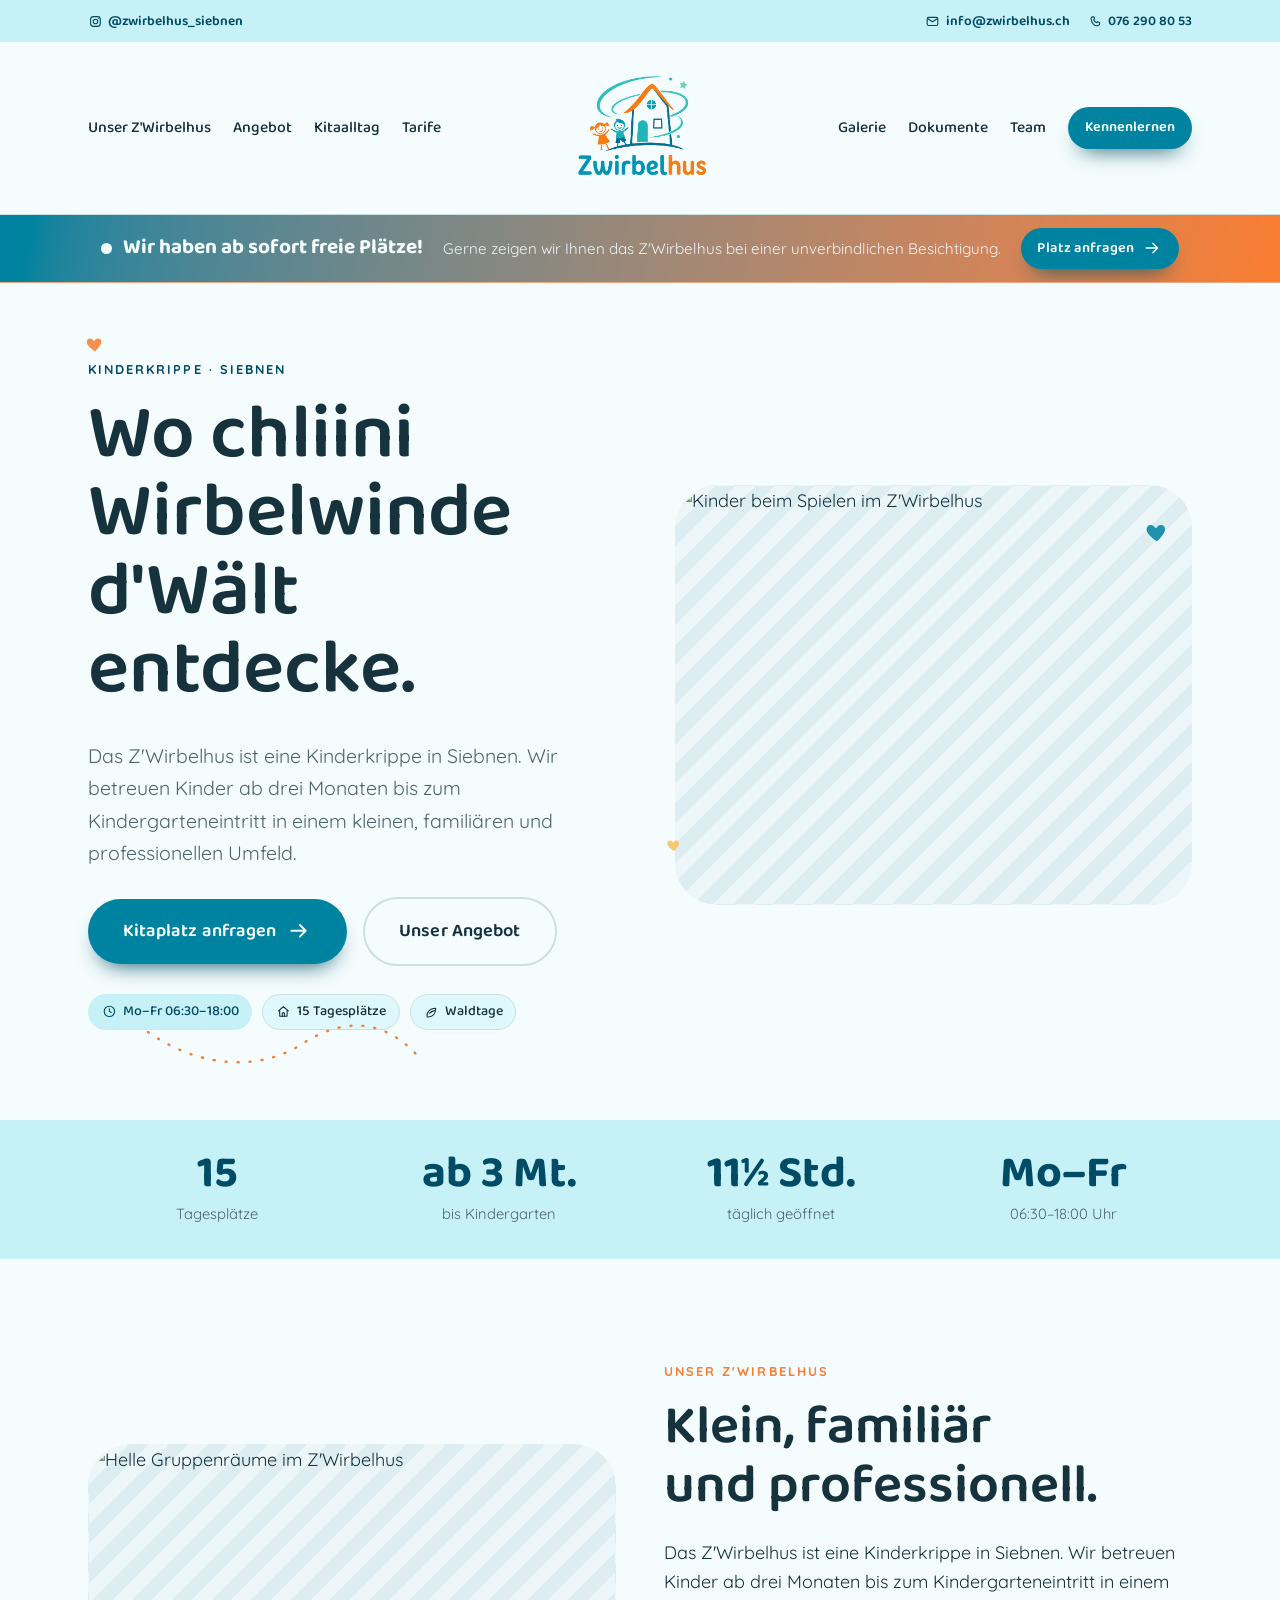
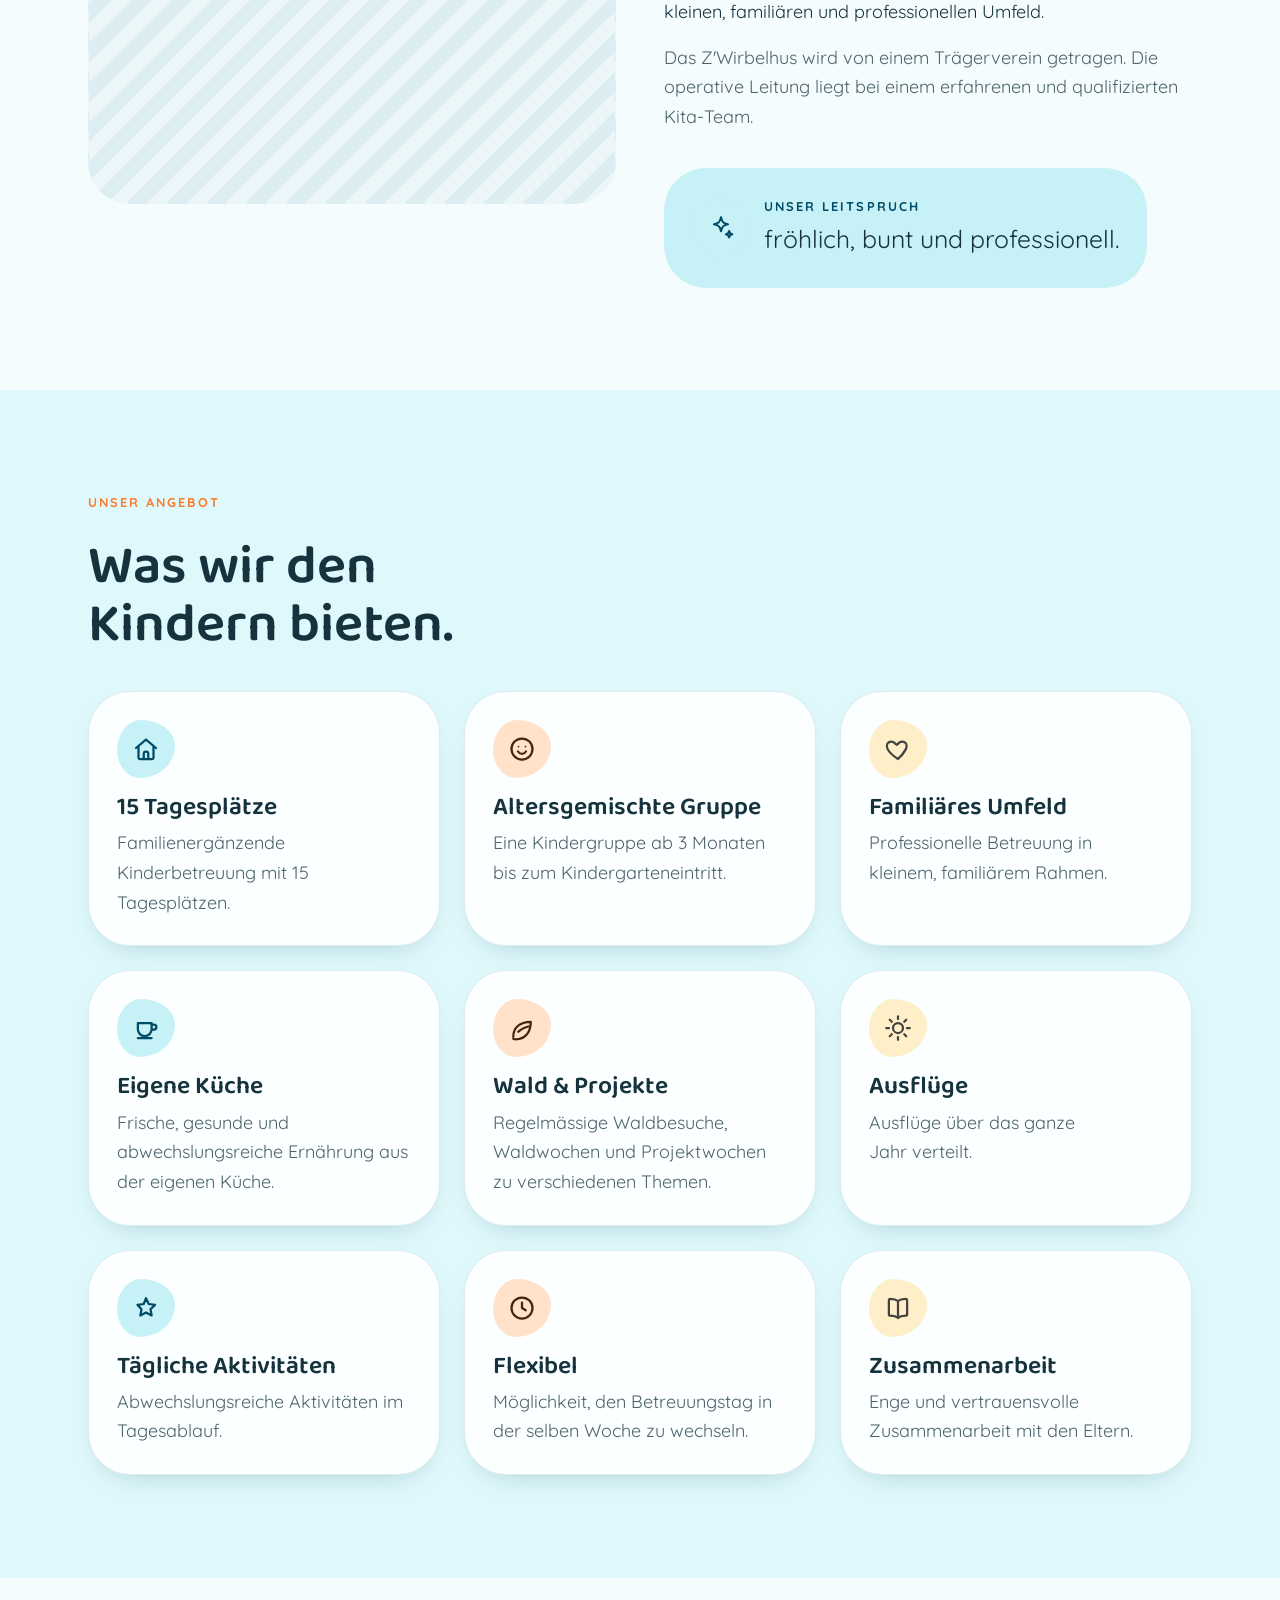
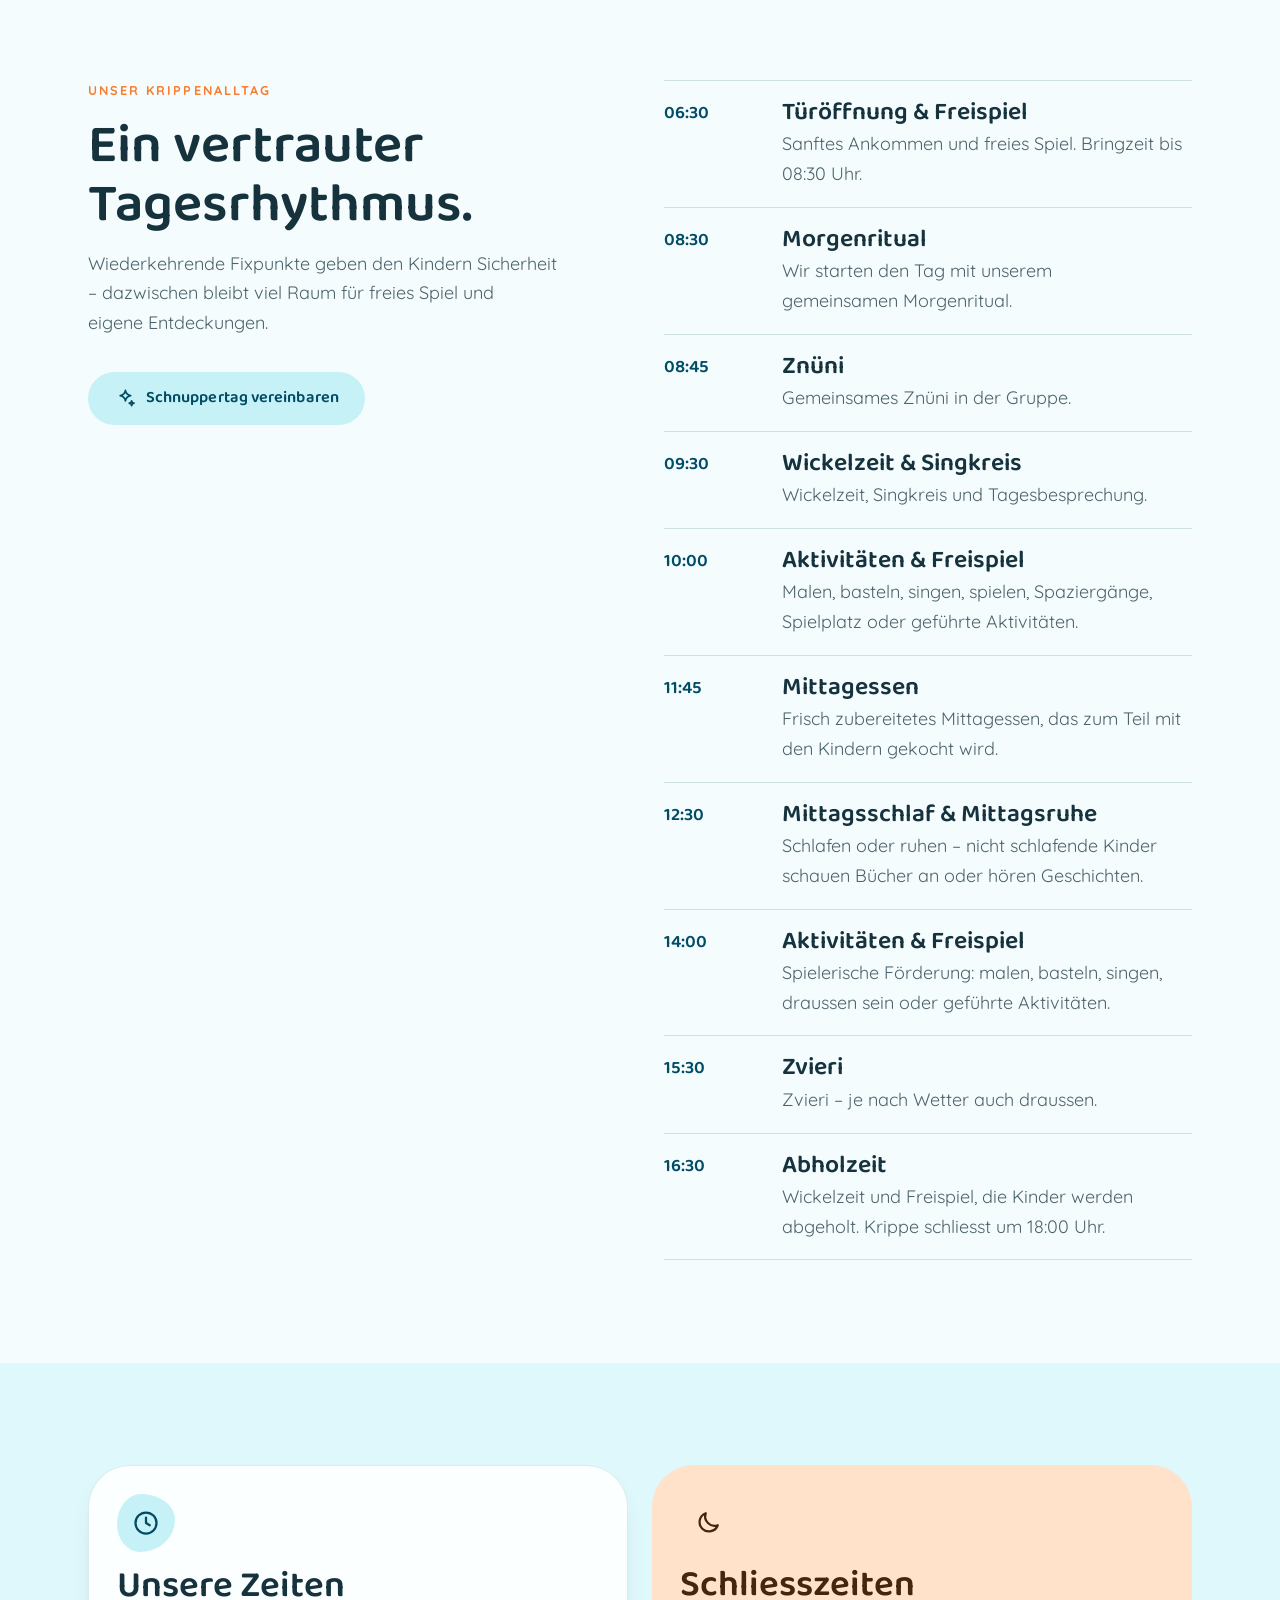
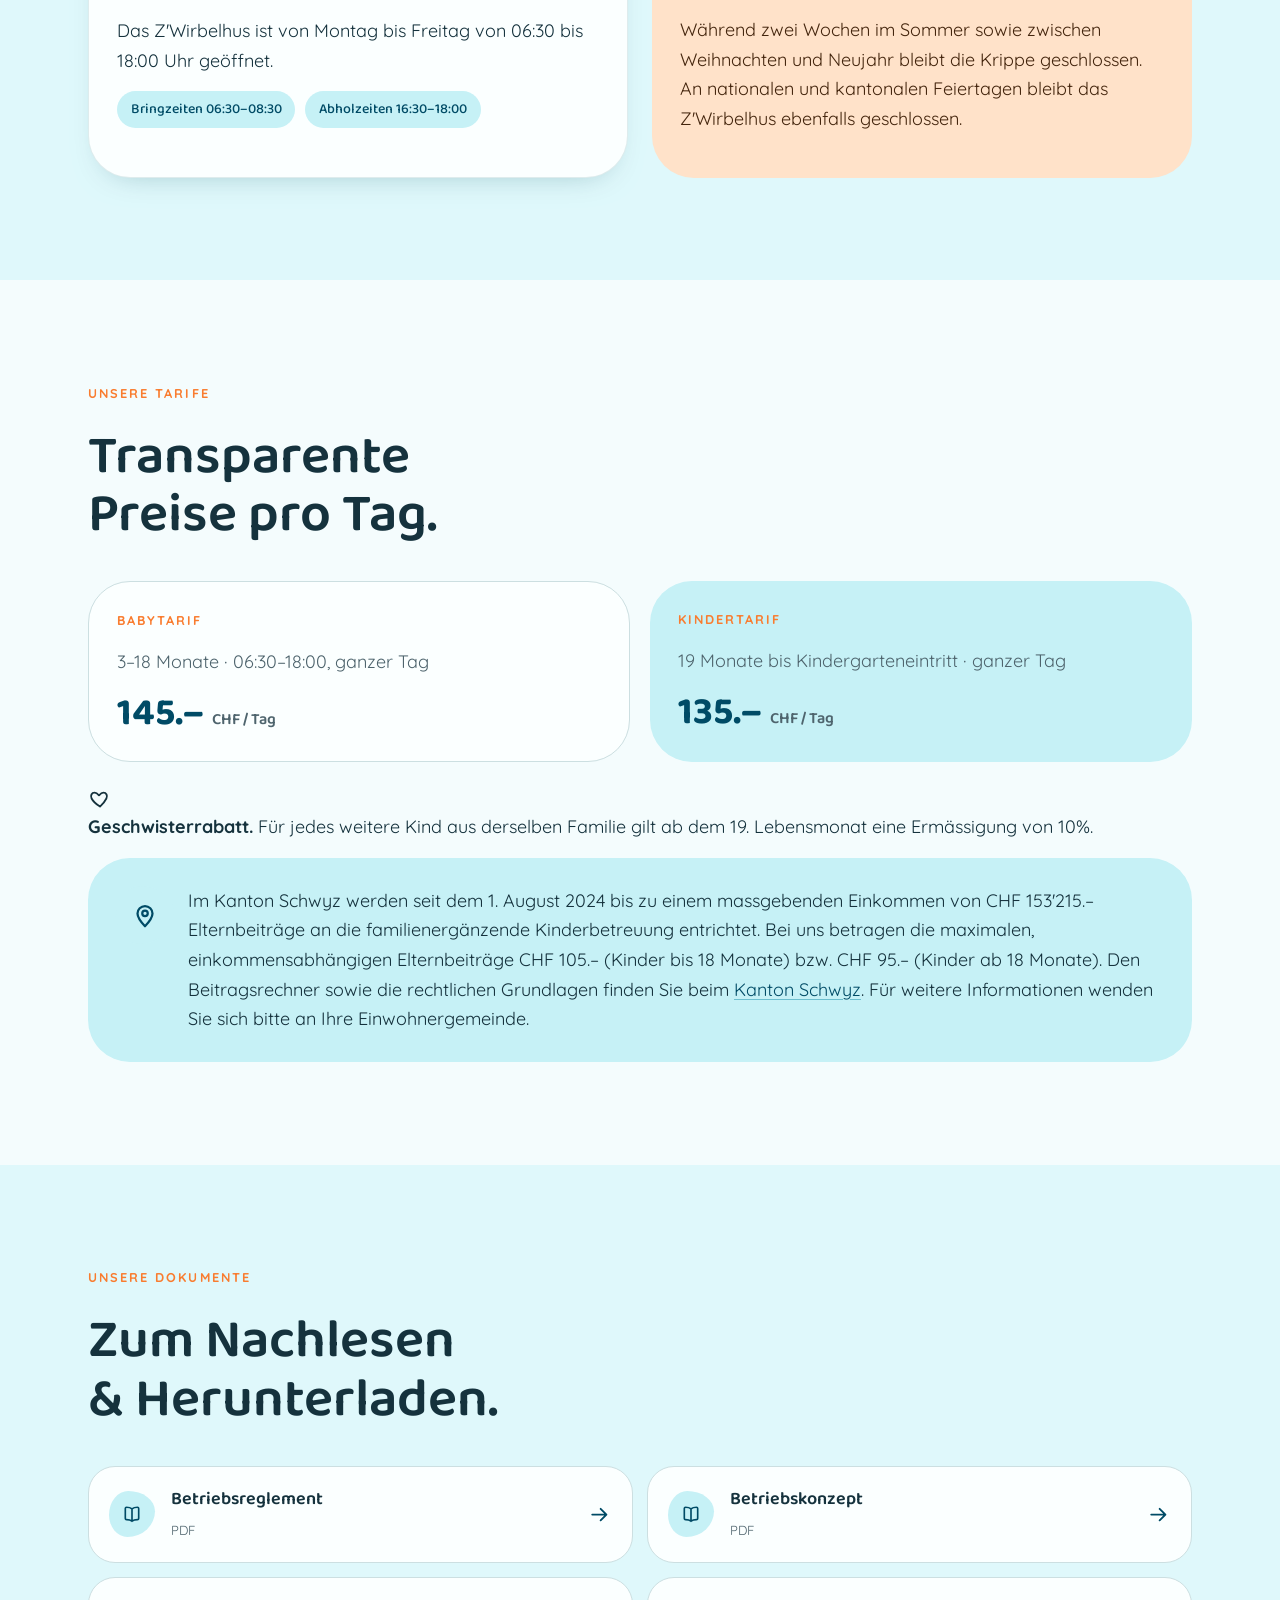
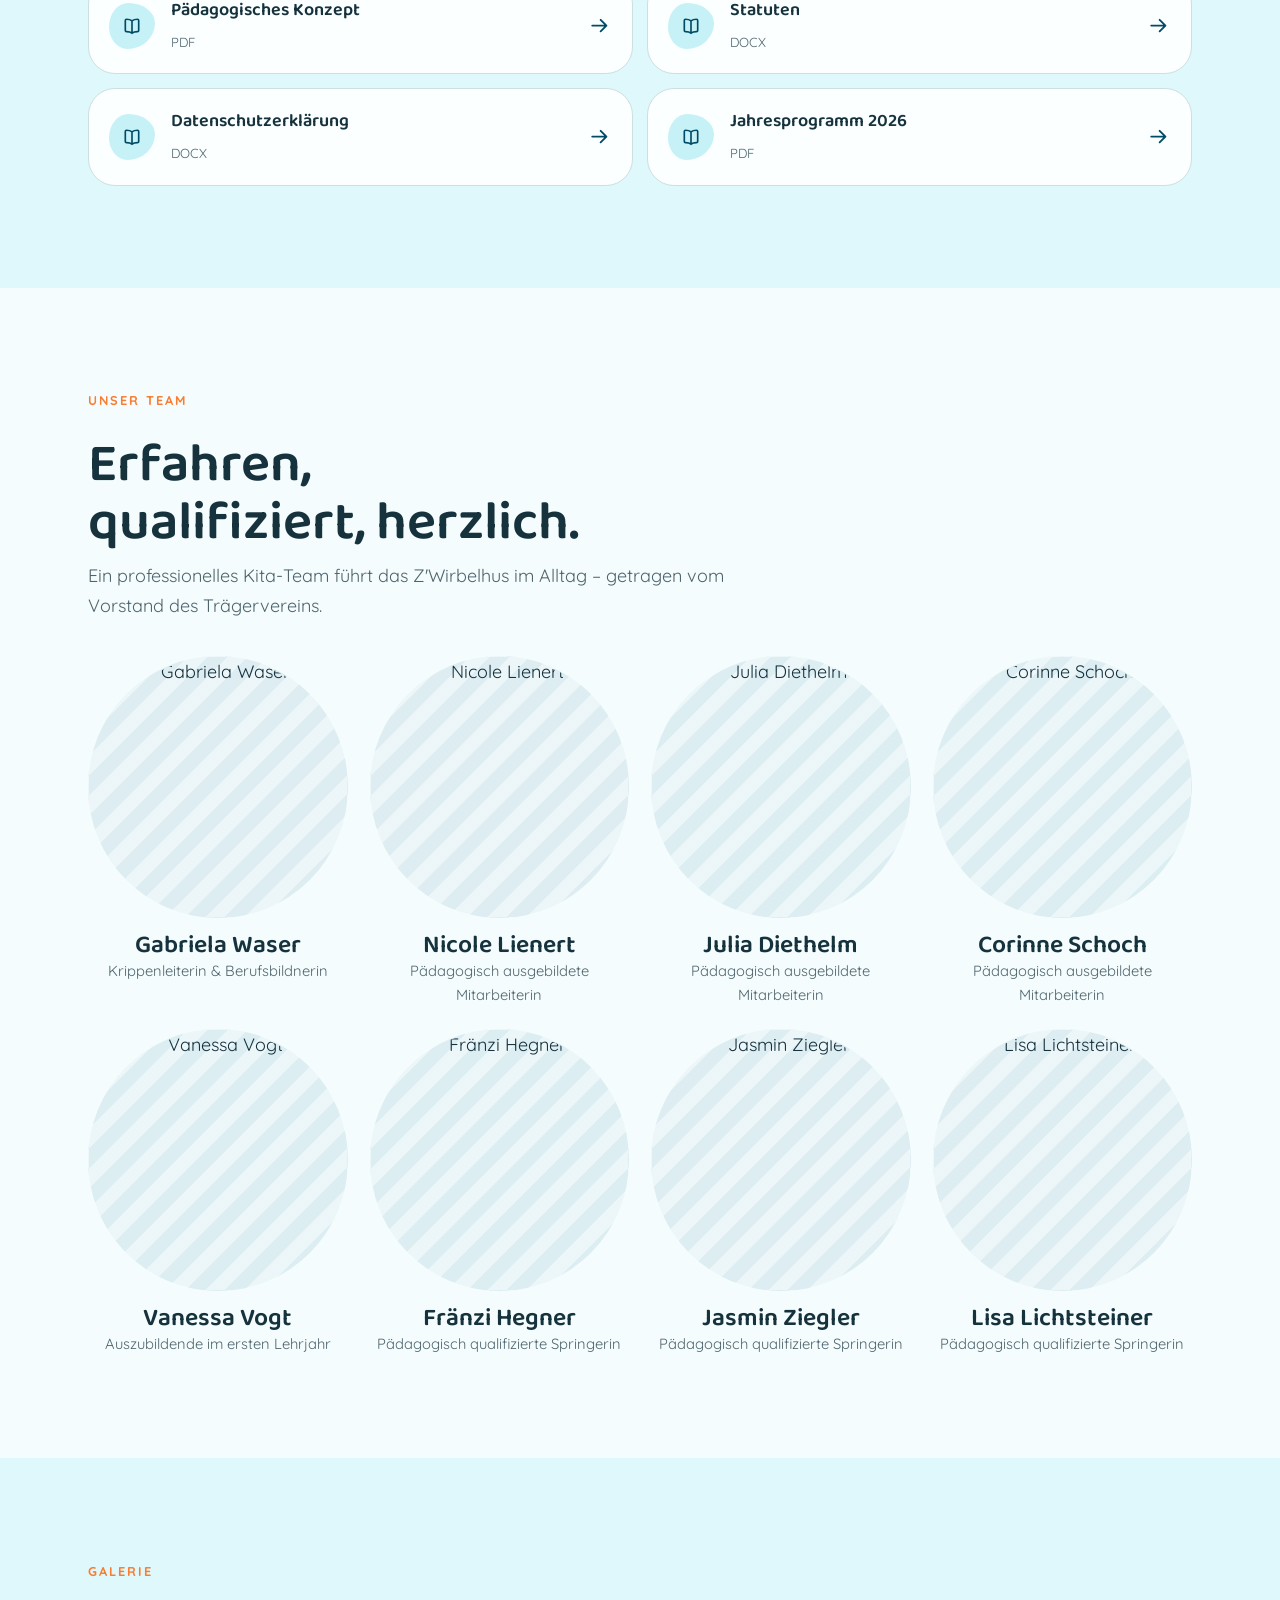
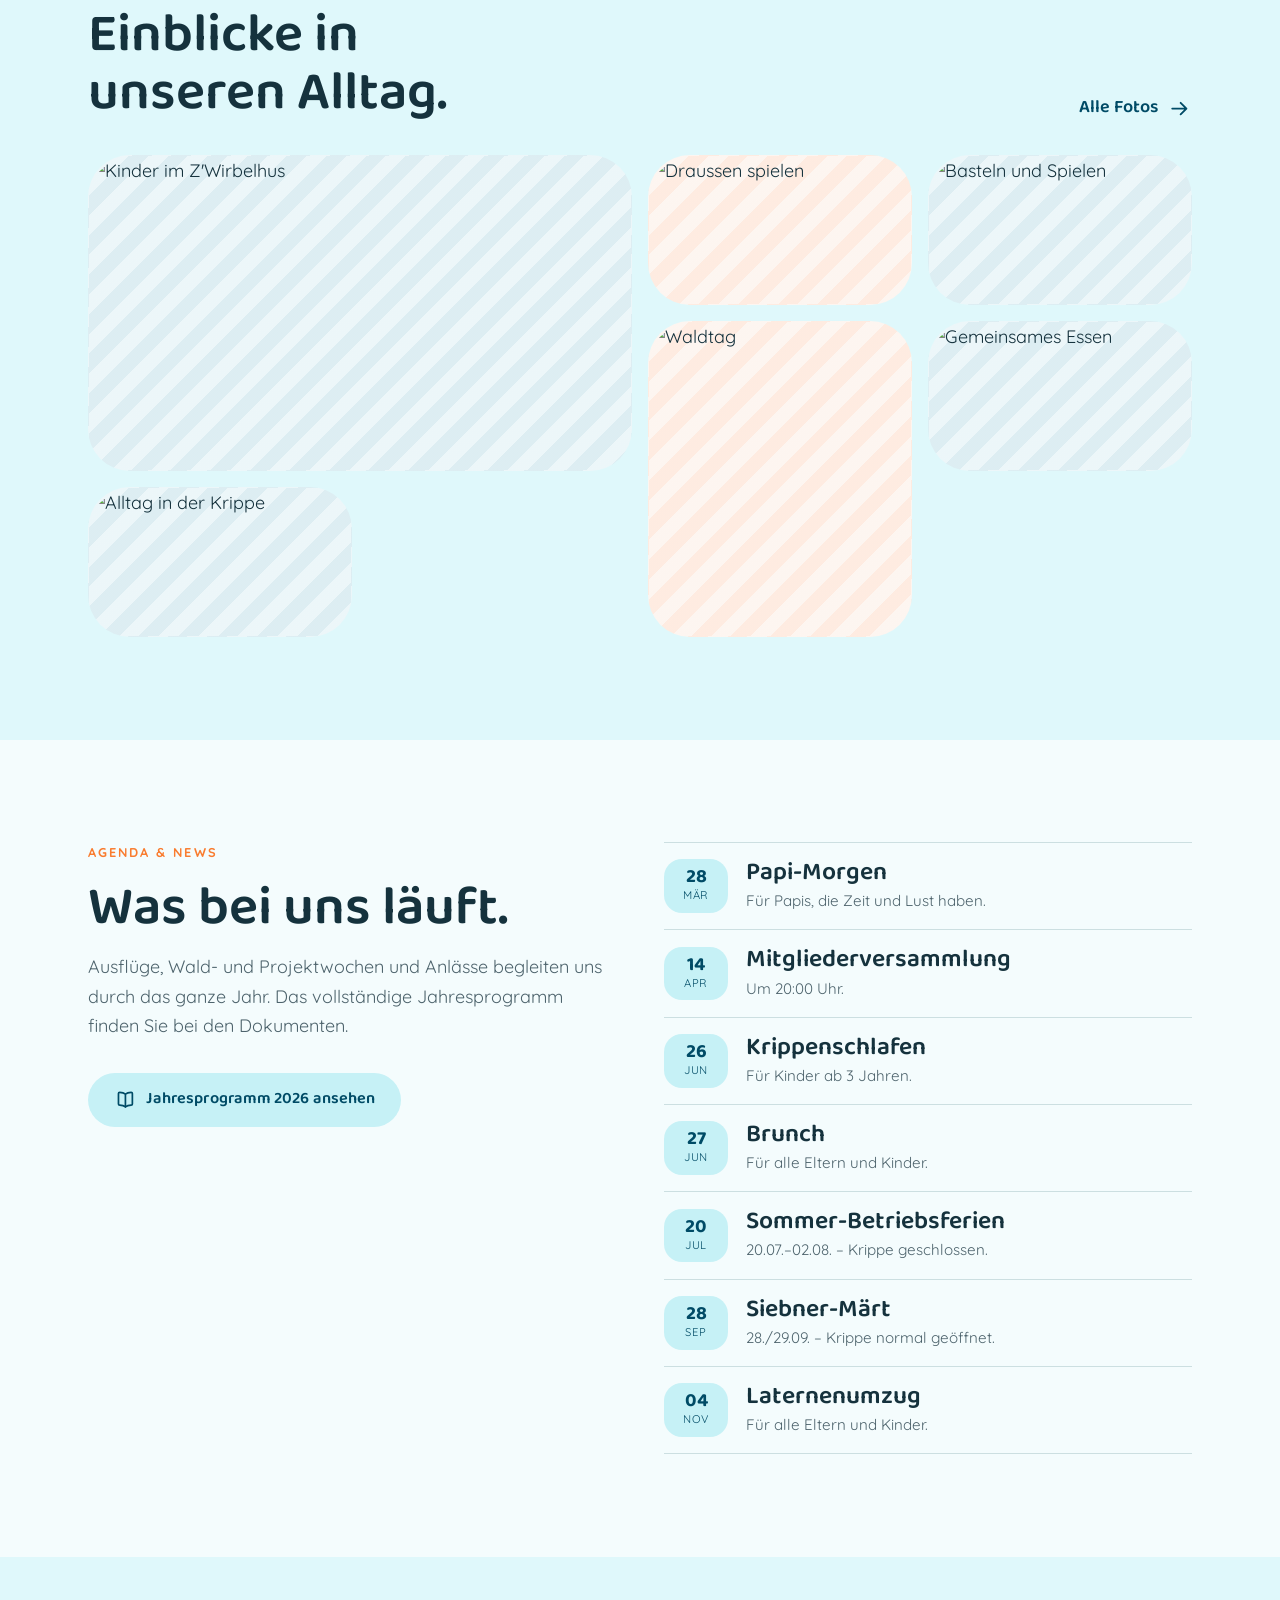
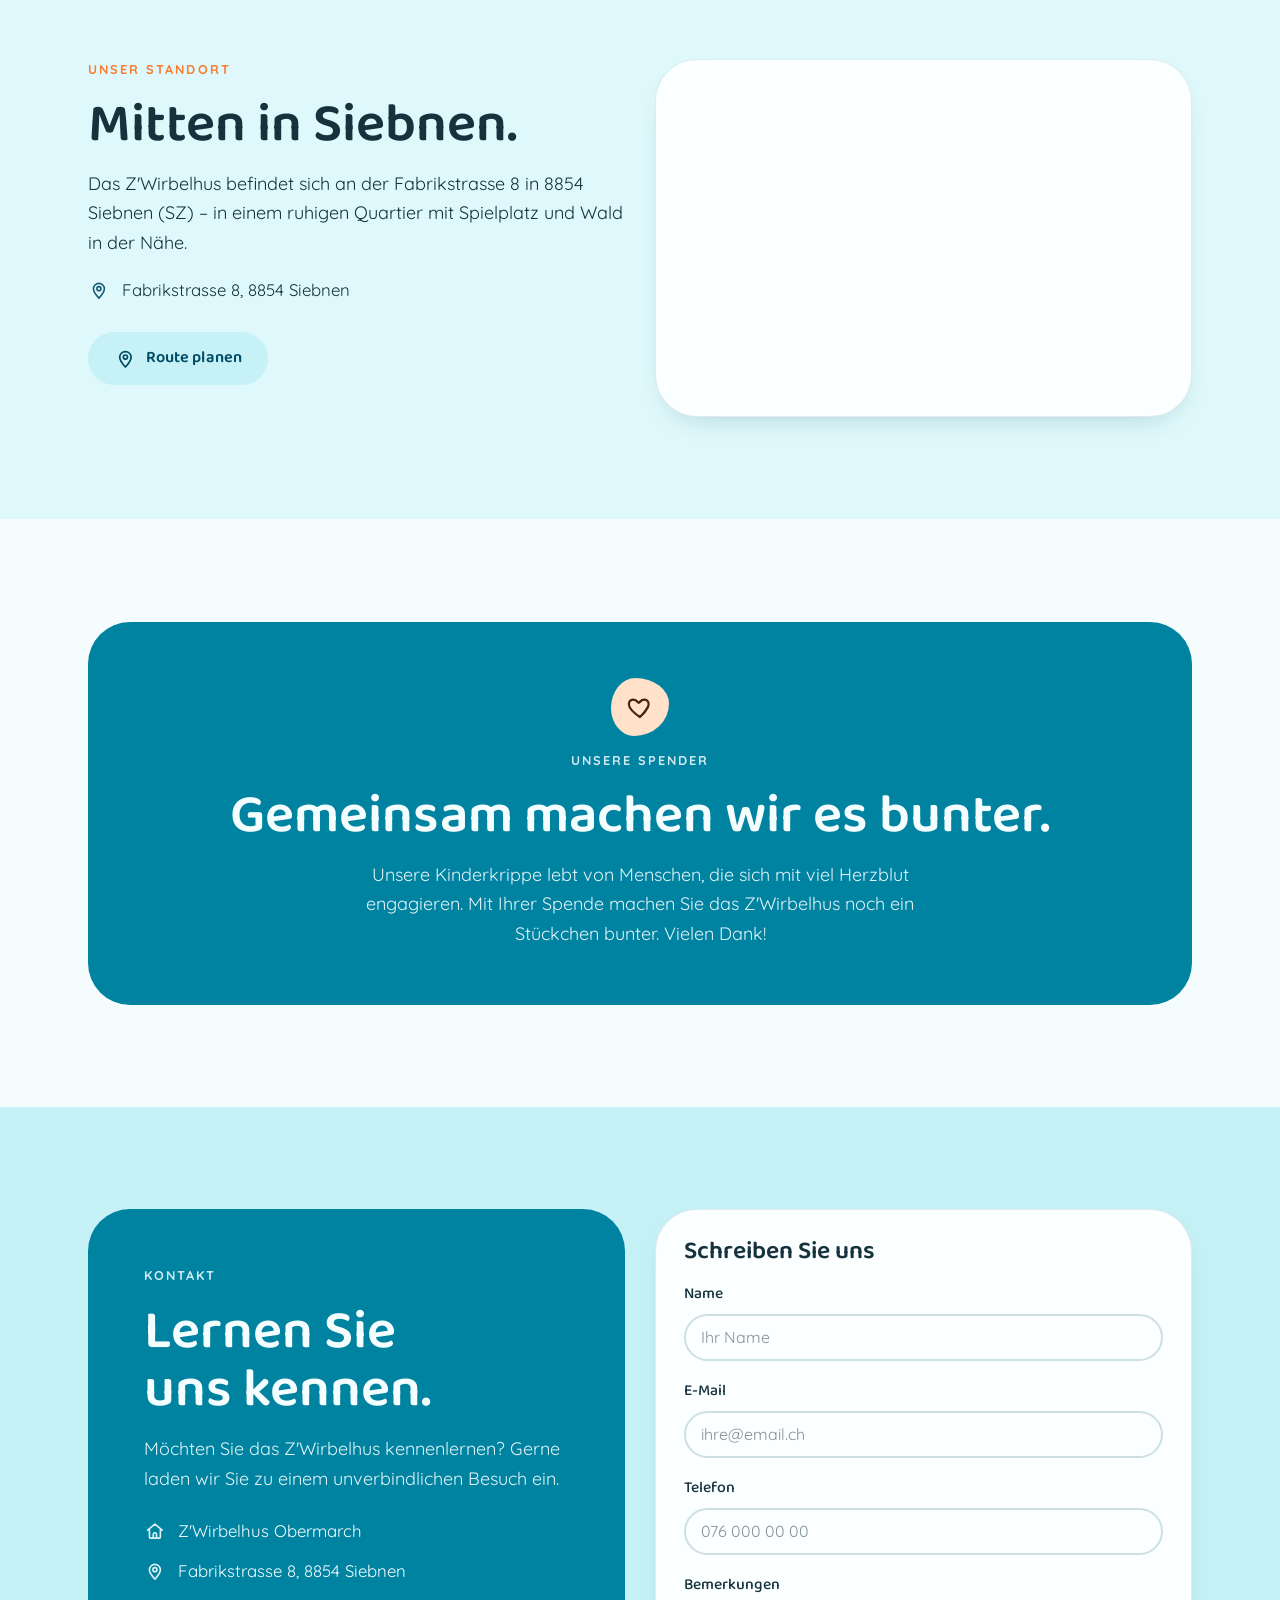
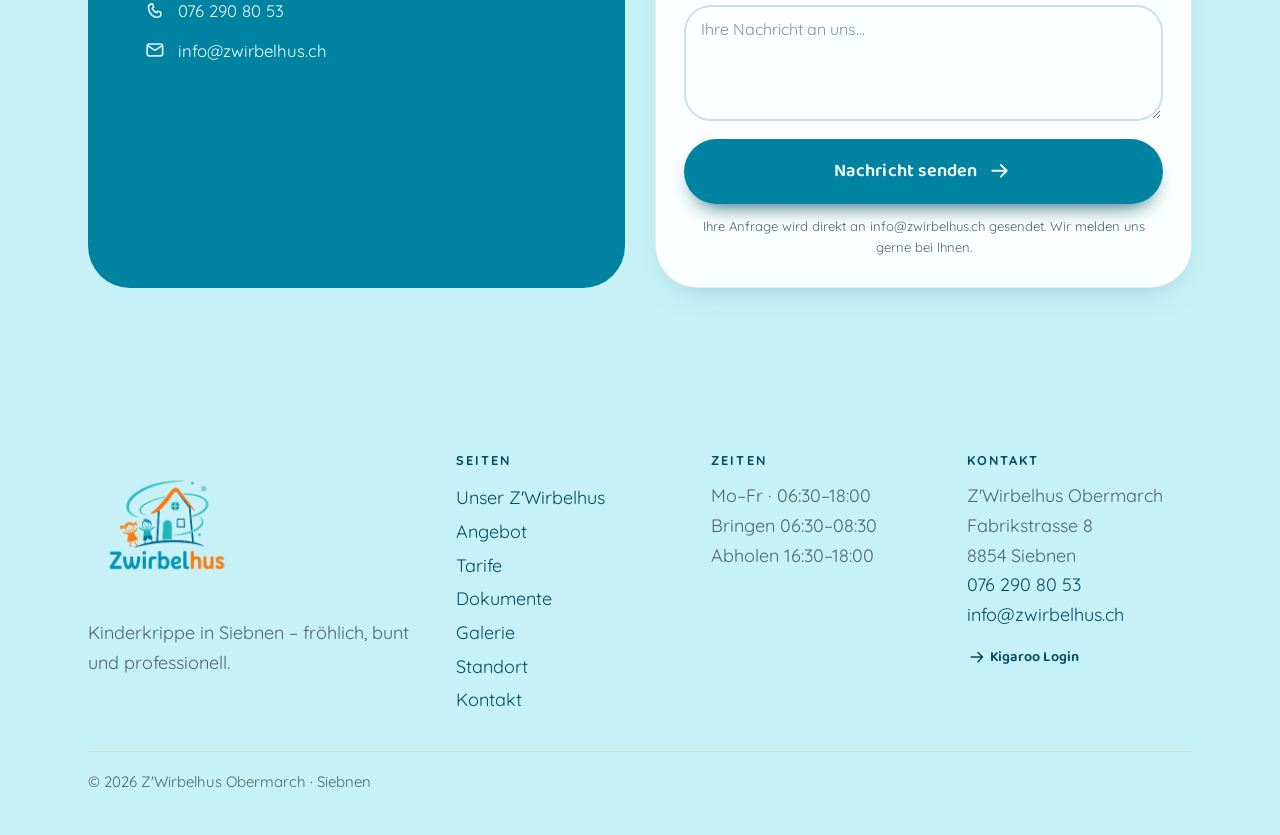
==== index.html @ 38091e64 "Add theme styles and workspace configuration - Introduced a new CSS file `theme.css` containing desi" ====
<!DOCTYPE html>
<html lang="de" data-theme="sonne" style="--radius-lg:42px; --radius-md:27px; --radius-sm:18px;">
<head>
<meta charset="utf-8">
<meta name="viewport" content="width=device-width, initial-scale=1">
<title>Z'Wirbelhus Obermarch — Kinderkrippe in Siebnen</title>
<link rel="stylesheet" href="theme.css">
<style>
  /* ---- top bar + nav (centered logo) ---- */
  .topbar { background: var(--primary-soft); color: var(--primary-ink); font-size: 0.85rem; font-weight: 600; font-family: var(--font-display); }
  .topbar .wrap { display:flex; align-items:center; justify-content:space-between; min-height:42px; gap:18px; }
  .topbar a { color: var(--primary-ink); text-decoration:none; display:inline-flex; align-items:center; gap:.4em; white-space:nowrap; }
  .topbar .ic { width:1.1em; height:1.1em; }
  @media (max-width: 600px){ .topbar .cluster:first-child { display:none; } }

  .nav { position: sticky; top:0; z-index:40; background: color-mix(in oklab, var(--base) 90%, transparent); backdrop-filter: blur(10px); border-bottom: 1px solid var(--line); }
  .nav .wrap { display:grid; grid-template-columns:1fr auto 1fr; align-items:center; min-height:84px; gap:20px; }
  .nav-links { display:flex; align-items:center; gap:22px; font-family: var(--font-display); font-weight:500; font-size:.98rem; }
  .nav-links.right { justify-content:flex-end; }
  .nav-links a { color: var(--ink); text-decoration:none; transition:color .15s; white-space:nowrap; }
  .nav-links a:hover { color: var(--primary-ink); }
  .logo { display:flex; align-items:center; justify-content:center; text-decoration:none; }
  .logo .logo-img { display:block; width:172px; max-width:40vw; height:auto; }
  .footer-logo { display:block; width:154px; height:auto; }
  @media (max-width: 600px){ .logo .logo-img { width:148px; } }
  @media (max-width: 1040px){ .nav-links { display:none; } .nav .wrap { grid-template-columns:1fr; justify-items:center; } }

  /* mobile menu (simple) */
  .menu-btn { display:none; }
  @media (max-width: 1040px){
    .menu-btn { display:inline-flex; position:absolute; right:20px; top:24px; background:var(--primary-soft); color:var(--primary-ink); border:none; border-radius:999px; width:42px; height:42px; align-items:center; justify-content:center; cursor:pointer; }
  }

  /* hero */
  .hero { position: relative; overflow: hidden; padding: clamp(40px,6vw,76px) 0 clamp(52px,7vw,90px); }
  .hero .grid-hero { display:grid; grid-template-columns: 1.05fr 1fr; gap: 44px; align-items:center; }
  @media (max-width: 920px){ .hero .grid-hero { grid-template-columns:1fr; } }
  .hero .scene .ph { height: 420px; }
  .float-heart svg { display:block; }
  .squiggle { position:absolute; pointer-events:none; color: var(--accent); }

  .band-primary { background: var(--primary-soft); }
  .band { background: var(--surface-2); }
  .stat { text-align:center; }
  .stat .n { font-family: var(--font-display); font-weight:700; font-size: clamp(2rem,3.6vw,2.8rem); color: var(--primary-ink); line-height:1; }
  .stat .l { color: var(--ink-soft); font-size:.92rem; margin-top:6px; }

  .day-item { display:grid; grid-template-columns: 96px 1fr; gap:22px; padding:18px 0; border-top:1px solid var(--line); align-items:start; }
  .day-item .time { font-family: var(--font-display); font-weight:600; color: var(--primary-ink); }
  .day-item:last-child { border-bottom:1px solid var(--line); }
  @media (max-width:620px){ .day-item { grid-template-columns: 70px 1fr; gap:14px; } }

  .gallery { display:grid; grid-template-columns: repeat(4,1fr); grid-auto-rows: 150px; gap:16px; }
  .gallery .ph:nth-child(1){ grid-column: span 2; grid-row: span 2; }
  .gallery .ph:nth-child(4){ grid-row: span 2; }
  @media (max-width:780px){ .gallery { grid-template-columns: repeat(2,1fr); } .gallery .ph:nth-child(1){ grid-column: span 2; } }

  .team-grid { display:grid; grid-template-columns: repeat(4,1fr); gap:22px; }
  @media (max-width:880px){ .team-grid { grid-template-columns: repeat(2,1fr); } }
  .team-card { text-align:center; }
  .team-card .ph { height:0; padding-bottom:100%; border-radius:50%; }

  /* document list */
  .doc-list { display:grid; grid-template-columns: repeat(2,1fr); gap:14px; }
  @media (max-width:760px){ .doc-list { grid-template-columns:1fr; } }
  .doc { display:flex; align-items:center; gap:16px; padding:18px 20px; background:var(--surface); border:1px solid var(--line); border-radius:var(--radius-md); text-decoration:none; color:var(--ink); transition:transform .18s cubic-bezier(.34,1.56,.64,1), box-shadow .18s, border-color .18s; }
  .doc:hover { transform:translateY(-3px); box-shadow:var(--shadow-card); border-color:var(--primary); }
  .doc .ic-badge { width:46px; height:46px; flex:none; }
  .doc .ic-badge .ic { width:22px; height:22px; }
  .doc .nm { font-family:var(--font-display); font-weight:600; }
  .doc .mt { font-size:.82rem; color:var(--ink-soft); }
  .doc .dl { margin-left:auto; color:var(--primary-ink); display:flex; }

  /* tariff cards */
  .tariff-grid { display:grid; grid-template-columns: repeat(2,1fr); gap:20px; }
  @media (max-width:760px){ .tariff-grid { grid-template-columns:1fr; } }
  .tariff { background:var(--surface); border:1px solid var(--line); border-radius:var(--radius-lg); padding:28px; }
  .tariff .price { font-family:var(--font-display); font-weight:700; font-size:2.4rem; color:var(--primary-ink); line-height:1; }
  .tariff .price small { font-size:1rem; font-weight:600; color:var(--ink-soft); }

  /* events */
  .event { display:grid; grid-template-columns: 64px 1fr; gap:18px; align-items:center; padding:16px 0; border-top:1px solid var(--line); }
  .event:last-child { border-bottom:1px solid var(--line); }
  .event .date { text-align:center; background:var(--primary-soft); border-radius:var(--radius-sm); padding:8px 4px; }
  .event .date .d { font-family:var(--font-display); font-weight:700; font-size:1.2rem; color:var(--primary-ink); line-height:1; }
  .event .date .m { font-size:.7rem; text-transform:uppercase; letter-spacing:.08em; color:var(--primary-ink); }

  .cta-card { background: var(--primary); color: var(--on-primary); border-radius: var(--radius-lg); padding: clamp(32px,5vw,56px); position:relative; overflow:hidden; }
  .cta-card h2, .cta-card p, .cta-card a { color: var(--on-primary); }
  .info-line { display:flex; align-items:center; gap:12px; margin-bottom:12px; font-size:1.05rem; }
  .info-line .ic { width:1.3em; height:1.3em; flex:none; opacity:.9; }

  .footer { background: var(--primary-soft); color: var(--ink); }
  .footer .wrap { padding: 60px 28px 40px; }
  .footer .cols { display:grid; grid-template-columns: 1.5fr 1fr 1fr 1fr; gap:30px; }
  @media (max-width:900px){ .footer .cols { grid-template-columns:1fr 1fr; } }
  @media (max-width:560px){ .footer .cols { grid-template-columns:1fr; } }
  .footer .word { font-family: var(--font-display); font-weight:600; font-size:1.3rem; color: var(--ink); }
  .footer a { color: var(--primary-ink); text-decoration:none; display:block; padding:2px 0; }
  .footer small { color: var(--ink-soft); }

  .pagelink { font-family: var(--font-display); font-weight:600; color:var(--primary-ink); text-decoration:none; display:inline-flex; gap:.5em; align-items:center; }
  .pagelink:hover { gap:.8em; }
  .sec-eyebrow { display:flex; flex-direction:column; gap:8px; max-width:640px; margin-bottom:36px; }

  /* real images inside placeholders */
  .ph img { position:absolute; inset:0; width:100%; height:100%; object-fit:cover; display:block; }
  .ph.has-img { border-style:solid; border-color:transparent; }
  .ph.has-img::after { display:none; }

  /* location map */
  .map-embed { border:0; width:100%; height:100%; min-height:340px; display:block; border-radius:var(--radius-lg); }

  /* "freie Plätze" announcement banner */
  .freebanner { background: linear-gradient(100deg, var(--primary), var(--accent)); color: var(--on-primary); border-bottom: 1px solid color-mix(in oklab, var(--accent) 60%, var(--line)); position: relative; overflow: hidden; }
  .freebanner .wrap { display:flex; align-items:center; justify-content:center; gap:12px 20px; flex-wrap:wrap; padding:13px 28px; text-align:center; }
  .freebanner .msg { display:inline-flex; align-items:center; gap:11px; }
  .freebanner .dot { width:11px; height:11px; border-radius:50%; background:var(--on-primary); flex:none; animation:freepulse 1.7s ease-out infinite; }
  @keyframes freepulse { 0%{ box-shadow:0 0 0 0 color-mix(in oklab,var(--on-primary) 55%,transparent); } 70%{ box-shadow:0 0 0 12px transparent; } 100%{ box-shadow:0 0 0 0 transparent; } }
  .freebanner b { font-family:var(--font-display); font-weight:700; font-size:clamp(1.02rem,2vw,1.3rem); }
  .freebanner .sub { opacity:.92; font-size:.95rem; }
  .freebanner .btn { white-space:nowrap; }
  @media (max-width:680px){ .freebanner .sub { display:none; } }
</style>
</head>
<body>

<!-- TOP BAR -->
<div class="topbar">
  <div class="wrap">
    <div class="cluster" style="gap:18px;">
      <a href="https://www.instagram.com/zwirbelhus_siebnen/" target="_blank" rel="noopener"><svg class="ic"><use href="#ic-instagram"></use></svg> @zwirbelhus_siebnen</a>
    </div>
    <div class="cluster" style="gap:18px;">
      <a href="mailto:info@zwirbelhus.ch"><svg class="ic"><use href="#ic-mail"></use></svg> info@zwirbelhus.ch</a>
      <a href="tel:+41762908053"><svg class="ic"><use href="#ic-phone"></use></svg> 076 290 80 53</a>
    </div>
  </div>
</div>

<!-- NAV -->
<nav class="nav">
  <div class="wrap">
    <div class="nav-links">
      <a href="#krippe">Unser Z'Wirbelhus</a>
      <a href="#angebot">Angebot</a>
      <a href="#alltag">Kitaalltag</a>
      <a href="#tarife">Tarife</a>
    </div>
    <a class="logo" href="#top" aria-label="Z'Wirbelhus Startseite">
      <img class="logo-img" src="assets/img/logo-zwirbelhus.png" alt="Zwirbelhus">
    </a>
    <div class="nav-links right">
      <a href="galerie.html">Galerie</a>
      <a href="#dokumente">Dokumente</a>
      <a href="#team">Team</a>
      <a href="#kontakt" class="btn btn-primary btn-sm" style="color:var(--on-primary);">Kennenlernen</a>
    </div>
  </div>
</nav>

<!-- FREIE PLÄTZE BANNER -->
<div class="freebanner">
  <div class="wrap">
    <span class="msg"><span class="dot"></span><b>Wir haben ab sofort freie Plätze!</b></span>
    <span class="sub">Gerne zeigen wir Ihnen das Z'Wirbelhus bei einer unverbindlichen Besichtigung.</span>
    <a class="btn btn-primary btn-sm" href="#kontakt" style="color:var(--on-primary);">Platz anfragen <svg class="ic"><use href="#ic-arrow"></use></svg></a>
  </div>
</div>

<!-- HERO -->
<header class="hero" id="top">
  <div class="wrap">
    <div class="grid-hero">
      <div style="position:relative;">
        <div class="float-heart accent" style="top:-26px; left:-4px; font-size:22px;"><svg viewBox="0 0 24 24" width="22" height="22" fill="currentColor"><path d="M12 20s-6.5-4.2-8.4-8.1C2.2 9.1 3.6 6 6.6 6c1.9 0 3 1.2 3.7 2.2.4.6 1 .6 1.4 0C12.4 7.2 13.5 6 15.4 6c3 0 4.4 3.1 3 5.9C16.5 15.8 12 20 12 20Z"/></svg></div>
        <p class="t-eyebrow">Kinderkrippe · Siebnen</p>
        <h1 class="t-hero" style="margin-top:12px;">Wo chliini Wirbelwinde d'Wält entdecke.</h1>
        <p class="lead" style="max-width:50ch; margin-top:18px;">Das Z'Wirbelhus ist eine Kinderkrippe in Siebnen. Wir betreuen Kinder ab drei Monaten bis zum Kindergarteneintritt in einem kleinen, familiären und professionellen Umfeld.</p>
        <div class="cluster" style="margin-top:28px; gap:16px;">
          <a class="btn btn-primary btn-lg" href="#kontakt">Kitaplatz anfragen <svg class="ic"><use href="#ic-arrow"></use></svg></a>
          <a class="btn btn-ghost btn-lg" href="#angebot">Unser Angebot</a>
        </div>
        <div class="cluster" style="margin-top:28px; gap:10px;">
          <span class="chip is-primary"><svg class="ic" style="width:1.05em;height:1.05em"><use href="#ic-clock"></use></svg> Mo–Fr 06:30–18:00</span>
          <span class="chip"><svg class="ic" style="width:1.05em;height:1.05em"><use href="#ic-house"></use></svg> 15 Tagesplätze</span>
          <span class="chip"><svg class="ic" style="width:1.05em;height:1.05em"><use href="#ic-leaf"></use></svg> Waldtage</span>
        </div>
        <svg class="squiggle" style="bottom:-44px; left:10%; width:280px; height:60px;" viewBox="0 0 280 60" fill="none" stroke="currentColor" stroke-width="2.4" stroke-linecap="round" stroke-dasharray="1 11"><path d="M6 18 C 60 56, 120 56, 160 30 S 240 4, 274 40"/></svg>
      </div>
      <div class="scene" style="position:relative;">
        <div class="ph blob has-img" data-label="Foto · Kinder beim Spielen"><img src="file/2025/01/10/IMG_7749_LR.jpg" alt="Kinder beim Spielen im Z'Wirbelhus" loading="eager"></div>
        <div class="float-heart" style="top:8%; right:4%; font-size:28px;"><svg viewBox="0 0 24 24" width="28" height="28" fill="currentColor"><path d="M12 20s-6.5-4.2-8.4-8.1C2.2 9.1 3.6 6 6.6 6c1.9 0 3 1.2 3.7 2.2.4.6 1 .6 1.4 0C12.4 7.2 13.5 6 15.4 6c3 0 4.4 3.1 3 5.9C16.5 15.8 12 20 12 20Z"/></svg></div>
        <div class="float-heart sun" style="bottom:12%; left:-2%; font-size:18px;"><svg viewBox="0 0 24 24" width="18" height="18" fill="currentColor"><path d="M12 20s-6.5-4.2-8.4-8.1C2.2 9.1 3.6 6 6.6 6c1.9 0 3 1.2 3.7 2.2.4.6 1 .6 1.4 0C12.4 7.2 13.5 6 15.4 6c3 0 4.4 3.1 3 5.9C16.5 15.8 12 20 12 20Z"/></svg></div>
      </div>
    </div>
  </div>
</header>

<!-- STATS BAND (confirmed facts only) -->
<section class="band-primary">
  <div class="wrap" style="display:grid; grid-template-columns:repeat(4,1fr); gap:24px; padding:32px 28px;">
    <div class="stat"><div class="n">15</div><div class="l">Tagesplätze</div></div>
    <div class="stat"><div class="n">ab 3 Mt.</div><div class="l">bis Kindergarten</div></div>
    <div class="stat"><div class="n">11½ Std.</div><div class="l">täglich geöffnet</div></div>
    <div class="stat"><div class="n">Mo–Fr</div><div class="l">06:30–18:00 Uhr</div></div>
  </div>
</section>

<!-- UNSER Z'WIRBELHUS -->
<section class="section" id="krippe">
  <div class="wrap">
    <div class="grid grid-2" style="align-items:center; gap:48px;">
      <div class="ph has-img" data-label="Foto · helle Gruppenräume" style="height:360px;"><img src="file/2026/01/14/6.jpg" alt="Helle Gruppenräume im Z'Wirbelhus" loading="lazy"></div>
      <div>
        <p class="t-eyebrow" style="color:var(--accent);">Unser Z'Wirbelhus</p>
        <h2 class="t-display" style="margin-top:10px;">Klein, familiär und professionell.</h2>
        <p>Das Z'Wirbelhus ist eine Kinderkrippe in Siebnen. Wir betreuen Kinder ab drei Monaten bis zum Kindergarteneintritt in einem kleinen, familiären und professionellen Umfeld.</p>
        <p class="muted">Das Z'Wirbelhus wird von einem Trägerverein getragen. Die operative Leitung liegt bei einem erfahrenen und qualifizierten Kita-Team.</p>
        <div class="card card-tint" style="margin-top:20px; display:inline-flex; align-items:center; gap:14px;">
          <div class="ic-badge"><svg class="ic"><use href="#ic-sparkle"></use></svg></div>
          <div>
            <p class="t-eyebrow" style="margin-bottom:2px;">Unser Leitspruch</p>
            <p class="t-head" style="margin:0;">fröhlich, bunt und professionell.</p>
          </div>
        </div>
      </div>
    </div>
  </div>
</section>

<!-- ANGEBOT -->
<section class="section band" id="angebot">
  <div class="wrap">
    <div class="sec-eyebrow">
      <p class="t-eyebrow" style="color:var(--accent);">Unser Angebot</p>
      <h2 class="t-display" style="margin:0;">Was wir den Kindern bieten.</h2>
    </div>
    <div class="grid grid-3" id="angebotGrid"></div>
  </div>
</section>

<!-- KITAALLTAG -->
<section class="section" id="alltag">
  <div class="wrap">
    <div class="grid grid-2" style="gap:48px; align-items:start;">
      <div>
        <p class="t-eyebrow" style="color:var(--accent);">Unser Krippenalltag</p>
        <h2 class="t-display" style="margin:8px 0 14px;">Ein vertrauter Tagesrhythmus.</h2>
        <p class="muted">Wiederkehrende Fixpunkte geben den Kindern Sicherheit – dazwischen bleibt viel Raum für freies Spiel und eigene Entdeckungen.</p>
        <a class="btn btn-soft" href="#kontakt" style="margin-top:18px;"><svg class="ic"><use href="#ic-sparkle"></use></svg> Schnuppertag vereinbaren</a>
      </div>
      <div id="dayList"></div>
    </div>
  </div>
</section>

<!-- ZEITEN -->
<section class="section band" id="zeiten">
  <div class="wrap">
    <div class="grid grid-2" style="gap:24px; align-items:stretch;">
      <div class="card">
        <div class="ic-badge"><svg class="ic"><use href="#ic-clock"></use></svg></div>
        <h2 class="t-title" style="margin:14px 0 10px;">Unsere Zeiten</h2>
        <p>Das Z'Wirbelhus ist von Montag bis Freitag von 06:30 bis 18:00 Uhr geöffnet.</p>
        <div class="cluster" style="gap:10px; margin-top:8px;">
          <span class="chip is-primary">Bringzeiten 06:30–08:30</span>
          <span class="chip is-primary">Abholzeiten 16:30–18:00</span>
        </div>
      </div>
      <div class="card card-accent">
        <div class="ic-badge accent"><svg class="ic"><use href="#ic-moon"></use></svg></div>
        <h2 class="t-title" style="margin:14px 0 10px; color:var(--on-accent);">Schliesszeiten</h2>
        <p style="color:var(--on-accent);">Während zwei Wochen im Sommer sowie zwischen Weihnachten und Neujahr bleibt die Krippe geschlossen. An nationalen und kantonalen Feiertagen bleibt das Z'Wirbelhus ebenfalls geschlossen.</p>
      </div>
    </div>
  </div>
</section>

<!-- TARIFE -->
<section class="section" id="tarife">
  <div class="wrap">
    <div class="sec-eyebrow">
      <p class="t-eyebrow" style="color:var(--accent);">Unsere Tarife</p>
      <h2 class="t-display" style="margin:0;">Transparente Preise pro Tag.</h2>
    </div>
    <div class="tariff-grid" id="tariffGrid"></div>
    <div class="note" style="margin-top:20px;">
      <svg class="ic" style="width:24px;"><use href="#ic-heart"></use></svg>
      <div>
        <strong>Geschwisterrabatt.</strong> Für jedes weitere Kind aus derselben Familie gilt ab dem 19. Lebensmonat eine Ermässigung von 10%.
      </div>
    </div>
    <div class="card card-tint" style="margin-top:16px; display:flex; gap:14px; align-items:flex-start;">
      <div class="ic-badge" style="flex:none;"><svg class="ic"><use href="#ic-pin"></use></svg></div>
      <p style="margin:0;">Im Kanton Schwyz werden seit dem 1. August 2024 bis zu einem massgebenden Einkommen von CHF 153'215.– Elternbeiträge an die familienergänzende Kinderbetreuung entrichtet. Bei uns betragen die maximalen, einkommensabhängigen Elternbeiträge CHF 105.– (Kinder bis 18 Monate) bzw. CHF 95.– (Kinder ab 18 Monate). Den Beitragsrechner sowie die rechtlichen Grundlagen finden Sie beim <a href="https://www.sz.ch/verwaltung/departement-des-innern/amt-fuer-gesundheit-und-soziales/soziales/familien.html/8756-8758-8802-9316-9317-9676-9689" target="_blank" rel="noopener">Kanton Schwyz</a>. Für weitere Informationen wenden Sie sich bitte an Ihre Einwohnergemeinde.</p>
    </div>
  </div>
</section>

<!-- DOKUMENTE -->
<section class="section band" id="dokumente">
  <div class="wrap">
    <div class="sec-eyebrow">
      <p class="t-eyebrow" style="color:var(--accent);">Unsere Dokumente</p>
      <h2 class="t-display" style="margin:0;">Zum Nachlesen &amp; Herunterladen.</h2>
    </div>
    <div class="doc-list" id="docList"></div>
  </div>
</section>

<!-- TEAM -->
<section class="section" id="team">
  <div class="wrap">
    <div class="sec-eyebrow">
      <p class="t-eyebrow" style="color:var(--accent);">Unser Team</p>
      <h2 class="t-display" style="margin:0;">Erfahren, qualifiziert, herzlich.</h2>
      <p class="muted" style="margin:0;">Ein professionelles Kita-Team führt das Z'Wirbelhus im Alltag – getragen vom Vorstand des Trägervereins.</p>
    </div>
    <div class="team-grid" id="teamGrid"></div>
  </div>
</section>

<!-- GALERIE -->
<section class="section band" id="galerie">
  <div class="wrap">
    <div style="display:flex; justify-content:space-between; align-items:flex-end; flex-wrap:wrap; gap:12px; margin-bottom:32px;">
      <div class="sec-eyebrow" style="margin-bottom:0;">
        <p class="t-eyebrow" style="color:var(--accent);">Galerie</p>
        <h2 class="t-display" style="margin:0;">Einblicke in unseren Alltag.</h2>
      </div>
      <a class="pagelink" href="galerie.html">Alle Fotos <svg class="ic"><use href="#ic-arrow"></use></svg></a>
    </div>
    <div class="gallery" id="galleryGrid"></div>
  </div>
</section>

<!-- AGENDA / NEWS -->
<section class="section" id="agenda">
  <div class="wrap">
    <div class="grid grid-2" style="gap:48px; align-items:start;">
      <div>
        <p class="t-eyebrow" style="color:var(--accent);">Agenda &amp; News</p>
        <h2 class="t-display" style="margin:8px 0 14px;">Was bei uns läuft.</h2>
        <p class="muted">Ausflüge, Wald- und Projektwochen und Anlässe begleiten uns durch das ganze Jahr. Das vollständige Jahresprogramm finden Sie bei den Dokumenten.</p>
        <a class="btn btn-soft" href="repository/Jahresprogramm_Eltern_2026.pdf" target="_blank" rel="noopener" style="margin-top:16px;"><svg class="ic"><use href="#ic-book"></use></svg> Jahresprogramm 2026 ansehen</a>
      </div>
      <div id="eventList"></div>
    </div>
  </div>
</section>

<!-- STANDORT -->
<section class="section band" id="standort">
  <div class="wrap">
    <div class="grid grid-2" style="gap:30px; align-items:stretch;">
      <div>
        <p class="t-eyebrow" style="color:var(--accent);">Unser Standort</p>
        <h2 class="t-display" style="margin:8px 0 14px;">Mitten in Siebnen.</h2>
        <p>Das Z'Wirbelhus befindet sich an der Fabrikstrasse 8 in 8854 Siebnen (SZ) – in einem ruhigen Quartier mit Spielplatz und Wald in der Nähe.</p>
        <div style="margin-top:18px;">
          <div class="info-line" style="color:var(--ink);"><svg class="ic" style="color:var(--primary-ink);"><use href="#ic-pin"></use></svg> Fabrikstrasse 8, 8854 Siebnen</div>
        </div>
        <a class="btn btn-soft" style="margin-top:16px;" target="_blank" rel="noopener" href="https://www.google.com/maps/search/?api=1&query=Fabrikstrasse+8+8854+Siebnen"><svg class="ic"><use href="#ic-pin"></use></svg> Route planen</a>
      </div>
      <div class="card" style="padding:8px;">
        <iframe class="map-embed" title="Karte – Z'Wirbelhus, Fabrikstrasse 8, 8854 Siebnen" loading="lazy" referrerpolicy="no-referrer-when-downgrade" src="https://www.google.com/maps?q=Fabrikstrasse%208,%208854%20Siebnen&output=embed"></iframe>
      </div>
    </div>
  </div>
</section>

<!-- SPENDER -->
<section class="section" id="spender">
  <div class="wrap">
    <div class="cta-card" style="text-align:center;">
      <div class="ic-badge accent" style="margin:0 auto 14px;"><svg class="ic"><use href="#ic-heart"></use></svg></div>
      <p class="t-eyebrow" style="color:color-mix(in oklab, var(--on-primary) 85%, transparent);">Unsere Spender</p>
      <h2 class="t-display" style="margin:10px auto 14px;">Gemeinsam machen wir es bunter.</h2>
      <p style="opacity:.92; max-width:56ch; margin:0 auto;">Unsere Kinderkrippe lebt von Menschen, die sich mit viel Herzblut engagieren. Mit Ihrer Spende machen Sie das Z'Wirbelhus noch ein Stückchen bunter. Vielen Dank!</p>
    </div>
  </div>
</section>

<!-- KONTAKT -->
<section class="section band-primary" id="kontakt">
  <div class="wrap">
    <div class="grid grid-2" style="gap:30px; align-items:stretch;">
      <div class="cta-card">
        <p class="t-eyebrow" style="color:color-mix(in oklab, var(--on-primary) 85%, transparent);">Kontakt</p>
        <h2 class="t-display" style="margin:10px 0 14px;">Lernen Sie uns kennen.</h2>
        <p style="opacity:.92; max-width:42ch;">Möchten Sie das Z'Wirbelhus kennenlernen? Gerne laden wir Sie zu einem unverbindlichen Besuch ein.</p>
        <div style="margin-top:24px;">
          <div class="info-line"><svg class="ic"><use href="#ic-house"></use></svg> Z'Wirbelhus Obermarch</div>
          <div class="info-line"><svg class="ic"><use href="#ic-pin"></use></svg> Fabrikstrasse 8, 8854 Siebnen</div>
          <div class="info-line"><svg class="ic"><use href="#ic-phone"></use></svg> <a href="tel:+41762908053">076 290 80 53</a></div>
          <div class="info-line"><svg class="ic"><use href="#ic-mail"></use></svg> <a href="mailto:info@zwirbelhus.ch">info@zwirbelhus.ch</a></div>
        </div>
      </div>
      <!-- Kontaktformular — sendet via FormSubmit (https://formsubmit.co) direkt an info@zwirbelhus.ch.
           Kein Backend nötig. Beim allerersten Versand schickt FormSubmit eine einmalige
           Bestätigungs-E-Mail an info@zwirbelhus.ch – Link darin anklicken, dann ist das Formular aktiv. -->
      <form class="card" id="contactForm">
        <h3 class="t-head" style="margin-bottom:16px;">Schreiben Sie uns</h3>
        <div class="field"><label for="cf-name">Name</label><input class="input" id="cf-name" name="name" placeholder="Ihr Name" required></div>
        <div class="field"><label for="cf-mail">E-Mail</label><input class="input" id="cf-mail" name="email" type="email" placeholder="ihre@email.ch" required></div>
        <div class="field"><label for="cf-tel">Telefon</label><input class="input" id="cf-tel" name="tel" placeholder="076 000 00 00"></div>
        <div class="field"><label for="cf-msg">Bemerkungen</label><textarea class="textarea" id="cf-msg" name="message" placeholder="Ihre Nachricht an uns…"></textarea></div>
        <button class="btn btn-primary btn-lg" id="cf-btn" type="submit" style="width:100%; justify-content:center;">Nachricht senden <svg class="ic"><use href="#ic-arrow"></use></svg></button>
        <p class="muted" id="cf-note" style="font-size:.82rem; margin:12px 0 0; text-align:center;">Ihre Anfrage wird direkt an info@zwirbelhus.ch gesendet. Wir melden uns gerne bei Ihnen.</p>
      </form>
    </div>
  </div>
</section>

<!-- FOOTER -->
<footer class="footer">
  <div class="wrap">
    <div class="cols">
      <div>
        <img class="footer-logo" src="assets/img/logo-zwirbelhus.png" alt="Zwirbelhus" style="margin-bottom:14px;">
        <p class="muted" style="max-width:32ch;">Kinderkrippe in Siebnen – fröhlich, bunt und professionell.</p>
      </div>
      <div>
        <p class="t-eyebrow" style="margin-bottom:10px;">Seiten</p>
        <a href="#krippe">Unser Z'Wirbelhus</a>
        <a href="#angebot">Angebot</a>
        <a href="#tarife">Tarife</a>
        <a href="#dokumente">Dokumente</a>
        <a href="galerie.html">Galerie</a>
        <a href="#standort">Standort</a>
        <a href="#kontakt">Kontakt</a>
      </div>
      <div>
        <p class="t-eyebrow" style="margin-bottom:10px;">Zeiten</p>
        <p class="muted" style="margin:0;">Mo–Fr · 06:30–18:00<br>Bringen 06:30–08:30<br>Abholen 16:30–18:00</p>
      </div>
      <div>
        <p class="t-eyebrow" style="margin-bottom:10px;">Kontakt</p>
        <p class="muted" style="margin:0;">Z'Wirbelhus Obermarch<br>Fabrikstrasse 8<br>8854 Siebnen<br><a href="tel:+41762908053" style="display:inline;">076 290 80 53</a><br><a href="mailto:info@zwirbelhus.ch" style="display:inline;">info@zwirbelhus.ch</a></p>
        <a href="https://www.kigaroo.ch/" target="_blank" rel="noopener" class="btn btn-soft btn-sm" style="margin-top:14px;"><svg class="ic"><use href="#ic-arrow"></use></svg> Kigaroo Login</a>
      </div>
    </div>
    <div style="margin-top:34px; padding-top:18px; border-top:1px solid var(--line); display:flex; justify-content:space-between; flex-wrap:wrap; gap:10px;">
      <small>© 2026 Z'Wirbelhus Obermarch · Siebnen</small>
    </div>
  </div>
</footer>

<script src="icons.js"></script>

<!-- ============================================================
     MVP-Inhalte als Datenstrukturen — später leicht in ein CMS /
     JSON / Markdown oder eine kleine Admin-DB (z.B. Supabase) zu
     migrieren. Texte/Links hier zentral pflegen.
     ============================================================ -->
<script>
const CONTENT = {
  offers: [
    { icon:'house',  title:'15 Tagesplätze', text:'Familienergänzende Kinderbetreuung mit 15 Tagesplätzen.' },
    { icon:'smile',  title:'Altersgemischte Gruppe', text:'Eine Kindergruppe ab 3 Monaten bis zum Kindergarteneintritt.' },
    { icon:'heart',  title:'Familiäres Umfeld', text:'Professionelle Betreuung in kleinem, familiärem Rahmen.' },
    { icon:'cup',    title:'Eigene Küche', text:'Frische, gesunde und abwechslungsreiche Ernährung aus der eigenen Küche.' },
    { icon:'leaf',   title:'Wald & Projekte', text:'Regelmässige Waldbesuche, Waldwochen und Projektwochen zu verschiedenen Themen.' },
    { icon:'sun',    title:'Ausflüge', text:'Ausflüge über das ganze Jahr verteilt.' },
    { icon:'star',   title:'Tägliche Aktivitäten', text:'Abwechslungsreiche Aktivitäten im Tagesablauf.' },
    { icon:'clock',  title:'Flexibel', text:'Möglichkeit, den Betreuungstag in der selben Woche zu wechseln.' },
    { icon:'book',   title:'Zusammenarbeit', text:'Enge und vertrauensvolle Zusammenarbeit mit den Eltern.' },
  ],
  day: [
    { time:'06:30', title:'Türöffnung & Freispiel', text:'Sanftes Ankommen und freies Spiel. Bringzeit bis 08:30 Uhr.' },
    { time:'08:30', title:'Morgenritual', text:'Wir starten den Tag mit unserem gemeinsamen Morgenritual.' },
    { time:'08:45', title:'Znüni', text:'Gemeinsames Znüni in der Gruppe.' },
    { time:'09:30', title:'Wickelzeit & Singkreis', text:'Wickelzeit, Singkreis und Tagesbesprechung.' },
    { time:'10:00', title:'Aktivitäten & Freispiel', text:'Malen, basteln, singen, spielen, Spaziergänge, Spielplatz oder geführte Aktivitäten.' },
    { time:'11:45', title:'Mittagessen', text:'Frisch zubereitetes Mittagessen, das zum Teil mit den Kindern gekocht wird.' },
    { time:'12:30', title:'Mittagsschlaf & Mittagsruhe', text:'Schlafen oder ruhen – nicht schlafende Kinder schauen Bücher an oder hören Geschichten.' },
    { time:'14:00', title:'Aktivitäten & Freispiel', text:'Spielerische Förderung: malen, basteln, singen, draussen sein oder geführte Aktivitäten.' },
    { time:'15:30', title:'Zvieri', text:'Zvieri – je nach Wetter auch draussen.' },
    { time:'16:30', title:'Abholzeit', text:'Wickelzeit und Freispiel, die Kinder werden abgeholt. Krippe schliesst um 18:00 Uhr.' },
  ],
  tariffs: [
    { name:'Babytarif', range:'3–18 Monate · 06:30–18:00, ganzer Tag', price:'145', unit:'CHF / Tag', tint:false },
    { name:'Kindertarif', range:'19 Monate bis Kindergarteneintritt · ganzer Tag', price:'135', unit:'CHF / Tag', tint:true },
  ],
  documents: [
    { name:'Betriebsreglement', meta:'PDF', href:'repository/Betriebsregelment.pdf' },
    { name:'Betriebskonzept', meta:'PDF', href:'repository/Betriebskonzept_3.pdf' },
    { name:'Pädagogisches Konzept', meta:'PDF', href:'repository/Padagogisches_Konzept_2025_1.pdf' },
    { name:'Statuten', meta:'DOCX', href:'repository/2018_Statuten.docx' },
    { name:'Datenschutzerklärung', meta:'DOCX', href:'repository/Datenschutzerklarung.docx' },
    { name:'Jahresprogramm 2026', meta:'PDF', href:'repository/Jahresprogramm_Eltern_2026.pdf' },
  ],
  team: [
    { name:'Gabriela Waser', role:'Krippenleiterin & Berufsbildnerin', img:'file/2025/11/18/IMG_0240_1_1.jpeg' },
    { name:'Nicole Lienert', role:'Pädagogisch ausgebildete Mitarbeiterin', img:'file/2025/05/28/IMG_0017_1.jpeg' },
    { name:'Julia Diethelm', role:'Pädagogisch ausgebildete Mitarbeiterin', img:'file/2025/01/28/Homepage_JD.jpg' },
    { name:'Corinne Schoch', role:'Pädagogisch ausgebildete Mitarbeiterin', img:'file/2025/01/28/Homepage_CS_4.jpg' },
    { name:'Vanessa Vogt', role:'Auszubildende im ersten Lehrjahr', img:'file/2025/10/30/IMG_4642_1_2.jpeg' },
    { name:'Fränzi Hegner', role:'Pädagogisch qualifizierte Springerin', img:'file/2025/01/28/Homepage_FH_3.jpg' },
    { name:'Jasmin Ziegler', role:'Pädagogisch qualifizierte Springerin', img:'file/2025/06/02/IMG_0030.jpeg' },
    { name:'Lisa Lichtsteiner', role:'Pädagogisch qualifizierte Springerin', img:'file/2025/05/28/IMG_0022_1.jpeg' },
  ],
  // Aus dem Jahresprogramm 2026 (Familien-Anlässe) — keine erfundenen Termine.
  events: [
    { d:'28', m:'Mär', title:'Papi-Morgen', text:'Für Papis, die Zeit und Lust haben.' },
    { d:'14', m:'Apr', title:'Mitgliederversammlung', text:'Um 20:00 Uhr.' },
    { d:'26', m:'Jun', title:'Krippenschlafen', text:'Für Kinder ab 3 Jahren.' },
    { d:'27', m:'Jun', title:'Brunch', text:'Für alle Eltern und Kinder.' },
    { d:'20', m:'Jul', title:'Sommer-Betriebsferien', text:'20.07.–02.08. – Krippe geschlossen.' },
    { d:'28', m:'Sep', title:'Siebner-Märt', text:'28./29.09. – Krippe normal geöffnet.' },
    { d:'04', m:'Nov', title:'Laternenumzug', text:'Für alle Eltern und Kinder.' },
  ],
  gallery: [
    { img:'file/2022/06/29/IMG_0678_1.JPG', alt:'Kinder im Z\'Wirbelhus' },
    { img:'file/2022/06/29/20210610_151939_1.jpg', alt:'Draussen spielen', accent:true },
    { img:'file/2022/06/29/IMG_0421_1.JPG', alt:'Basteln und Spielen' },
    { img:'file/2020/12/10/IMG_7761_1.JPG', alt:'Waldtag', accent:true },
    { img:'file/2022/06/29/20220628_125156_1.jpg', alt:'Gemeinsames Essen' },
    { img:'file/2022/06/29/IMG_0662_1.JPG', alt:'Alltag in der Krippe' },
  ],
};

// --- render helpers ---
const $ = (id) => document.getElementById(id);
const icBadge = (icon, variant='') => `<div class="ic-badge ${variant}"><svg class="ic"><use href="#ic-${icon}"></use></svg></div>`;

$('angebotGrid').innerHTML = CONTENT.offers.map((o,i) =>
  `<div class="card card-feature">${icBadge(o.icon, ['','accent','sun'][i%3])}<h3 class="t-head">${o.title}</h3><p class="muted" style="margin:0;">${o.text}</p></div>`
).join('');

$('dayList').innerHTML = CONTENT.day.map(d =>
  `<div class="day-item"><span class="time">${d.time}</span><div><h3 class="t-head" style="margin:0 0 .15em;">${d.title}</h3><p class="muted" style="margin:0;">${d.text}</p></div></div>`
).join('');

$('tariffGrid').innerHTML = CONTENT.tariffs.map(t =>
  `<div class="tariff ${t.tint?'card-tint':''}" ${t.tint?'style="background:var(--primary-soft);border:none;"':''}>
     <p class="t-eyebrow" style="color:var(--accent);">${t.name}</p>
     <p class="muted" style="margin:.3em 0 1em;">${t.range}</p>
     <div class="price">${t.price}.– <small>${t.unit}</small></div>
   </div>`
).join('');

$('docList').innerHTML = CONTENT.documents.map(doc =>
  `<a class="doc" href="${doc.href}" ${doc.href==='#'?'aria-disabled="true"':'download'}>
     ${icBadge('book')}
     <span><span class="nm" style="display:block;">${doc.name}</span><span class="mt">${doc.meta}</span></span>
     <span class="dl"><svg class="ic"><use href="#ic-arrow"></use></svg></span>
   </a>`
).join('');

$('teamGrid').innerHTML = CONTENT.team.map(m =>
  `<div class="team-card"><div class="ph has-img" data-label="Portrait"><img src="${m.img}" alt="${m.name}" loading="lazy"></div><h3 class="t-head" style="margin:14px 0 0;">${m.name}</h3><p class="muted" style="margin:0; font-size:.92rem;">${m.role}</p></div>`
).join('');

$('eventList').innerHTML = CONTENT.events.map(e =>
  `<div class="event"><div class="date"><div class="d">${e.d}</div><div class="m">${e.m}</div></div><div><h3 class="t-head" style="margin:0 0 .1em;">${e.title}</h3><p class="muted" style="margin:0; font-size:.95rem;">${e.text}</p></div></div>`
).join('');

$('galleryGrid').innerHTML = CONTENT.gallery.map(g =>
  `<div class="ph has-img ${g.accent?'accent':''}" data-label="${g.alt}"><img src="${g.img}" alt="${g.alt}" loading="lazy"></div>`
).join('');

// --- contact form: sendet direkt an info@zwirbelhus.ch via FormSubmit (AJAX, ohne Backend) ---
const CONTACT_ENDPOINT = 'https://formsubmit.co/ajax/info@zwirbelhus.ch';
$('contactForm').addEventListener('submit', async (ev) => {
  ev.preventDefault();
  const btn = $('cf-btn');
  const note = $('cf-note');
  const btnHtml = btn.innerHTML;
  btn.disabled = true;
  btn.textContent = 'Wird gesendet…';
  note.style.color = '';
  try {
    const res = await fetch(CONTACT_ENDPOINT, {
      method: 'POST',
      headers: { 'Content-Type': 'application/json', 'Accept': 'application/json' },
      body: JSON.stringify({
        _subject: 'Neue Anfrage über die Website – ' + ($('cf-name').value || ''),
        _template: 'table',
        _captcha: 'false',
        Name: $('cf-name').value,
        'E-Mail': $('cf-mail').value,
        Telefon: $('cf-tel').value,
        Bemerkungen: $('cf-msg').value,
      }),
    });
    const data = await res.json().catch(() => ({}));
    if (!res.ok || !(data.success === 'true' || data.success === true)) throw new Error('send failed');
    ev.target.reset();
    note.style.color = 'var(--primary-ink)';
    note.textContent = 'Vielen Dank! Ihre Nachricht wurde gesendet – wir melden uns bald bei Ihnen.';
  } catch (err) {
    note.style.color = 'var(--accent)';
    note.innerHTML = 'Das Senden hat leider nicht geklappt. Bitte schreiben Sie uns direkt an <a href="mailto:info@zwirbelhus.ch">info@zwirbelhus.ch</a>.';
  } finally {
    btn.disabled = false;
    btn.innerHTML = btnHtml;
  }
});
</script>
</body>
</html>
---- theme.css ----
/* ============================================================
   ZWIRBELHUS — Design System tokens & base components
   Warm, cozy, illustrated Kita aesthetic. Three directions:
     [data-theme="himmel"]  Dusty Sky Blue + clay   (default)
     [data-theme="wolke"]   Powder blue + blush     (soft / editorial)
     [data-theme="sonne"]   Denim + sunny ochre     (playful / bold)
   Themes only swap tokens (color + font vars); components read tokens.
   ============================================================ */

/* ---------- Fonts ---------- */
@import url('https://fonts.googleapis.com/css2?family=Fredoka:wght@400;500;600;700&family=Nunito:ital,wght@0,400;0,600;0,700;0,800;1,400&family=Newsreader:ital,opsz,wght@0,6..72,400;0,6..72,500;0,6..72,600;1,6..72,400&family=Mulish:ital,wght@0,400;0,600;0,700;0,800;1,400&family=Baloo+2:wght@400;500;600;700&family=Quicksand:wght@400;500;600;700&display=swap');

/* ============================================================
   DIRECTION A — HIMMEL  (default)  dusty sky blue + warm clay
   ============================================================ */
:root,
[data-theme="himmel"] {
  --font-display: 'Fredoka', system-ui, sans-serif;
  --font-body: 'Nunito', system-ui, sans-serif;
  --display-weight: 600;
  --display-tracking: -0.01em;

  --base:        oklch(0.975 0.009 235);   /* page bg, soft cool cream */
  --surface:     oklch(0.995 0.004 235);   /* cards */
  --surface-2:   oklch(0.955 0.013 235);   /* tinted panels */
  --ink:         oklch(0.34 0.028 250);    /* headings/body */
  --ink-soft:    oklch(0.52 0.022 250);    /* secondary text */
  --line:        oklch(0.90 0.012 235);    /* hairlines */

  --primary:     oklch(0.71 0.078 240);    /* sky blue */
  --primary-deep:oklch(0.60 0.085 245);
  --primary-ink: oklch(0.40 0.075 248);    /* text on tint */
  --primary-soft:oklch(0.93 0.030 238);    /* tint bg */

  --accent:      oklch(0.73 0.085 47);     /* warm clay */
  --accent-soft: oklch(0.92 0.035 55);
  --sun:         oklch(0.85 0.085 92);     /* buttery pop */
  --sun-soft:    oklch(0.94 0.045 95);

  --on-primary:  oklch(0.99 0.01 235);     /* text on solid primary */
  --on-accent:   oklch(0.99 0.01 55);

  --radius-pill: 999px;
  --radius-lg: 28px;
  --radius-md: 18px;
  --radius-sm: 12px;
  --shadow-soft: 0 18px 40px -28px oklch(0.50 0.06 250 / 0.45);
  --shadow-card: 0 10px 30px -20px oklch(0.45 0.05 250 / 0.40);
}

/* ============================================================
   DIRECTION B — WOLKE   powder blue + dusty blush, warm serif heads
   ============================================================ */
[data-theme="wolke"] {
  --font-display: 'Newsreader', Georgia, serif;
  --font-body: 'Mulish', system-ui, sans-serif;
  --display-weight: 500;
  --display-tracking: -0.005em;

  --base:        oklch(0.978 0.006 250);
  --surface:     oklch(0.997 0.003 250);
  --surface-2:   oklch(0.958 0.010 250);
  --ink:         oklch(0.33 0.022 268);
  --ink-soft:    oklch(0.52 0.018 268);
  --line:        oklch(0.91 0.010 250);

  --primary:     oklch(0.78 0.052 237);
  --primary-deep:oklch(0.66 0.060 240);
  --primary-ink: oklch(0.44 0.055 244);
  --primary-soft:oklch(0.94 0.024 240);

  --accent:      oklch(0.79 0.055 18);     /* dusty blush */
  --accent-soft: oklch(0.94 0.026 20);
  --sun:         oklch(0.85 0.055 70);
  --sun-soft:    oklch(0.95 0.030 70);

  --on-primary:  oklch(0.99 0.008 240);
  --on-accent:   oklch(0.32 0.04 25);

  --radius-pill: 999px;
  --radius-lg: 22px;
  --radius-md: 14px;
  --radius-sm: 10px;
  --shadow-soft: 0 18px 44px -30px oklch(0.50 0.05 260 / 0.40);
  --shadow-card: 0 12px 30px -22px oklch(0.45 0.04 260 / 0.34);
}

/* ============================================================
   DIRECTION C — SONNE   denim sky + sunny ochre, chunky rounded
   ============================================================ */
[data-theme="sonne"] {
  --font-display: 'Baloo 2', system-ui, sans-serif;
  --font-body: 'Quicksand', system-ui, sans-serif;
  --display-weight: 600;
  --display-tracking: 0em;

  /* Logo-inspired palette: deep teal, playful turquoise, warm orange */
  --base:        oklch(0.985 0.008 205);   /* clean warm white */
  --surface:     oklch(0.998 0.004 205);
  --surface-2:   oklch(0.962 0.026 205);   /* pale aqua panels */
  --ink:         oklch(0.30 0.040 225);    /* deep blue-teal text */
  --ink-soft:    oklch(0.49 0.030 225);
  --line:        oklch(0.89 0.020 205);

  --primary:     oklch(0.56 0.110 220);    /* Zwirbelhus teal */
  --primary-deep:oklch(0.43 0.100 225);
  --primary-ink: oklch(0.38 0.090 225);
  --primary-soft:oklch(0.93 0.045 205);    /* logo aqua tint */

  --accent:      oklch(0.72 0.175 48);     /* logo orange */
  --accent-soft: oklch(0.94 0.055 55);     /* soft peach */
  --sun:         oklch(0.84 0.135 78);     /* warm yellow-orange */
  --sun-soft:    oklch(0.96 0.055 80);

  --on-primary:  oklch(0.99 0.010 205);
  --on-accent:   oklch(0.30 0.060 55);

  --radius-pill: 999px;
  --radius-lg: 30px;
  --radius-md: 20px;
  --radius-sm: 14px;
  --shadow-soft: 0 20px 44px -28px oklch(0.40 0.08 220 / 0.48);
  --shadow-card: 0 12px 32px -20px oklch(0.36 0.07 220 / 0.38);
}

/* ============================================================
   BASE
   ============================================================ */
* { box-sizing: border-box; }
html { -webkit-text-size-adjust: 100%; }
body {
  margin: 0;
  font-family: var(--font-body);
  color: var(--ink);
  background: var(--base);
  font-size: 18px;
  line-height: 1.65;
  -webkit-font-smoothing: antialiased;
  font-feature-settings: 'kern';
}

h1, h2, h3, h4 {
  font-family: var(--font-display);
  font-weight: var(--display-weight);
  letter-spacing: var(--display-tracking);
  color: var(--ink);
  line-height: 1.08;
  margin: 0 0 0.4em;
  text-wrap: balance;
}
.t-hero    { font-size: clamp(2.8rem, 6vw, 5rem); line-height: 1.02; }
.t-display { font-size: clamp(2.2rem, 4.4vw, 3.4rem); }
.t-title   { font-size: clamp(1.7rem, 3vw, 2.3rem); }
.t-head    { font-size: clamp(1.25rem, 2vw, 1.55rem); }
.t-eyebrow {
  font-family: var(--font-body);
  font-weight: 700;
  font-size: 0.8rem;
  letter-spacing: 0.16em;
  text-transform: uppercase;
  color: var(--primary-ink);
}
p { margin: 0 0 1rem; text-wrap: pretty; }
.lead { font-size: 1.22rem; color: var(--ink-soft); }
.muted { color: var(--ink-soft); }
a { color: var(--primary-ink); text-decoration-color: color-mix(in oklab, var(--primary) 45%, transparent); text-underline-offset: 3px; }

::selection { background: var(--primary-soft); color: var(--primary-ink); }

.wrap { max-width: 1160px; margin: 0 auto; padding: 0 28px; }
.section { padding: clamp(56px, 8vw, 104px) 0; }

/* ============================================================
   BUTTONS
   ============================================================ */
.btn {
  font-family: var(--font-display);
  font-weight: 600;
  font-size: 1.02rem;
  letter-spacing: 0.005em;
  border: none;
  border-radius: var(--radius-pill);
  padding: 0.82em 1.6em;
  display: inline-flex;
  align-items: center;
  gap: 0.55em;
  cursor: pointer;
  transition: transform .18s cubic-bezier(.34,1.56,.64,1), box-shadow .2s ease, background .2s ease, color .2s ease;
  text-decoration: none;
  white-space: nowrap;
}
.btn:active { transform: translateY(1px) scale(.99); }
.btn-primary {
  background: var(--primary);
  color: var(--on-primary);
  box-shadow: 0 12px 22px -12px color-mix(in oklab, var(--primary) 70%, black);
}
.btn-primary:hover { background: var(--primary-deep); transform: translateY(-2px); }
.btn-accent {
  background: var(--accent);
  color: var(--on-accent);
  box-shadow: 0 12px 22px -12px color-mix(in oklab, var(--accent) 70%, black);
}
.btn-accent:hover { transform: translateY(-2px); filter: saturate(1.05); }
.btn-soft {
  background: var(--primary-soft);
  color: var(--primary-ink);
}
.btn-soft:hover { background: color-mix(in oklab, var(--primary-soft) 75%, var(--primary)); transform: translateY(-2px); }
.btn-ghost {
  background: transparent;
  color: var(--ink);
  border: 2px solid var(--line);
}
.btn-ghost:hover { border-color: var(--primary); color: var(--primary-ink); transform: translateY(-2px); }
.btn-sm { font-size: 0.9rem; padding: 0.6em 1.15em; }
.btn-lg { font-size: 1.14rem; padding: 0.95em 1.9em; }

/* ============================================================
   FORM CONTROLS
   ============================================================ */
.field { display: flex; flex-direction: column; gap: 0.4em; margin-bottom: 1.1rem; }
.field > label { font-family: var(--font-display); font-weight: 500; font-size: 0.98rem; color: var(--ink); }
.input, .textarea, .select {
  font-family: var(--font-body);
  font-size: 1rem;
  color: var(--ink);
  background: var(--surface);
  border: 2px solid var(--line);
  border-radius: var(--radius-md);
  padding: 0.7em 0.95em;
  transition: border-color .18s ease, box-shadow .18s ease, background .18s ease;
  width: 100%;
}
.input::placeholder, .textarea::placeholder { color: color-mix(in oklab, var(--ink-soft) 70%, transparent); }
.input:focus, .textarea:focus, .select:focus {
  outline: none;
  border-color: var(--primary);
  box-shadow: 0 0 0 4px var(--primary-soft);
  background: var(--surface);
}
.textarea { min-height: 116px; resize: vertical; }
.select { appearance: none; background-image: linear-gradient(45deg, transparent 50%, var(--ink-soft) 50%), linear-gradient(135deg, var(--ink-soft) 50%, transparent 50%); background-position: calc(100% - 20px) 1.25em, calc(100% - 14px) 1.25em; background-size: 6px 6px, 6px 6px; background-repeat: no-repeat; padding-right: 2.6em; }

/* check + radio (pill toggle look) */
.checkrow { display: inline-flex; align-items: center; gap: 0.6em; cursor: pointer; font-weight: 600; color: var(--ink); }
.checkrow input { position: absolute; opacity: 0; pointer-events: none; }
.checkbox-box {
  width: 26px; height: 26px; border-radius: 9px; border: 2px solid var(--line);
  background: var(--surface); display: grid; place-items: center; transition: all .16s ease;
  color: transparent;
}
.checkrow input:checked + .checkbox-box { background: var(--primary); border-color: var(--primary); color: var(--on-primary); }
.checkrow input:focus-visible + .checkbox-box { box-shadow: 0 0 0 4px var(--primary-soft); }

/* tag chips */
.chip {
  display: inline-flex; align-items: center; gap: 0.45em;
  font-family: var(--font-display); font-weight: 500; font-size: 0.88rem;
  background: var(--surface-2); color: var(--ink);
  border-radius: var(--radius-pill); padding: 0.4em 0.9em;
  border: 1.5px solid var(--line);
}
.chip.is-primary { background: var(--primary-soft); color: var(--primary-ink); border-color: transparent; }
.chip.is-accent { background: var(--accent-soft); color: var(--on-accent); border-color: transparent; }
.chip.is-sun { background: var(--sun-soft); color: var(--ink); border-color: transparent; }

/* ============================================================
   CARDS
   ============================================================ */
.card {
  background: var(--surface);
  border-radius: var(--radius-lg);
  padding: 28px;
  box-shadow: var(--shadow-card);
  border: 1px solid color-mix(in oklab, var(--line) 60%, transparent);
}
.card-tint { background: var(--primary-soft); box-shadow: none; border: none; }
.card-accent { background: var(--accent-soft); box-shadow: none; border: none; }
.card-feature .ic-badge { margin-bottom: 16px; }
.card h3 { margin-bottom: 0.3em; }
.card-link { text-decoration: none; color: inherit; display: block; transition: transform .2s cubic-bezier(.34,1.56,.64,1), box-shadow .2s ease; }
.card-link:hover { transform: translateY(-4px); box-shadow: var(--shadow-soft); }

/* icon badge — rounded blob holding an icon */
.ic-badge {
  width: 58px; height: 58px; display: grid; place-items: center;
  border-radius: 42% 58% 60% 40% / 52% 44% 56% 48%;
  background: var(--primary-soft); color: var(--primary-ink);
}
.ic-badge.accent { background: var(--accent-soft); color: var(--on-accent); }
.ic-badge.sun { background: var(--sun-soft); color: color-mix(in oklab, var(--ink) 80%, var(--accent)); }
.ic-badge svg { width: 30px; height: 30px; }

/* ============================================================
   SHAPE LANGUAGE — blobs, hearts, waves, dotted paths
   ============================================================ */
.blob {
  border-radius: 42% 58% 63% 37% / 45% 38% 62% 55%;
}
.blob-2 { border-radius: 58% 42% 38% 62% / 56% 49% 51% 44%; }

.heart { display: inline-block; color: var(--primary); }
.heart svg { width: 1em; height: 1em; display: block; }

.wave-divider { display: block; width: 100%; height: 48px; color: var(--surface); }
.dot-path { color: var(--accent); }

/* striped image placeholder */
.ph {
  position: relative;
  border-radius: var(--radius-lg);
  background:
    repeating-linear-gradient(135deg,
      color-mix(in oklab, var(--primary) 14%, var(--surface)) 0 14px,
      color-mix(in oklab, var(--primary) 7%, var(--surface)) 14px 28px);
  border: 1.5px dashed color-mix(in oklab, var(--primary) 35%, var(--line));
  display: grid; place-items: center;
  overflow: hidden;
}
.ph::after {
  content: attr(data-label);
  font-family: ui-monospace, 'SF Mono', Menlo, monospace;
  font-size: 0.78rem; letter-spacing: 0.04em;
  color: var(--primary-ink);
  background: color-mix(in oklab, var(--surface) 80%, transparent);
  padding: 0.4em 0.8em; border-radius: 999px;
}
.ph.accent { background:
    repeating-linear-gradient(135deg,
      color-mix(in oklab, var(--accent) 16%, var(--surface)) 0 14px,
      color-mix(in oklab, var(--accent) 8%, var(--surface)) 14px 28px);
  border-color: color-mix(in oklab, var(--accent) 38%, var(--line)); }
.ph.accent::after { color: var(--on-accent); }

/* scattered decorative hearts utility */
.float-heart { position: absolute; color: var(--primary); opacity: .85; pointer-events: none; }
.float-heart.accent { color: var(--accent); }
.float-heart.sun { color: var(--sun); }

/* ============================================================
   LAYOUT HELPERS
   ============================================================ */
.grid { display: grid; gap: 24px; }
.grid-2 { grid-template-columns: repeat(2, 1fr); }
.grid-3 { grid-template-columns: repeat(3, 1fr); }
.grid-4 { grid-template-columns: repeat(4, 1fr); }
.cluster { display: flex; flex-wrap: wrap; gap: 14px; align-items: center; }
.stack-sm { display: flex; flex-direction: column; gap: 10px; }
@media (max-width: 880px) {
  .grid-2, .grid-3, .grid-4 { grid-template-columns: 1fr; }
  body { font-size: 17px; }
}
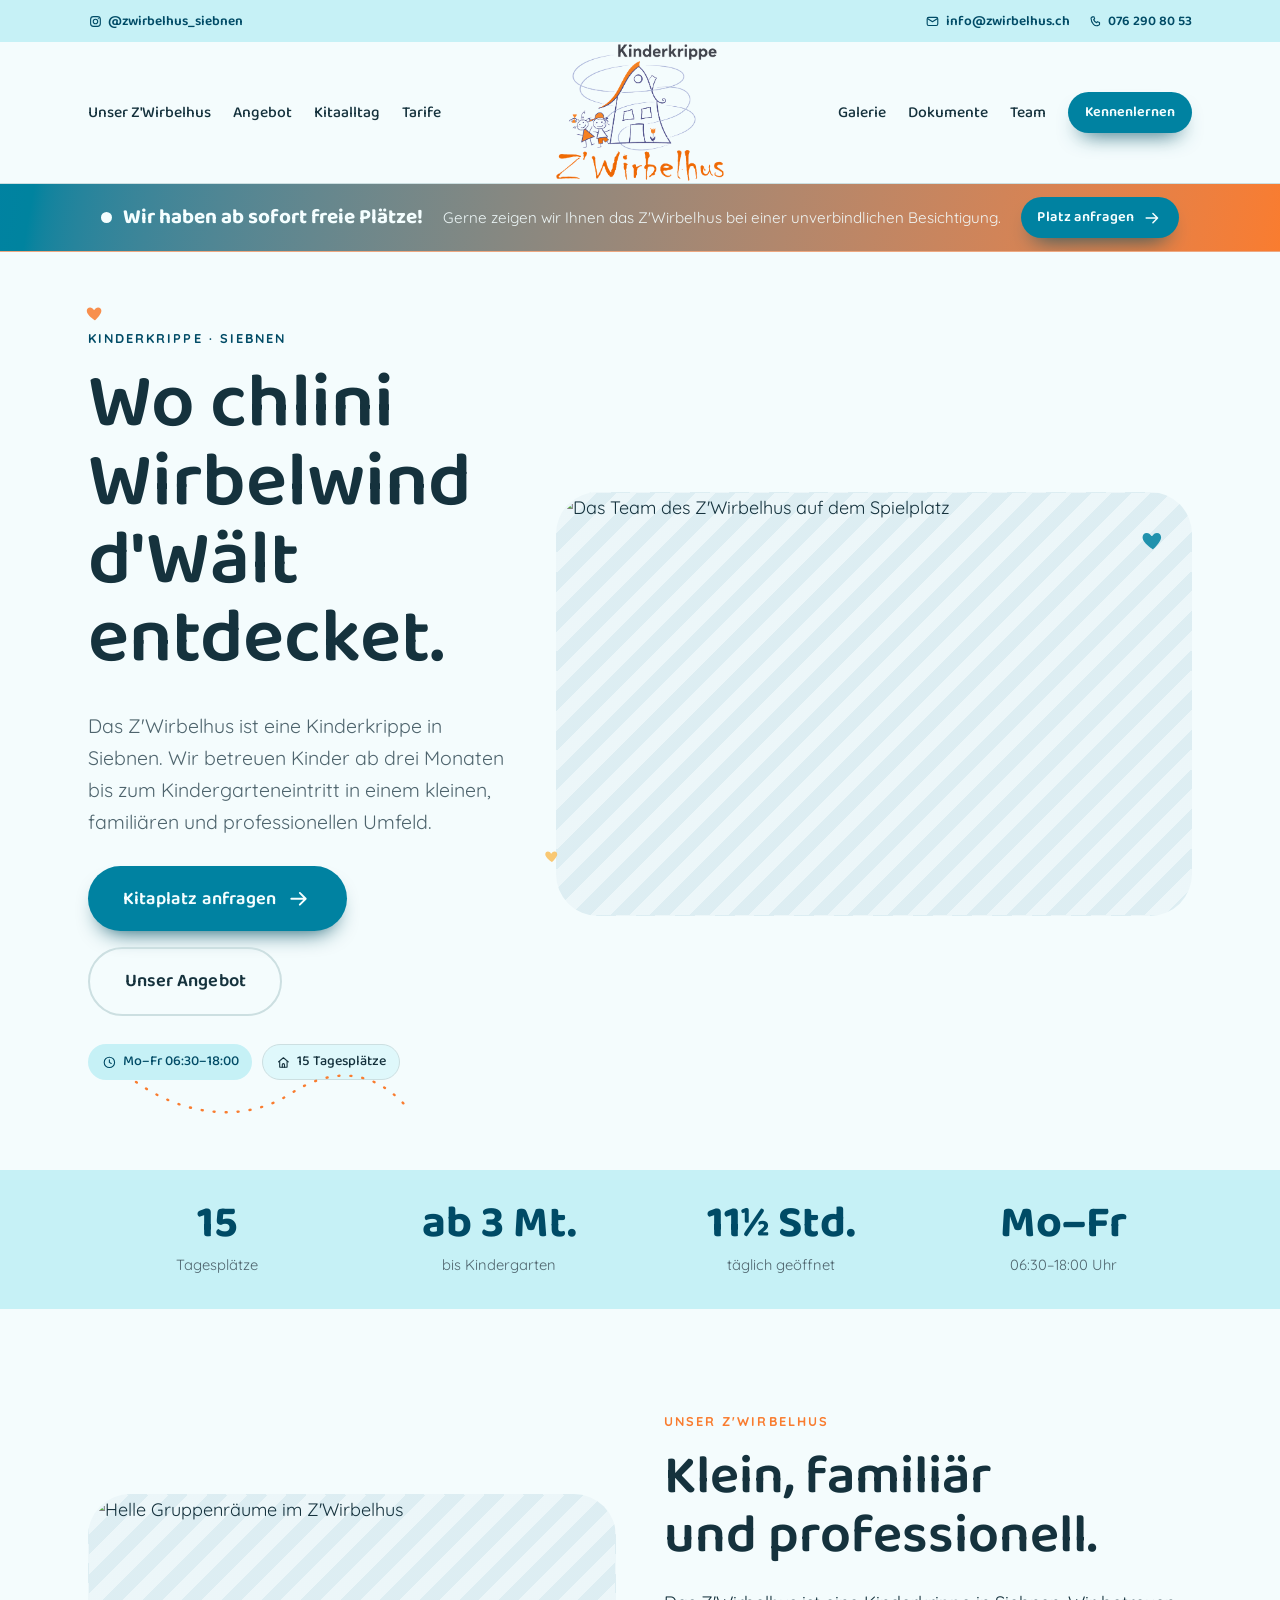
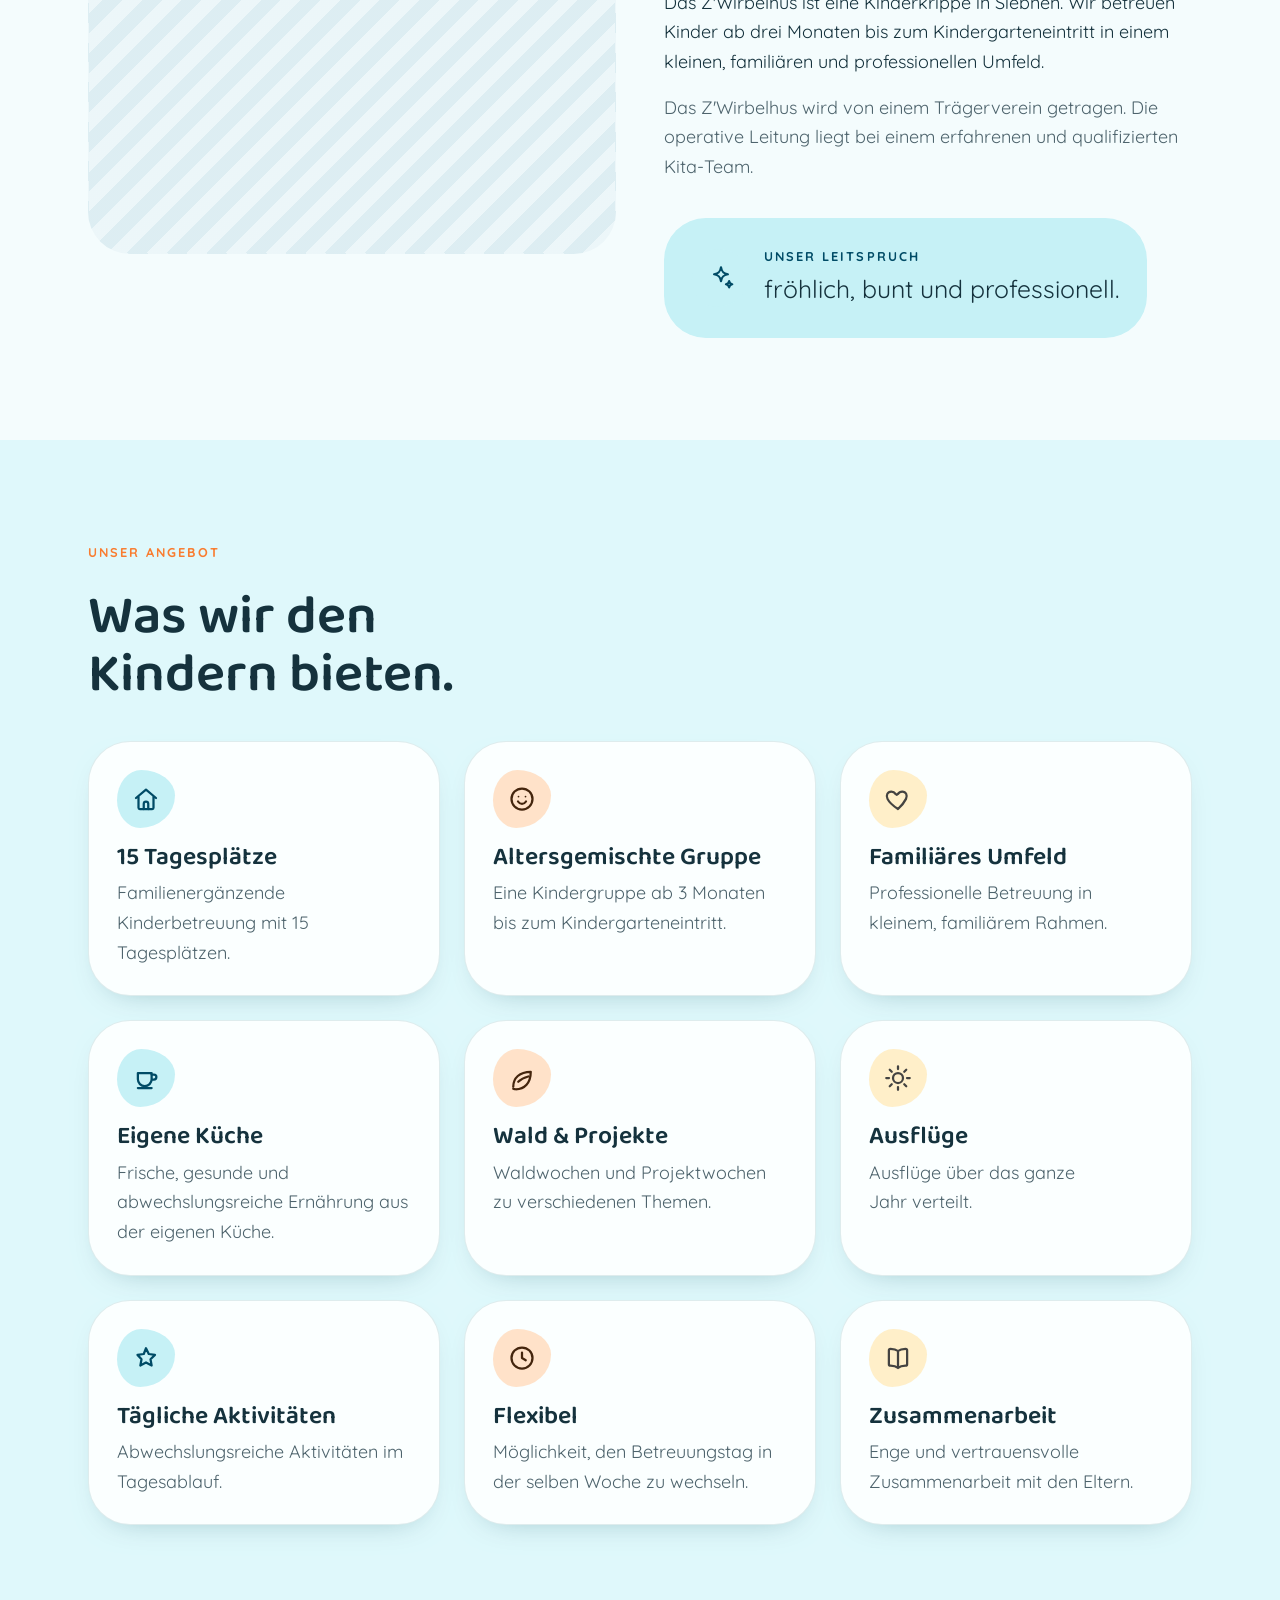
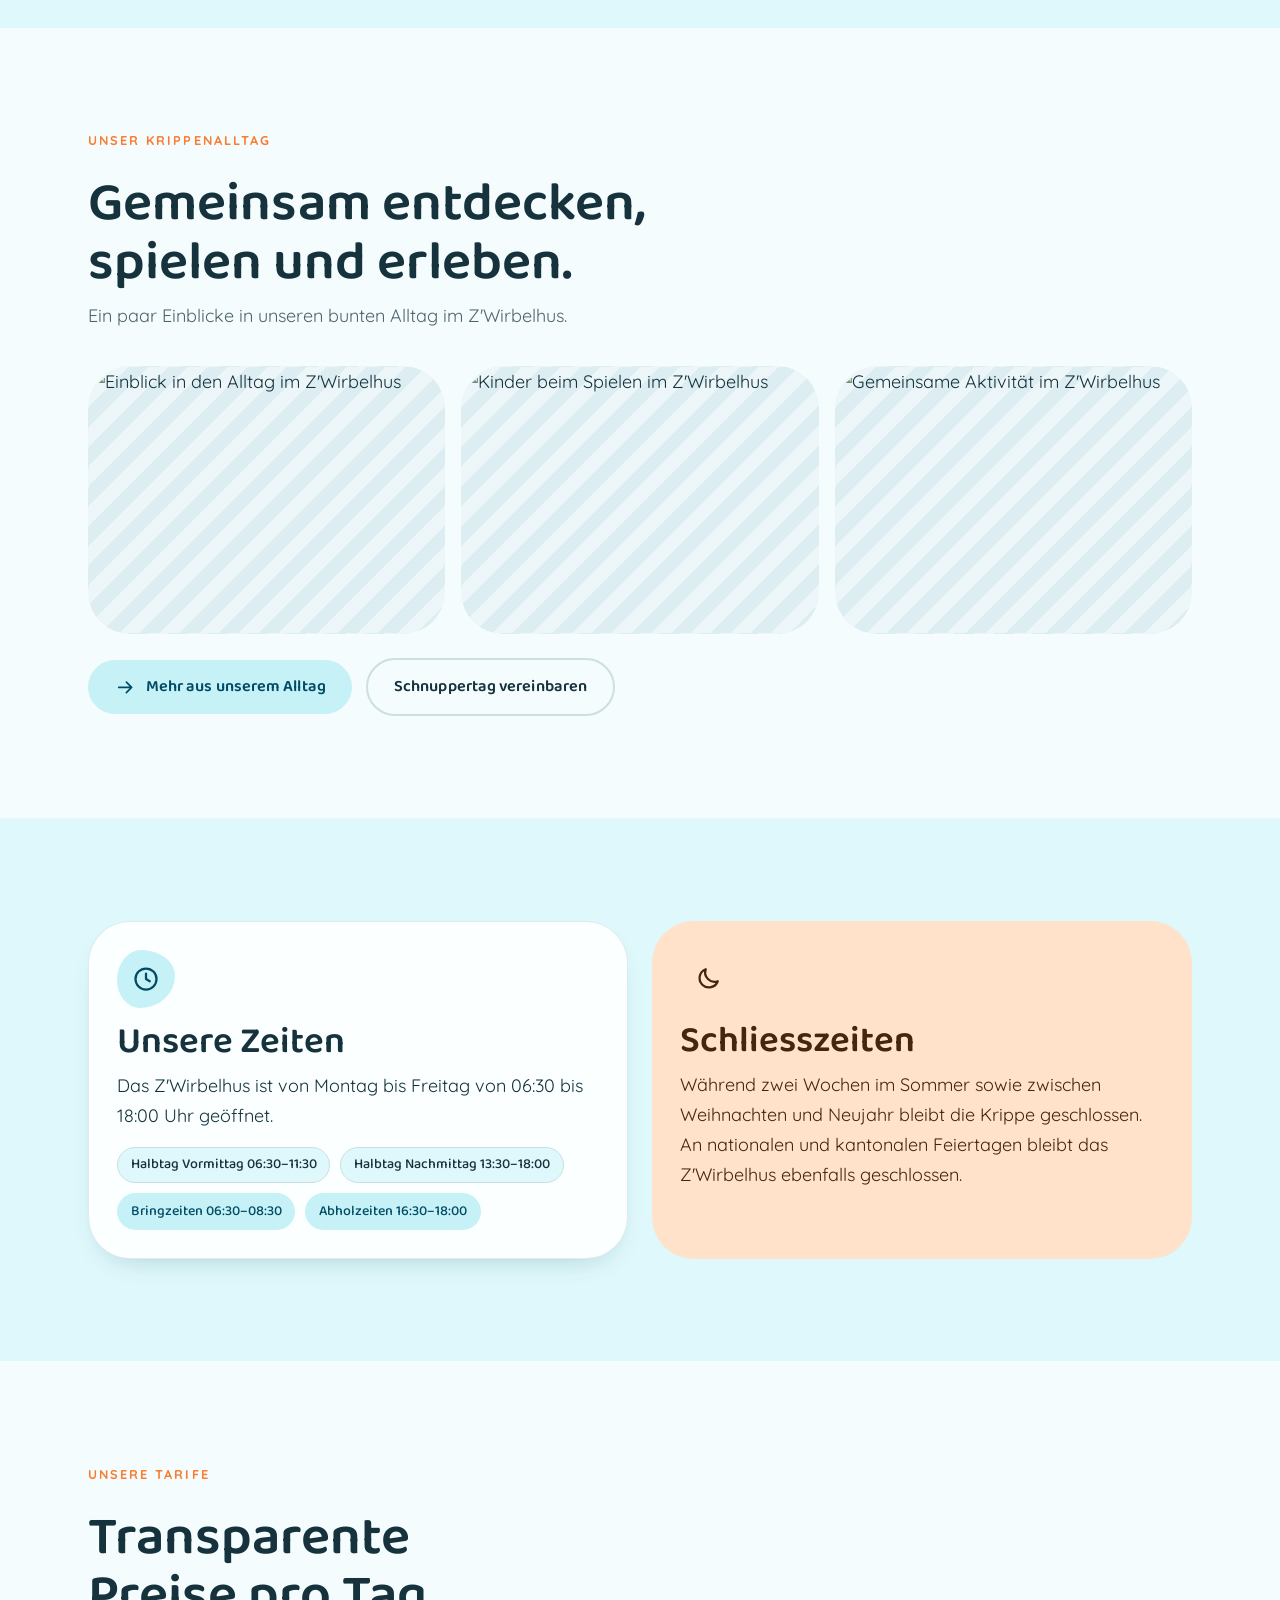
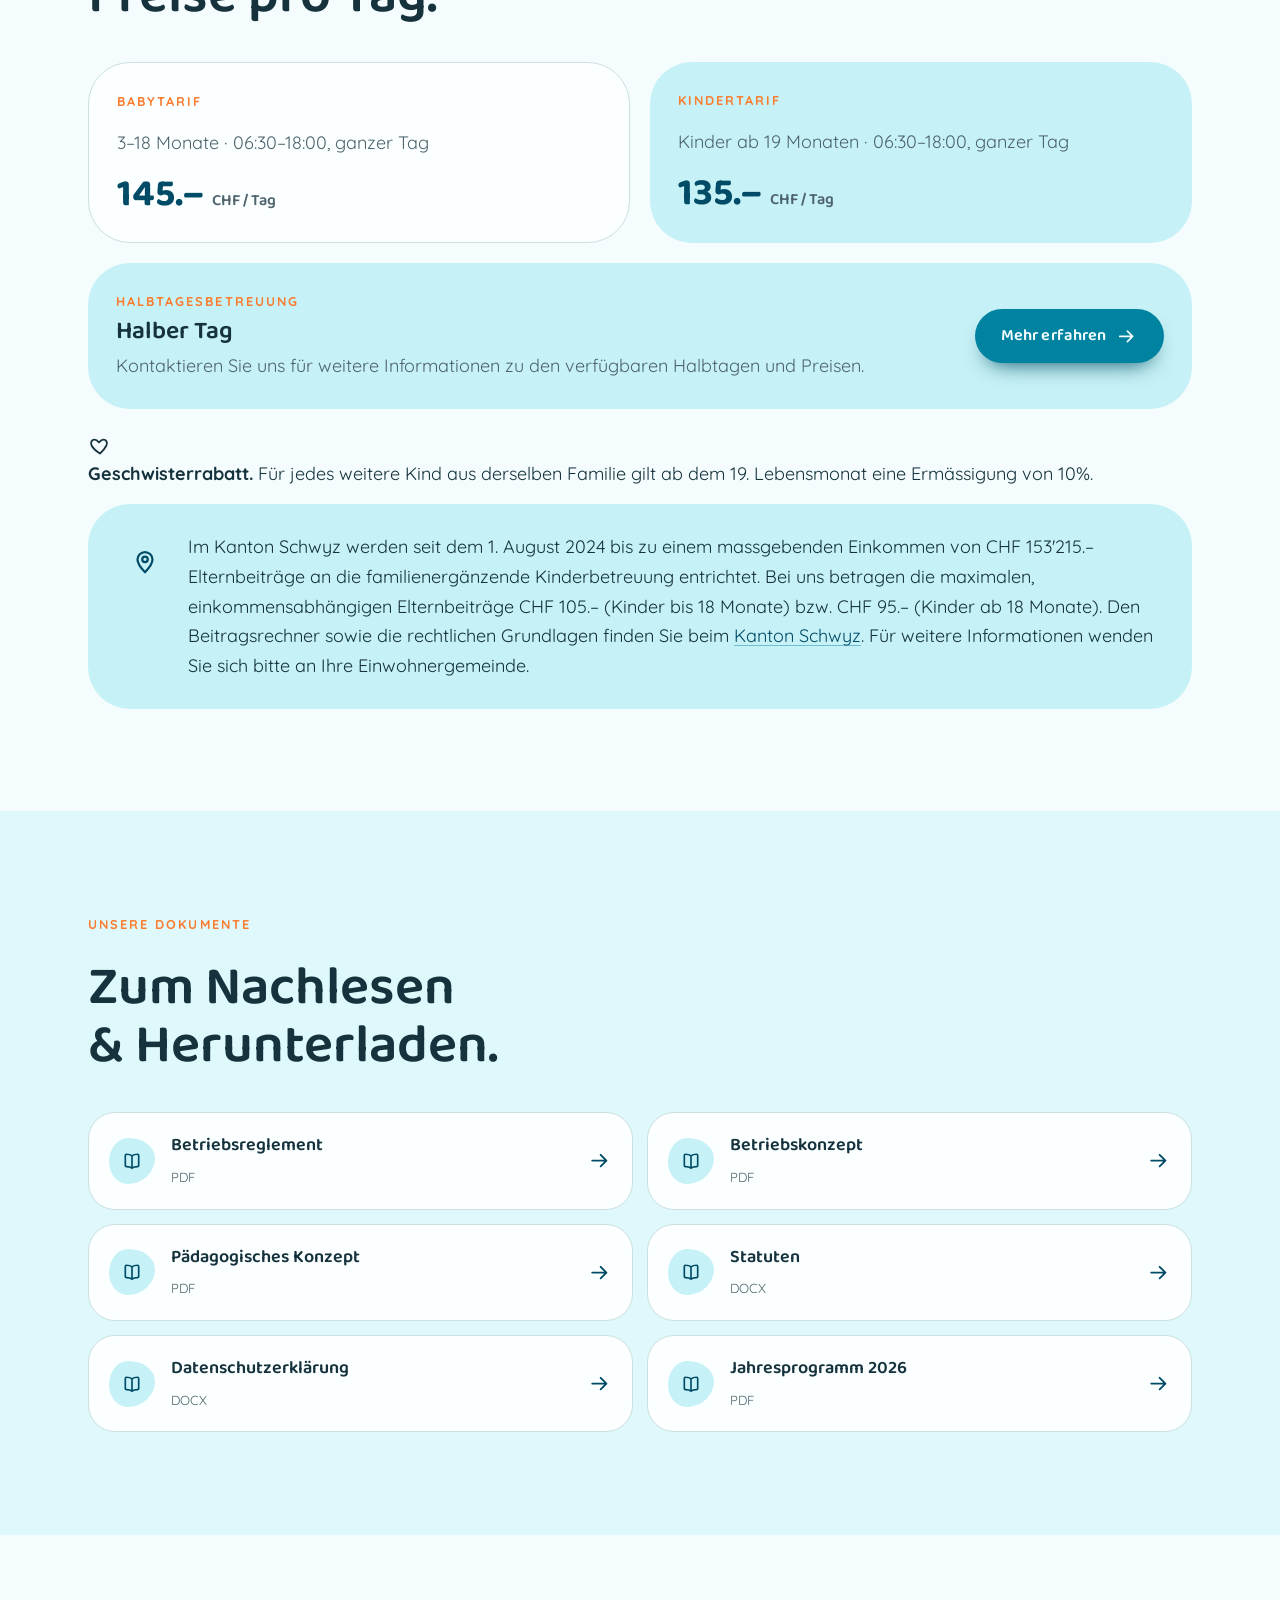
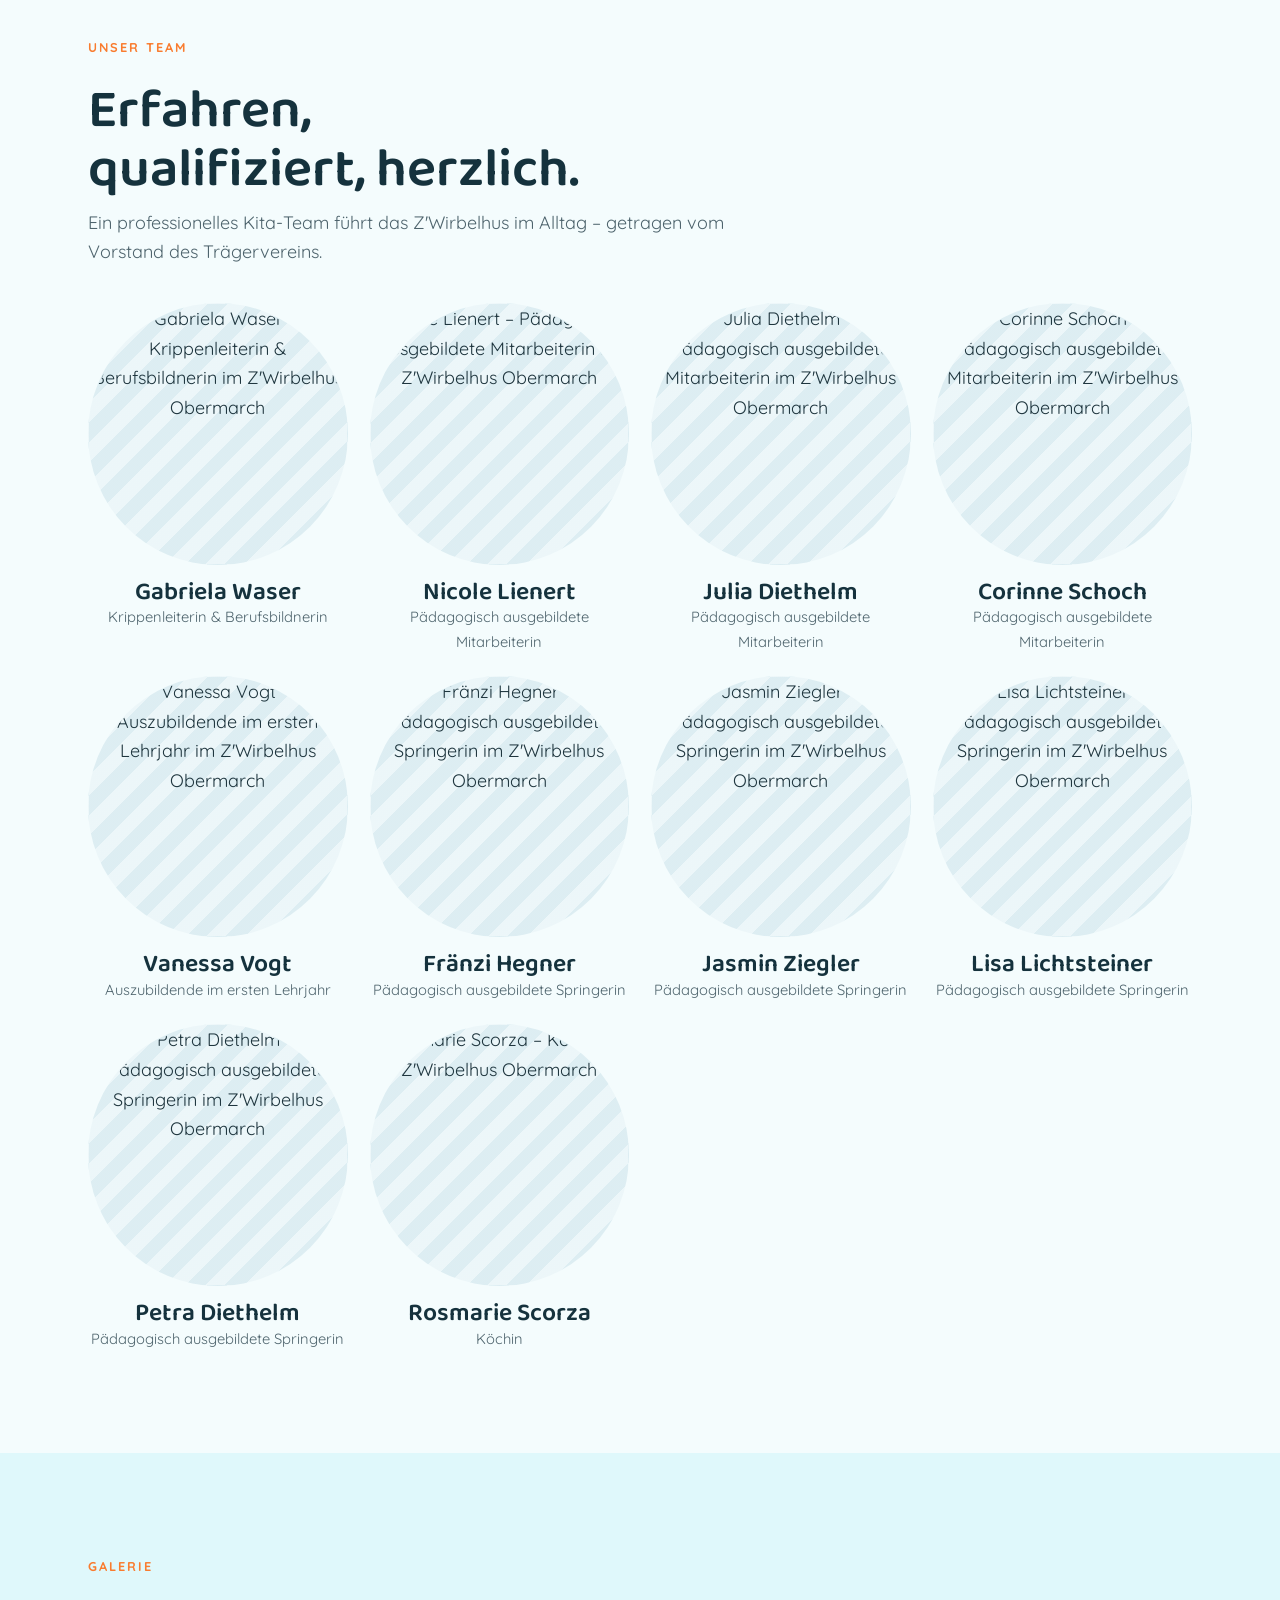
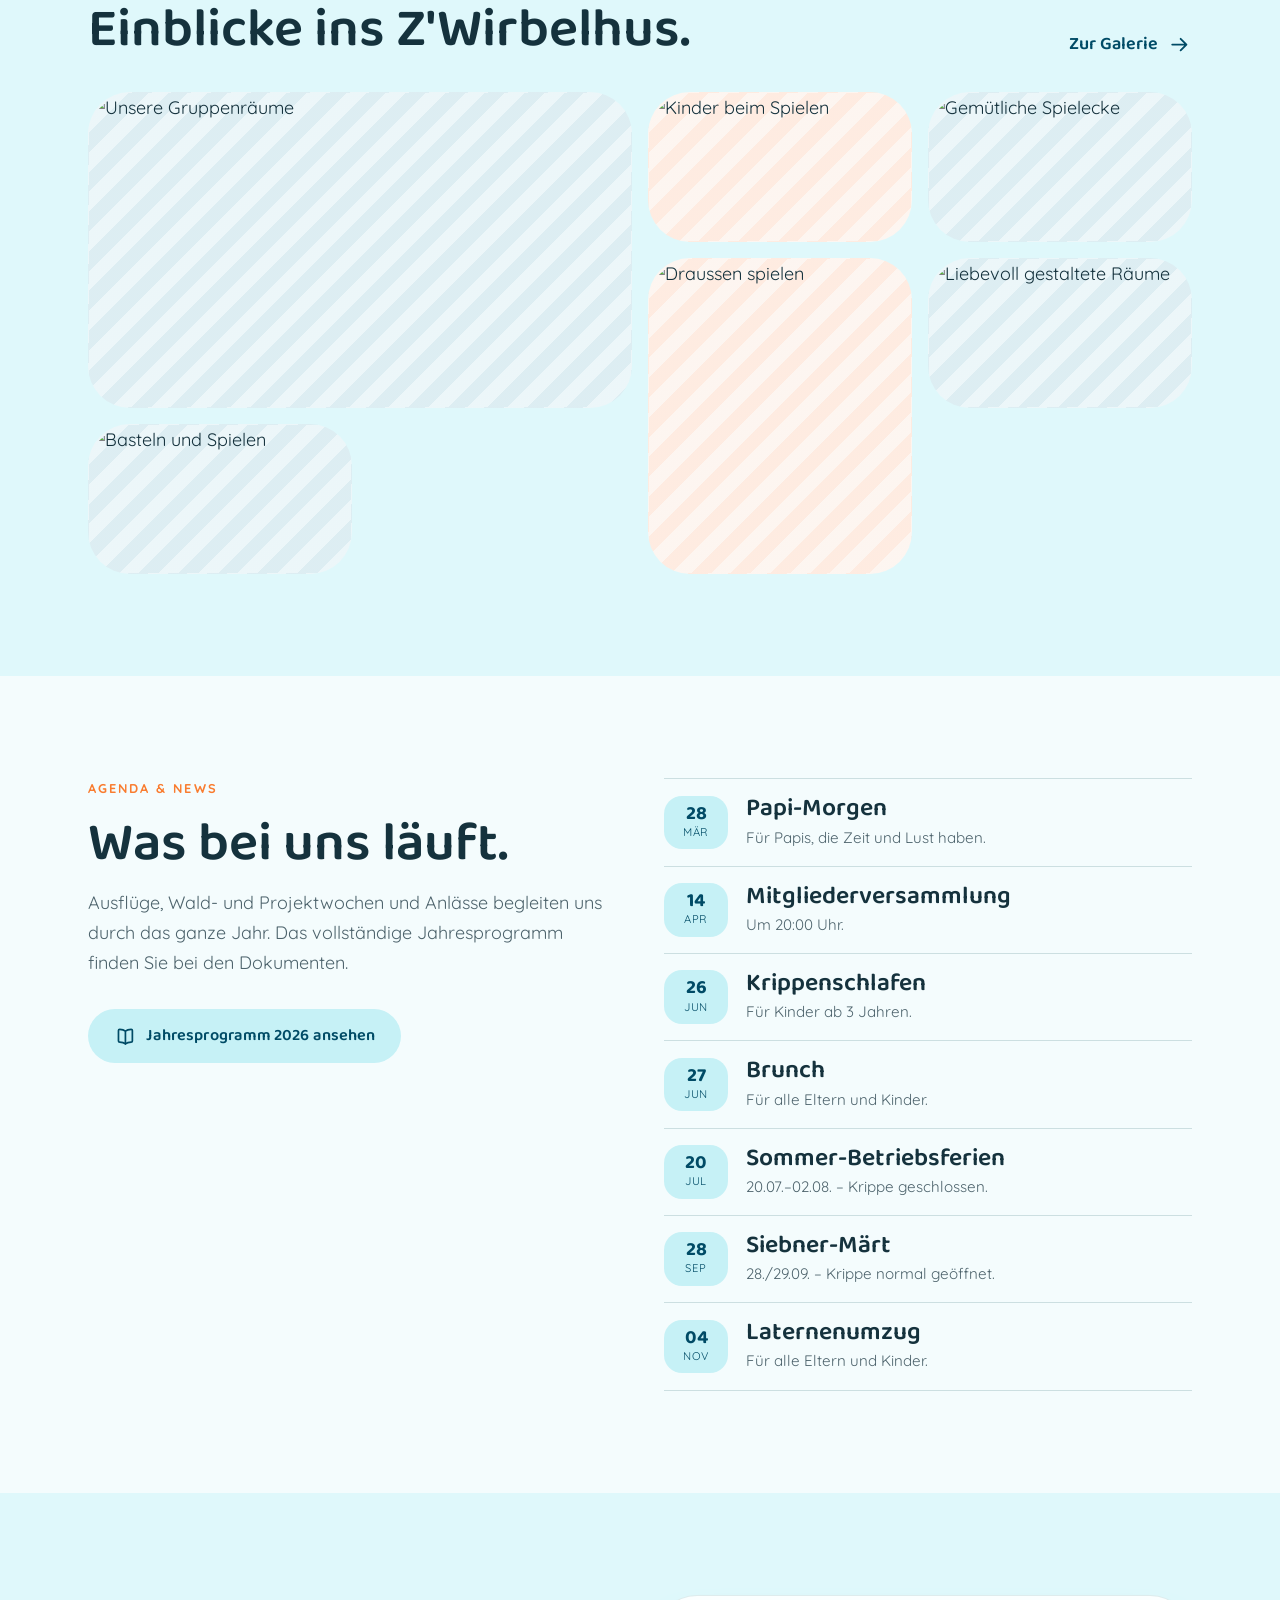
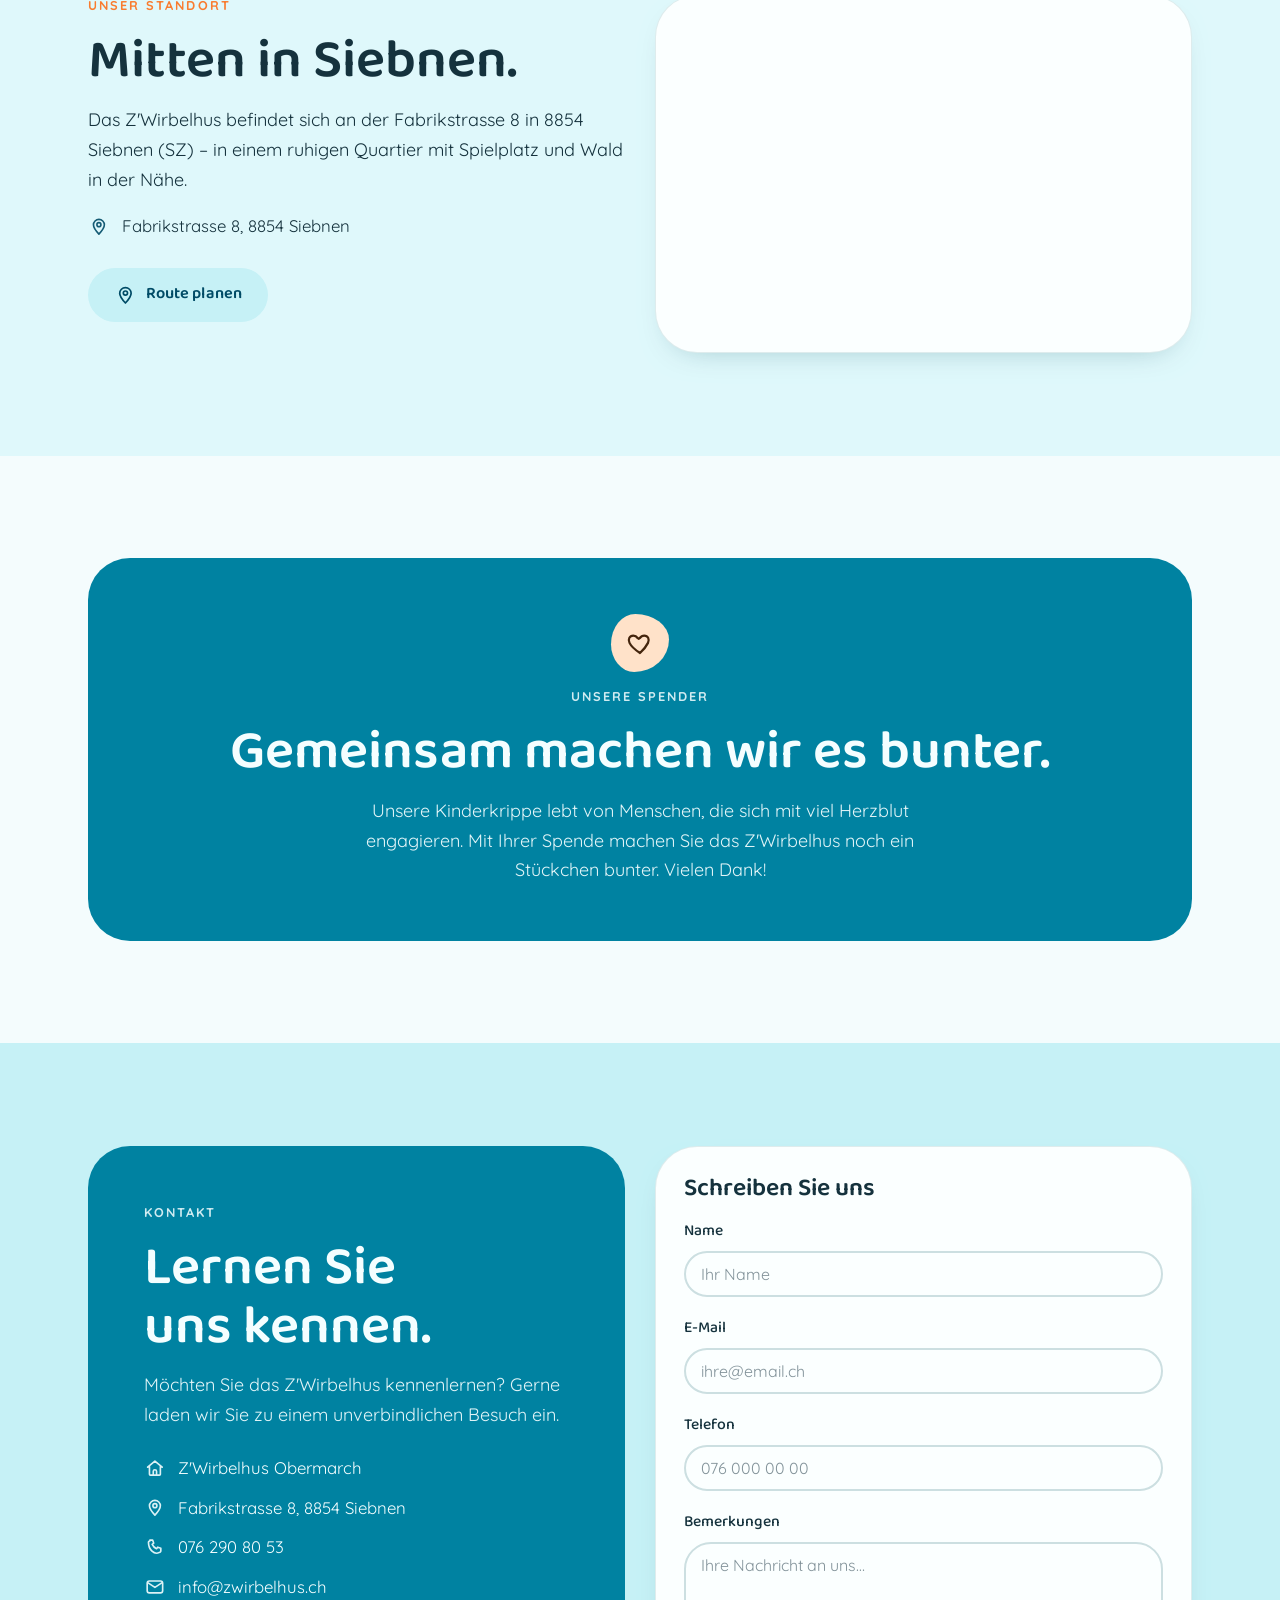
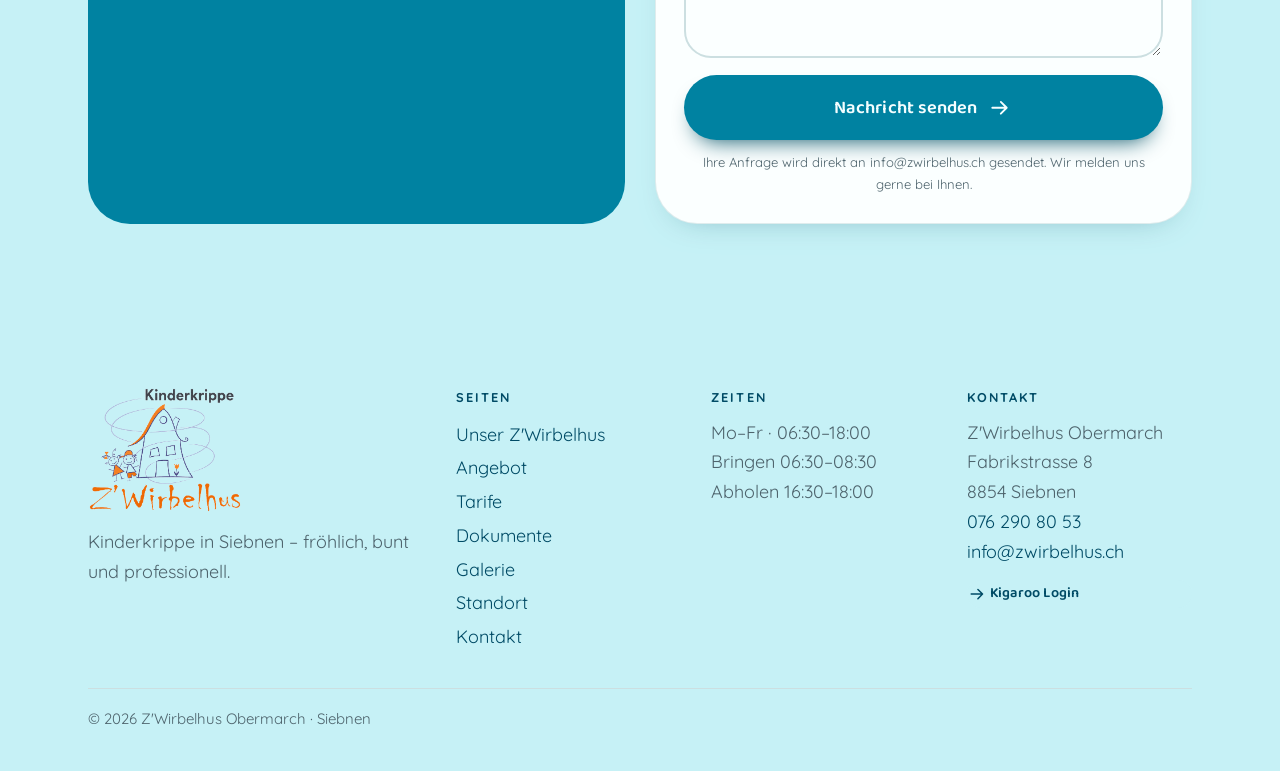
==== commit 4683ae70: "Add gallery page and lightbox functionality - Created a new HTML file for the gallery page (kita.htm" ====
--- a/index.html
+++ b/index.html
@@ -23,19 +23,27 @@
   .logo .logo-img { display:block; width:172px; max-width:40vw; height:auto; }
   .footer-logo { display:block; width:154px; height:auto; }
   @media (max-width: 600px){ .logo .logo-img { width:148px; } }
-  @media (max-width: 1040px){ .nav-links { display:none; } .nav .wrap { grid-template-columns:1fr; justify-items:center; } }
-
-  /* mobile menu (simple) */
+  /* mobile menu */
   .menu-btn { display:none; }
   @media (max-width: 1040px){
-    .menu-btn { display:inline-flex; position:absolute; right:20px; top:24px; background:var(--primary-soft); color:var(--primary-ink); border:none; border-radius:999px; width:42px; height:42px; align-items:center; justify-content:center; cursor:pointer; }
+    .nav .wrap { grid-template-columns:1fr; justify-items:center; position:relative; }
+    .logo { order:-1; }
+    .menu-btn { display:inline-flex; position:absolute; right:20px; top:21px; background:var(--primary-soft); color:var(--primary-ink); border:none; border-radius:999px; width:42px; height:42px; align-items:center; justify-content:center; cursor:pointer; z-index:2; }
+    .menu-btn svg { width:22px; height:22px; }
+    .menu-btn .ic-close { display:none; }
+    .nav.open .menu-btn .ic-open { display:none; }
+    .nav.open .menu-btn .ic-close { display:inline; }
+    .nav-links { display:none; width:100%; flex-direction:column; align-items:center; gap:18px; }
+    .nav-links.right { justify-content:center; }
+    .nav.open .nav-links { display:flex; }
+    .nav.open .wrap { padding-bottom:22px; gap:14px; }
   }
 
   /* hero */
   .hero { position: relative; overflow: hidden; padding: clamp(40px,6vw,76px) 0 clamp(52px,7vw,90px); }
-  .hero .grid-hero { display:grid; grid-template-columns: 1.05fr 1fr; gap: 44px; align-items:center; }
+  .hero .grid-hero { display:grid; grid-template-columns: .8fr 1.2fr; gap: 44px; align-items:center; }
   @media (max-width: 920px){ .hero .grid-hero { grid-template-columns:1fr; } }
-  .hero .scene .ph { height: 420px; }
+  .hero .scene .ph { height:auto; aspect-ratio:3 / 2; }
   .float-heart svg { display:block; }
   .squiggle { position:absolute; pointer-events:none; color: var(--accent); }
 
@@ -45,10 +53,9 @@
   .stat .n { font-family: var(--font-display); font-weight:700; font-size: clamp(2rem,3.6vw,2.8rem); color: var(--primary-ink); line-height:1; }
   .stat .l { color: var(--ink-soft); font-size:.92rem; margin-top:6px; }
 
-  .day-item { display:grid; grid-template-columns: 96px 1fr; gap:22px; padding:18px 0; border-top:1px solid var(--line); align-items:start; }
-  .day-item .time { font-family: var(--font-display); font-weight:600; color: var(--primary-ink); }
-  .day-item:last-child { border-bottom:1px solid var(--line); }
-  @media (max-width:620px){ .day-item { grid-template-columns: 70px 1fr; gap:14px; } }
+  .alltag-preview { display:grid; grid-template-columns:repeat(3,1fr); gap:16px; margin-top:30px; }
+  .alltag-preview .ph { aspect-ratio:4 / 3; min-height:0; }
+  @media (max-width:680px){ .alltag-preview { grid-template-columns:1fr; } }
 
   .gallery { display:grid; grid-template-columns: repeat(4,1fr); grid-auto-rows: 150px; gap:16px; }
   .gallery .ph:nth-child(1){ grid-column: span 2; grid-row: span 2; }
@@ -59,6 +66,10 @@
   @media (max-width:880px){ .team-grid { grid-template-columns: repeat(2,1fr); } }
   .team-card { text-align:center; }
   .team-card .ph { height:0; padding-bottom:100%; border-radius:50%; }
+  .team-card .ph img {
+    object-position: center 22%;
+    filter: brightness(.96) contrast(.92) saturate(.9);
+  }
 
   /* document list */
   .doc-list { display:grid; grid-template-columns: repeat(2,1fr); gap:14px; }
@@ -141,6 +152,10 @@
 <!-- NAV -->
 <nav class="nav">
   <div class="wrap">
+    <button class="menu-btn" type="button" aria-label="Menü öffnen" aria-expanded="false">
+      <svg class="ic-open" viewBox="0 0 24 24" fill="none" stroke="currentColor" stroke-width="2" stroke-linecap="round"><path d="M4 7h16M4 12h16M4 17h16"/></svg>
+      <svg class="ic-close" viewBox="0 0 24 24" fill="none" stroke="currentColor" stroke-width="2" stroke-linecap="round"><path d="M6 6l12 12M18 6 6 18"/></svg>
+    </button>
     <div class="nav-links">
       <a href="#krippe">Unser Z'Wirbelhus</a>
       <a href="#angebot">Angebot</a>
@@ -148,7 +163,7 @@
       <a href="#tarife">Tarife</a>
     </div>
     <a class="logo" href="#top" aria-label="Z'Wirbelhus Startseite">
-      <img class="logo-img" src="assets/img/logo-zwirbelhus.png" alt="Zwirbelhus">
+      <img class="logo-img" src="assets/img/new_logo.png" alt="Zwirbelhus">
     </a>
     <div class="nav-links right">
       <a href="galerie.html">Galerie</a>
@@ -158,6 +173,20 @@
     </div>
   </div>
 </nav>
+<script>
+(function(){
+  var nav=document.querySelector('.nav'); if(!nav) return;
+  var btn=nav.querySelector('.menu-btn'); if(!btn) return;
+  btn.addEventListener('click',function(){
+    var open=nav.classList.toggle('open');
+    btn.setAttribute('aria-expanded', open);
+    btn.setAttribute('aria-label', open ? 'Menü schliessen' : 'Menü öffnen');
+  });
+  nav.querySelectorAll('.nav-links a').forEach(function(a){
+    a.addEventListener('click',function(){ nav.classList.remove('open'); btn.setAttribute('aria-expanded','false'); btn.setAttribute('aria-label','Menü öffnen'); });
+  });
+})();
+</script>
 
 <!-- FREIE PLÄTZE BANNER -->
 <div class="freebanner">
@@ -175,7 +204,7 @@
       <div style="position:relative;">
         <div class="float-heart accent" style="top:-26px; left:-4px; font-size:22px;"><svg viewBox="0 0 24 24" width="22" height="22" fill="currentColor"><path d="M12 20s-6.5-4.2-8.4-8.1C2.2 9.1 3.6 6 6.6 6c1.9 0 3 1.2 3.7 2.2.4.6 1 .6 1.4 0C12.4 7.2 13.5 6 15.4 6c3 0 4.4 3.1 3 5.9C16.5 15.8 12 20 12 20Z"/></svg></div>
         <p class="t-eyebrow">Kinderkrippe · Siebnen</p>
-        <h1 class="t-hero" style="margin-top:12px;">Wo chliini Wirbelwinde d'Wält entdecke.</h1>
+        <h1 class="t-hero" style="margin-top:12px;">Wo chlini Wirbelwind d'Wält entdecket.</h1>
         <p class="lead" style="max-width:50ch; margin-top:18px;">Das Z'Wirbelhus ist eine Kinderkrippe in Siebnen. Wir betreuen Kinder ab drei Monaten bis zum Kindergarteneintritt in einem kleinen, familiären und professionellen Umfeld.</p>
         <div class="cluster" style="margin-top:28px; gap:16px;">
           <a class="btn btn-primary btn-lg" href="#kontakt">Kitaplatz anfragen <svg class="ic"><use href="#ic-arrow"></use></svg></a>
@@ -184,12 +213,11 @@
         <div class="cluster" style="margin-top:28px; gap:10px;">
           <span class="chip is-primary"><svg class="ic" style="width:1.05em;height:1.05em"><use href="#ic-clock"></use></svg> Mo–Fr 06:30–18:00</span>
           <span class="chip"><svg class="ic" style="width:1.05em;height:1.05em"><use href="#ic-house"></use></svg> 15 Tagesplätze</span>
-          <span class="chip"><svg class="ic" style="width:1.05em;height:1.05em"><use href="#ic-leaf"></use></svg> Waldtage</span>
         </div>
         <svg class="squiggle" style="bottom:-44px; left:10%; width:280px; height:60px;" viewBox="0 0 280 60" fill="none" stroke="currentColor" stroke-width="2.4" stroke-linecap="round" stroke-dasharray="1 11"><path d="M6 18 C 60 56, 120 56, 160 30 S 240 4, 274 40"/></svg>
       </div>
       <div class="scene" style="position:relative;">
-        <div class="ph blob has-img" data-label="Foto · Kinder beim Spielen"><img src="file/2025/01/10/IMG_7749_LR.jpg" alt="Kinder beim Spielen im Z'Wirbelhus" loading="eager"></div>
+        <div class="ph blob has-img" data-label="Foto · Team Z'Wirbelhus"><img src="file/2026/unserekita/CH26_Zwirbelhus_02124.jpg" alt="Das Team des Z'Wirbelhus auf dem Spielplatz" loading="eager"></div>
         <div class="float-heart" style="top:8%; right:4%; font-size:28px;"><svg viewBox="0 0 24 24" width="28" height="28" fill="currentColor"><path d="M12 20s-6.5-4.2-8.4-8.1C2.2 9.1 3.6 6 6.6 6c1.9 0 3 1.2 3.7 2.2.4.6 1 .6 1.4 0C12.4 7.2 13.5 6 15.4 6c3 0 4.4 3.1 3 5.9C16.5 15.8 12 20 12 20Z"/></svg></div>
         <div class="float-heart sun" style="bottom:12%; left:-2%; font-size:18px;"><svg viewBox="0 0 24 24" width="18" height="18" fill="currentColor"><path d="M12 20s-6.5-4.2-8.4-8.1C2.2 9.1 3.6 6 6.6 6c1.9 0 3 1.2 3.7 2.2.4.6 1 .6 1.4 0C12.4 7.2 13.5 6 15.4 6c3 0 4.4 3.1 3 5.9C16.5 15.8 12 20 12 20Z"/></svg></div>
       </div>
@@ -211,7 +239,7 @@
 <section class="section" id="krippe">
   <div class="wrap">
     <div class="grid grid-2" style="align-items:center; gap:48px;">
-      <div class="ph has-img" data-label="Foto · helle Gruppenräume" style="height:360px;"><img src="file/2026/01/14/6.jpg" alt="Helle Gruppenräume im Z'Wirbelhus" loading="lazy"></div>
+      <div class="ph has-img" data-label="Foto · helle Gruppenräume" style="height:360px;"><img src="file/2026/unserekita/CH26_Zwirbelhus_01858.jpg" alt="Helle Gruppenräume im Z'Wirbelhus" loading="lazy"></div>
       <div>
         <p class="t-eyebrow" style="color:var(--accent);">Unser Z'Wirbelhus</p>
         <h2 class="t-display" style="margin-top:10px;">Klein, familiär und professionell.</h2>
@@ -243,14 +271,19 @@
 <!-- KITAALLTAG -->
 <section class="section" id="alltag">
   <div class="wrap">
-    <div class="grid grid-2" style="gap:48px; align-items:start;">
-      <div>
-        <p class="t-eyebrow" style="color:var(--accent);">Unser Krippenalltag</p>
-        <h2 class="t-display" style="margin:8px 0 14px;">Ein vertrauter Tagesrhythmus.</h2>
-        <p class="muted">Wiederkehrende Fixpunkte geben den Kindern Sicherheit – dazwischen bleibt viel Raum für freies Spiel und eigene Entdeckungen.</p>
-        <a class="btn btn-soft" href="#kontakt" style="margin-top:18px;"><svg class="ic"><use href="#ic-sparkle"></use></svg> Schnuppertag vereinbaren</a>
-      </div>
-      <div id="dayList"></div>
+    <div class="sec-eyebrow">
+      <p class="t-eyebrow" style="color:var(--accent);">Unser Krippenalltag</p>
+      <h2 class="t-display" style="margin:0;">Gemeinsam entdecken, spielen und erleben.</h2>
+      <p class="muted" style="margin:0;">Ein paar Einblicke in unseren bunten Alltag im Z'Wirbelhus.</p>
+    </div>
+    <div class="alltag-preview">
+      <div class="ph has-img"><img src="file/2026/unserekita/CH26_Zwirbelhus_01858.jpg" alt="Einblick in den Alltag im Z'Wirbelhus" loading="lazy"></div>
+      <div class="ph has-img"><img src="file/2026/unserekita/CH26_Zwirbelhus_01933.jpg" alt="Kinder beim Spielen im Z'Wirbelhus" loading="lazy"></div>
+      <div class="ph has-img"><img src="file/2026/unserekita/CH26_Zwirbelhus_01910.jpg" alt="Gemeinsame Aktivität im Z'Wirbelhus" loading="lazy"></div>
+    </div>
+    <div class="cluster" style="margin-top:24px; gap:14px;">
+      <a class="btn btn-soft" href="galerie.html"><svg class="ic"><use href="#ic-arrow"></use></svg> Mehr aus unserem Alltag</a>
+      <a class="btn btn-ghost" href="#kontakt">Schnuppertag vereinbaren</a>
     </div>
   </div>
 </section>
@@ -264,6 +297,8 @@
         <h2 class="t-title" style="margin:14px 0 10px;">Unsere Zeiten</h2>
         <p>Das Z'Wirbelhus ist von Montag bis Freitag von 06:30 bis 18:00 Uhr geöffnet.</p>
         <div class="cluster" style="gap:10px; margin-top:8px;">
+          <span class="chip">Halbtag Vormittag 06:30–11:30</span>
+          <span class="chip">Halbtag Nachmittag 13:30–18:00</span>
           <span class="chip is-primary">Bringzeiten 06:30–08:30</span>
           <span class="chip is-primary">Abholzeiten 16:30–18:00</span>
         </div>
@@ -285,6 +320,14 @@
       <h2 class="t-display" style="margin:0;">Transparente Preise pro Tag.</h2>
     </div>
     <div class="tariff-grid" id="tariffGrid"></div>
+    <div class="card card-tint" style="margin-top:20px; display:flex; justify-content:space-between; align-items:center; gap:20px; flex-wrap:wrap;">
+      <div>
+        <p class="t-eyebrow" style="color:var(--accent); margin-bottom:6px;">Halbtagesbetreuung</p>
+        <h3 class="t-head" style="margin:0 0 6px;">Halber Tag</h3>
+        <p class="muted" style="margin:0;">Kontaktieren Sie uns für weitere Informationen zu den verfügbaren Halbtagen und Preisen.</p>
+      </div>
+      <a class="btn btn-primary" href="#kontakt">Mehr erfahren <svg class="ic"><use href="#ic-arrow"></use></svg></a>
+    </div>
     <div class="note" style="margin-top:20px;">
       <svg class="ic" style="width:24px;"><use href="#ic-heart"></use></svg>
       <div>
@@ -327,9 +370,9 @@
     <div style="display:flex; justify-content:space-between; align-items:flex-end; flex-wrap:wrap; gap:12px; margin-bottom:32px;">
       <div class="sec-eyebrow" style="margin-bottom:0;">
         <p class="t-eyebrow" style="color:var(--accent);">Galerie</p>
-        <h2 class="t-display" style="margin:0;">Einblicke in unseren Alltag.</h2>
-      </div>
-      <a class="pagelink" href="galerie.html">Alle Fotos <svg class="ic"><use href="#ic-arrow"></use></svg></a>
+        <h2 class="t-display" style="margin:0;">Einblicke ins Z'Wirbelhus.</h2>
+      </div>
+      <a class="pagelink" href="kita.html">Zur Galerie <svg class="ic"><use href="#ic-arrow"></use></svg></a>
     </div>
     <div class="gallery" id="galleryGrid"></div>
   </div>
@@ -418,7 +461,7 @@
   <div class="wrap">
     <div class="cols">
       <div>
-        <img class="footer-logo" src="assets/img/logo-zwirbelhus.png" alt="Zwirbelhus" style="margin-bottom:14px;">
+        <img class="footer-logo" src="assets/img/new_logo.png" alt="Zwirbelhus" style="margin-bottom:14px;">
         <p class="muted" style="max-width:32ch;">Kinderkrippe in Siebnen – fröhlich, bunt und professionell.</p>
       </div>
       <div>
@@ -461,27 +504,15 @@
     { icon:'smile',  title:'Altersgemischte Gruppe', text:'Eine Kindergruppe ab 3 Monaten bis zum Kindergarteneintritt.' },
     { icon:'heart',  title:'Familiäres Umfeld', text:'Professionelle Betreuung in kleinem, familiärem Rahmen.' },
     { icon:'cup',    title:'Eigene Küche', text:'Frische, gesunde und abwechslungsreiche Ernährung aus der eigenen Küche.' },
-    { icon:'leaf',   title:'Wald & Projekte', text:'Regelmässige Waldbesuche, Waldwochen und Projektwochen zu verschiedenen Themen.' },
+    { icon:'leaf',   title:'Wald & Projekte', text:'Waldwochen und Projektwochen zu verschiedenen Themen.' },
     { icon:'sun',    title:'Ausflüge', text:'Ausflüge über das ganze Jahr verteilt.' },
     { icon:'star',   title:'Tägliche Aktivitäten', text:'Abwechslungsreiche Aktivitäten im Tagesablauf.' },
     { icon:'clock',  title:'Flexibel', text:'Möglichkeit, den Betreuungstag in der selben Woche zu wechseln.' },
     { icon:'book',   title:'Zusammenarbeit', text:'Enge und vertrauensvolle Zusammenarbeit mit den Eltern.' },
   ],
-  day: [
-    { time:'06:30', title:'Türöffnung & Freispiel', text:'Sanftes Ankommen und freies Spiel. Bringzeit bis 08:30 Uhr.' },
-    { time:'08:30', title:'Morgenritual', text:'Wir starten den Tag mit unserem gemeinsamen Morgenritual.' },
-    { time:'08:45', title:'Znüni', text:'Gemeinsames Znüni in der Gruppe.' },
-    { time:'09:30', title:'Wickelzeit & Singkreis', text:'Wickelzeit, Singkreis und Tagesbesprechung.' },
-    { time:'10:00', title:'Aktivitäten & Freispiel', text:'Malen, basteln, singen, spielen, Spaziergänge, Spielplatz oder geführte Aktivitäten.' },
-    { time:'11:45', title:'Mittagessen', text:'Frisch zubereitetes Mittagessen, das zum Teil mit den Kindern gekocht wird.' },
-    { time:'12:30', title:'Mittagsschlaf & Mittagsruhe', text:'Schlafen oder ruhen – nicht schlafende Kinder schauen Bücher an oder hören Geschichten.' },
-    { time:'14:00', title:'Aktivitäten & Freispiel', text:'Spielerische Förderung: malen, basteln, singen, draussen sein oder geführte Aktivitäten.' },
-    { time:'15:30', title:'Zvieri', text:'Zvieri – je nach Wetter auch draussen.' },
-    { time:'16:30', title:'Abholzeit', text:'Wickelzeit und Freispiel, die Kinder werden abgeholt. Krippe schliesst um 18:00 Uhr.' },
-  ],
   tariffs: [
     { name:'Babytarif', range:'3–18 Monate · 06:30–18:00, ganzer Tag', price:'145', unit:'CHF / Tag', tint:false },
-    { name:'Kindertarif', range:'19 Monate bis Kindergarteneintritt · ganzer Tag', price:'135', unit:'CHF / Tag', tint:true },
+    { name:'Kindertarif', range:'Kinder ab 19 Monaten · 06:30–18:00, ganzer Tag', price:'135', unit:'CHF / Tag', tint:true },
   ],
   documents: [
     { name:'Betriebsreglement', meta:'PDF', href:'repository/Betriebsregelment.pdf' },
@@ -492,14 +523,16 @@
     { name:'Jahresprogramm 2026', meta:'PDF', href:'repository/Jahresprogramm_Eltern_2026.pdf' },
   ],
   team: [
-    { name:'Gabriela Waser', role:'Krippenleiterin & Berufsbildnerin', img:'file/2025/11/18/IMG_0240_1_1.jpeg' },
-    { name:'Nicole Lienert', role:'Pädagogisch ausgebildete Mitarbeiterin', img:'file/2025/05/28/IMG_0017_1.jpeg' },
-    { name:'Julia Diethelm', role:'Pädagogisch ausgebildete Mitarbeiterin', img:'file/2025/01/28/Homepage_JD.jpg' },
-    { name:'Corinne Schoch', role:'Pädagogisch ausgebildete Mitarbeiterin', img:'file/2025/01/28/Homepage_CS_4.jpg' },
-    { name:'Vanessa Vogt', role:'Auszubildende im ersten Lehrjahr', img:'file/2025/10/30/IMG_4642_1_2.jpeg' },
-    { name:'Fränzi Hegner', role:'Pädagogisch qualifizierte Springerin', img:'file/2025/01/28/Homepage_FH_3.jpg' },
-    { name:'Jasmin Ziegler', role:'Pädagogisch qualifizierte Springerin', img:'file/2025/06/02/IMG_0030.jpeg' },
-    { name:'Lisa Lichtsteiner', role:'Pädagogisch qualifizierte Springerin', img:'file/2025/05/28/IMG_0022_1.jpeg' },
+    { name:'Gabriela Waser', role:'Krippenleiterin & Berufsbildnerin', img:'file/team/gabriela.jpg' },
+    { name:'Nicole Lienert', role:'Pädagogisch ausgebildete Mitarbeiterin', img:'file/team/Nicole_lienert.jpg' },
+    { name:'Julia Diethelm', role:'Pädagogisch ausgebildete Mitarbeiterin', img:'file/team/julia_diethelm.jpg' },
+    { name:'Corinne Schoch', role:'Pädagogisch ausgebildete Mitarbeiterin', img:'file/team/corinne_schoch.jpg' },
+    { name:'Vanessa Vogt', role:'Auszubildende im ersten Lehrjahr', img:'file/team/vanessa_vogt.jpg' },
+    { name:'Fränzi Hegner', role:'Pädagogisch ausgebildete Springerin', img:'file/team/franzi_hegner.jpg' },
+    { name:'Jasmin Ziegler', role:'Pädagogisch ausgebildete Springerin', img:'file/team/jasmin_ziegler.jpg' },
+    { name:'Lisa Lichtsteiner', role:'Pädagogisch ausgebildete Springerin', img:'file/team/lisa_lichtsteiner_springerin.jpg' },
+    { name:'Petra Diethelm', role:'Pädagogisch ausgebildete Springerin', img:'file/team/petra_diethelm_springerin.jpg' },
+    { name:'Rosmarie Scorza', role:'Köchin', img:'file/team/CH26_Zwirbelhus_02054.jpg' },
   ],
   // Aus dem Jahresprogramm 2026 (Familien-Anlässe) — keine erfundenen Termine.
   events: [
@@ -512,12 +545,12 @@
     { d:'04', m:'Nov', title:'Laternenumzug', text:'Für alle Eltern und Kinder.' },
   ],
   gallery: [
-    { img:'file/2022/06/29/IMG_0678_1.JPG', alt:'Kinder im Z\'Wirbelhus' },
-    { img:'file/2022/06/29/20210610_151939_1.jpg', alt:'Draussen spielen', accent:true },
-    { img:'file/2022/06/29/IMG_0421_1.JPG', alt:'Basteln und Spielen' },
-    { img:'file/2020/12/10/IMG_7761_1.JPG', alt:'Waldtag', accent:true },
-    { img:'file/2022/06/29/20220628_125156_1.jpg', alt:'Gemeinsames Essen' },
-    { img:'file/2022/06/29/IMG_0662_1.JPG', alt:'Alltag in der Krippe' },
+    { img:'file/2026/unserekita/CH26_Zwirbelhus_01827.jpg', alt:'Unsere Gruppenräume' },
+    { img:'file/2026/03/WhatsApp%20Image%202026-07-08%20at%2014.01.10.jpeg', alt:'Kinder beim Spielen', accent:true },
+    { img:'file/2026/unserekita/CH26_Zwirbelhus_01860.jpg', alt:'Gemütliche Spielecke' },
+    { img:'file/2026/03/WhatsApp%20Image%202026-07-08%20at%2014.01.10%20(1).jpeg', alt:'Draussen spielen', accent:true },
+    { img:'file/2026/unserekita/CH26_Zwirbelhus_01901.jpg', alt:'Liebevoll gestaltete Räume' },
+    { img:'file/2026/03/WhatsApp%20Image%202026-07-08%20at%2014.01.10%20(2).jpeg', alt:'Basteln und Spielen' },
   ],
 };
 
@@ -527,10 +560,6 @@
 
 $('angebotGrid').innerHTML = CONTENT.offers.map((o,i) =>
   `<div class="card card-feature">${icBadge(o.icon, ['','accent','sun'][i%3])}<h3 class="t-head">${o.title}</h3><p class="muted" style="margin:0;">${o.text}</p></div>`
-).join('');
-
-$('dayList').innerHTML = CONTENT.day.map(d =>
-  `<div class="day-item"><span class="time">${d.time}</span><div><h3 class="t-head" style="margin:0 0 .15em;">${d.title}</h3><p class="muted" style="margin:0;">${d.text}</p></div></div>`
 ).join('');
 
 $('tariffGrid').innerHTML = CONTENT.tariffs.map(t =>
@@ -550,7 +579,7 @@
 ).join('');
 
 $('teamGrid').innerHTML = CONTENT.team.map(m =>
-  `<div class="team-card"><div class="ph has-img" data-label="Portrait"><img src="${m.img}" alt="${m.name}" loading="lazy"></div><h3 class="t-head" style="margin:14px 0 0;">${m.name}</h3><p class="muted" style="margin:0; font-size:.92rem;">${m.role}</p></div>`
+  `<div class="team-card" itemscope itemtype="https://schema.org/Person"><div class="ph has-img" data-label="Portrait"><img src="${m.img}" alt="${m.name} – ${m.role} im Z'Wirbelhus Obermarch" title="${m.name}" loading="lazy" itemprop="image"></div><h3 class="t-head" style="margin:14px 0 0;" itemprop="name">${m.name}</h3><p class="muted" style="margin:0; font-size:.92rem;" itemprop="jobTitle">${m.role}</p></div>`
 ).join('');
 
 $('eventList').innerHTML = CONTENT.events.map(e =>
@@ -599,5 +628,6 @@
   }
 });
 </script>
+<script src="lightbox.js"></script>
 </body>
 </html>
--- a/theme.css
+++ b/theme.css
@@ -351,3 +351,41 @@
   .grid-2, .grid-3, .grid-4 { grid-template-columns: 1fr; }
   body { font-size: 17px; }
 }
+
+/* ============================================================
+   PHOTO LIGHTBOX
+   ============================================================ */
+.masonry img, .gallery img, .alltag-preview img { cursor: zoom-in; }
+.photo-lightbox {
+  width: 100vw; max-width: none; height: 100vh; max-height: none;
+  margin: 0; padding: 0; border: 0; background: transparent; color: white;
+}
+.photo-lightbox::backdrop { background: rgb(8 20 25 / 92%); }
+.photo-lightbox__stage {
+  width: 100%; height: 100%; display: grid;
+  grid-template-columns: 72px minmax(0, 1fr) 72px;
+  grid-template-rows: 1fr auto; align-items: center; gap: 16px; padding: 24px;
+}
+.photo-lightbox__figure {
+  min-width: 0; min-height: 0; height: 100%; margin: 0;
+  display: flex; flex-direction: column; align-items: center; justify-content: center; gap: 12px;
+}
+.photo-lightbox__image {
+  display: block; max-width: 100%; max-height: calc(100vh - 100px);
+  object-fit: contain; border-radius: var(--radius-sm); box-shadow: 0 24px 70px rgb(0 0 0 / 45%);
+}
+.photo-lightbox__caption { min-height: 1.5em; margin: 0; color: white; text-align: center; font-size: .9rem; }
+.photo-lightbox__button {
+  width: 48px; height: 48px; display: inline-flex; align-items: center; justify-content: center;
+  border: 1px solid rgb(255 255 255 / 28%); border-radius: 999px;
+  background: rgb(255 255 255 / 12%); color: white; font-size: 2rem; line-height: 1; cursor: pointer;
+}
+.photo-lightbox__button:hover { background: rgb(255 255 255 / 22%); }
+.photo-lightbox__button:focus-visible { outline: 3px solid white; outline-offset: 3px; }
+.photo-lightbox__prev, .photo-lightbox__next { justify-self: center; }
+.photo-lightbox__close { position: fixed; top: 18px; right: 18px; z-index: 1; }
+.photo-lightbox__counter { grid-column: 1 / -1; justify-self: center; font-size: .82rem; color: rgb(255 255 255 / 78%); }
+@media (max-width: 680px) {
+  .photo-lightbox__stage { grid-template-columns: 48px minmax(0, 1fr) 48px; gap: 6px; padding: 64px 8px 16px; }
+  .photo-lightbox__button { width: 42px; height: 42px; }
+}
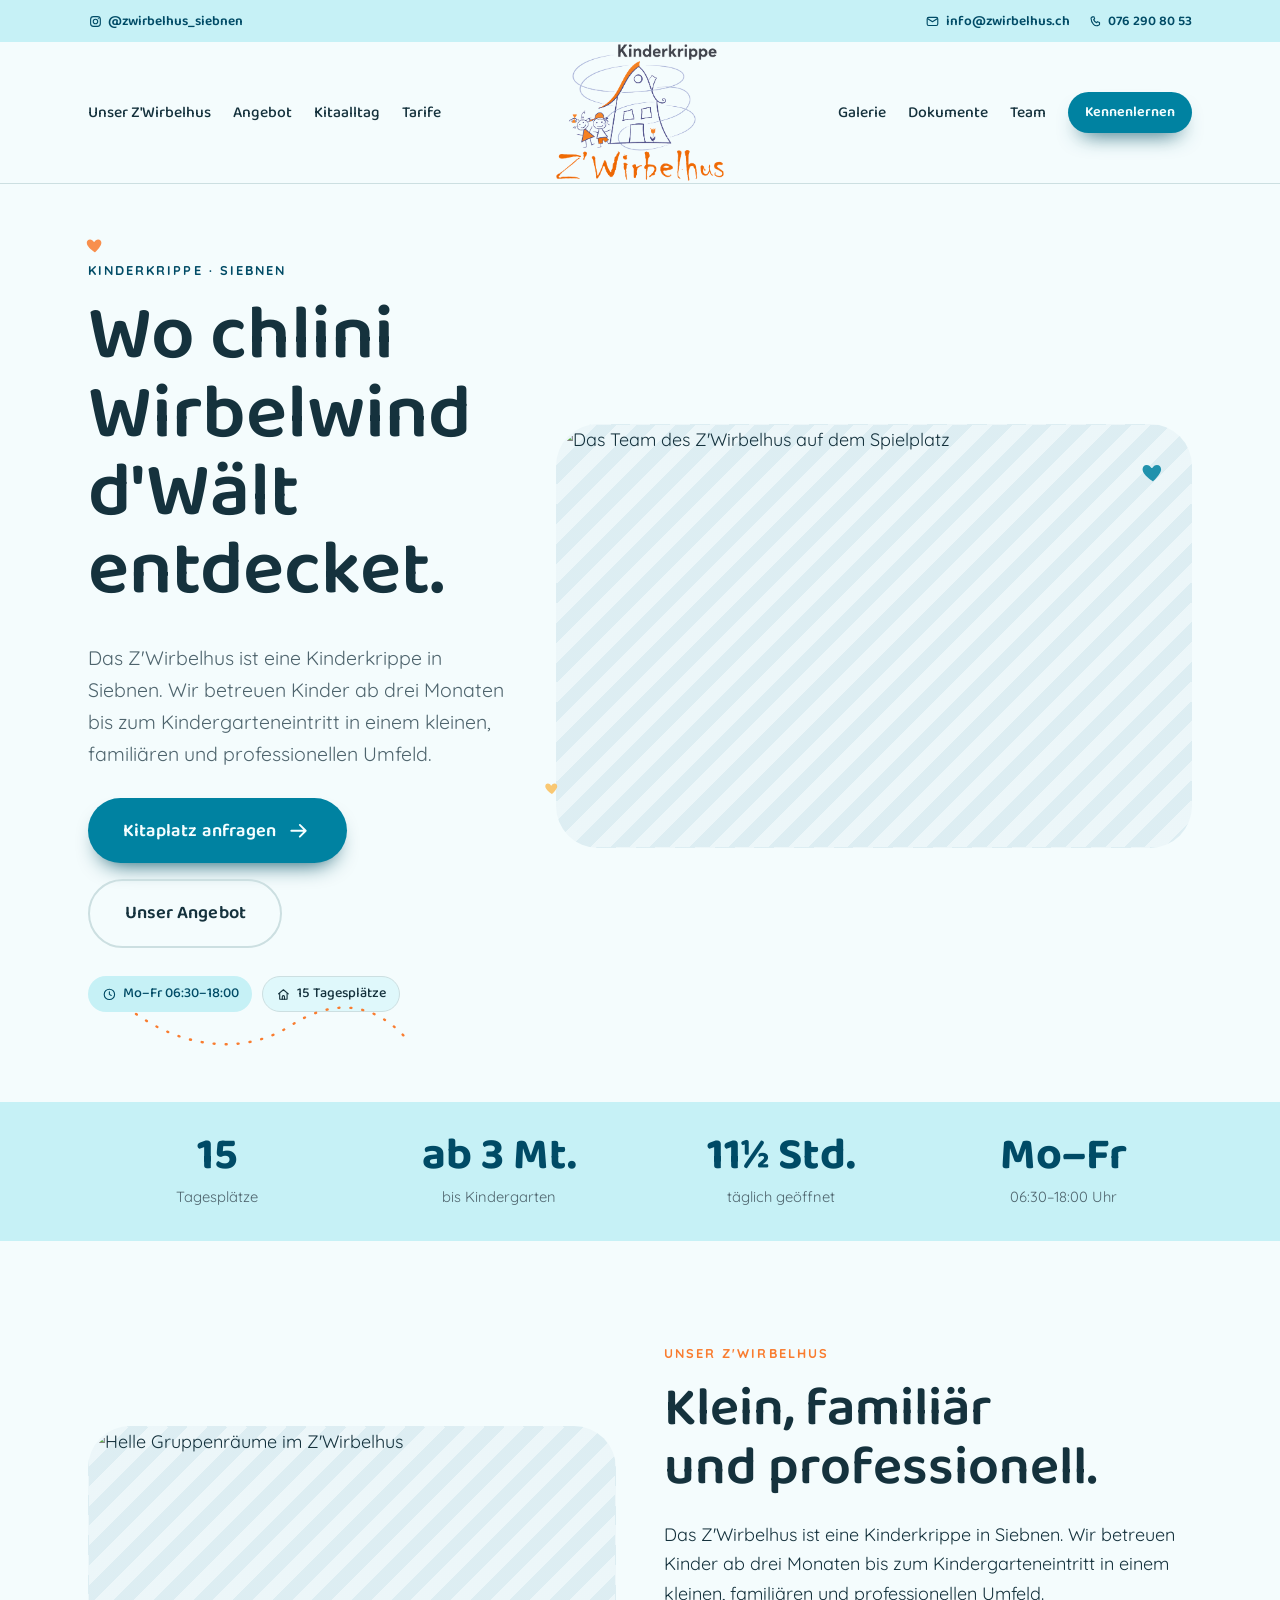
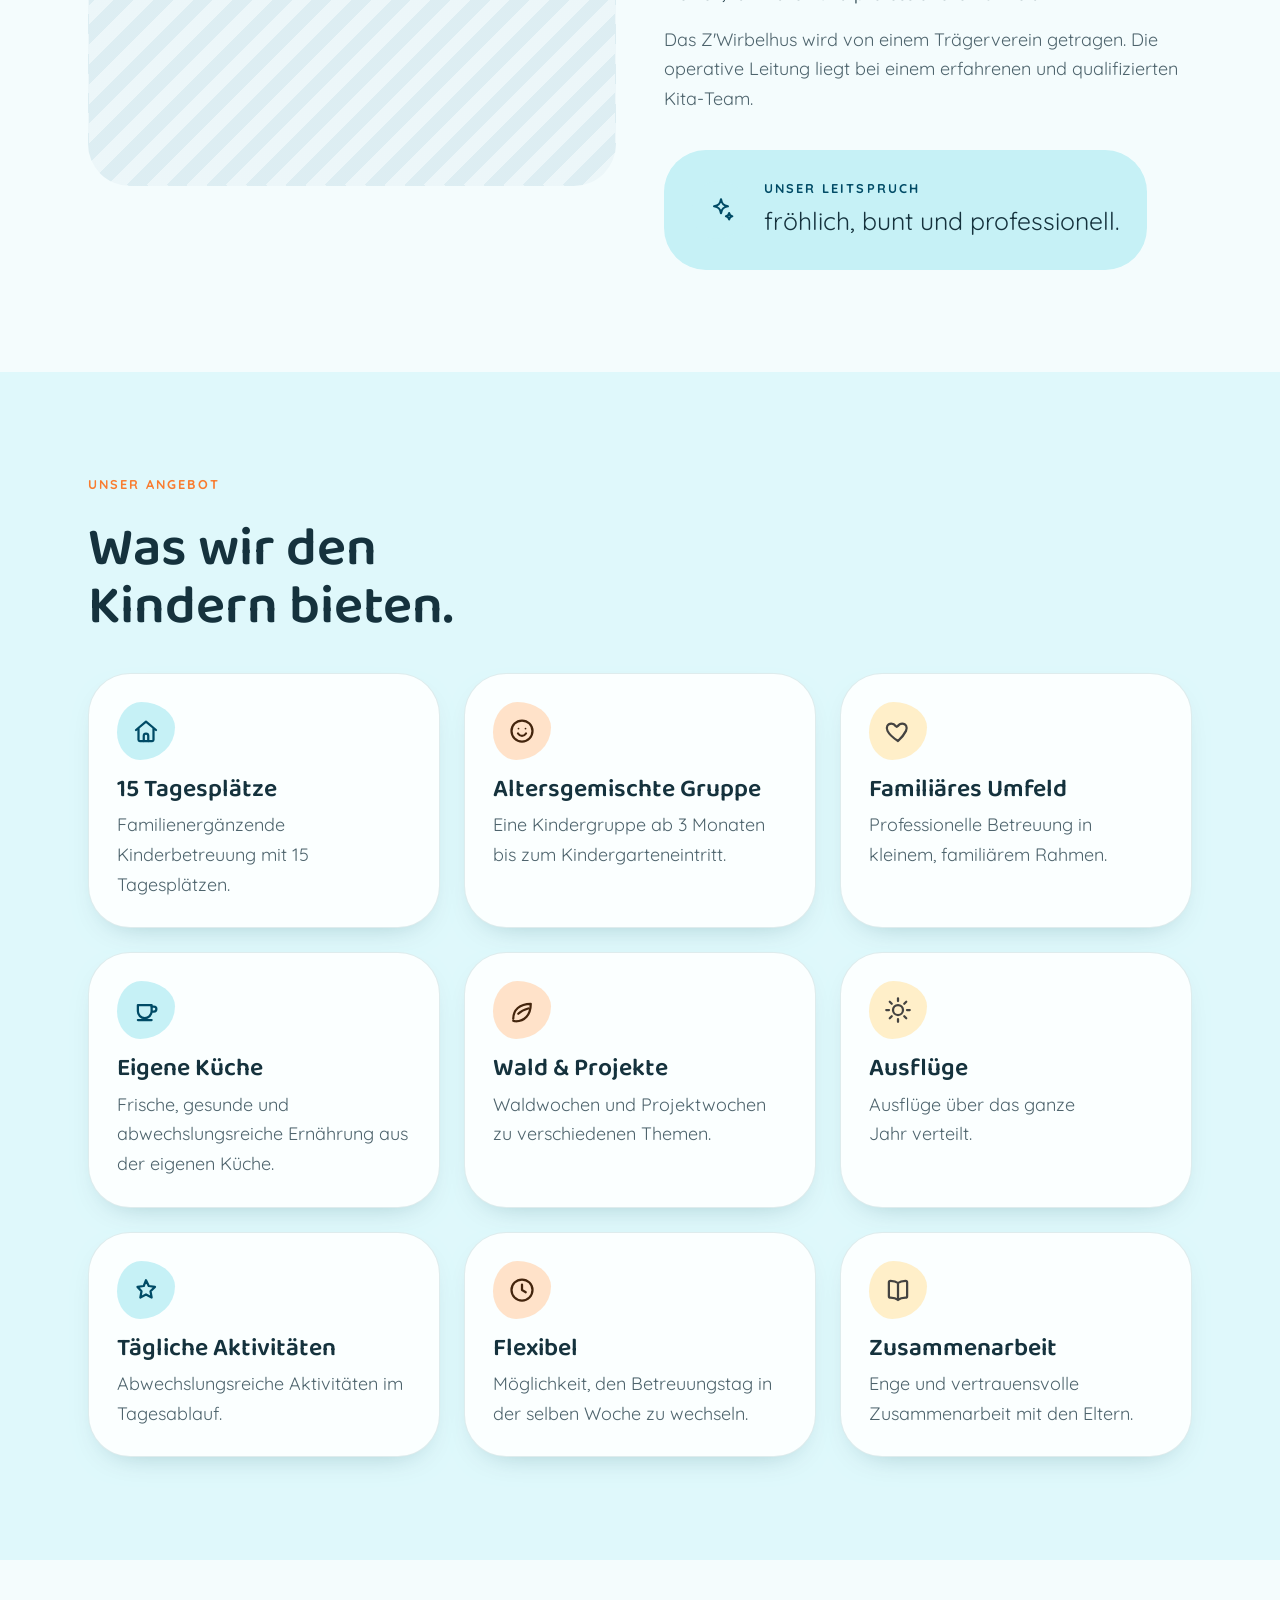
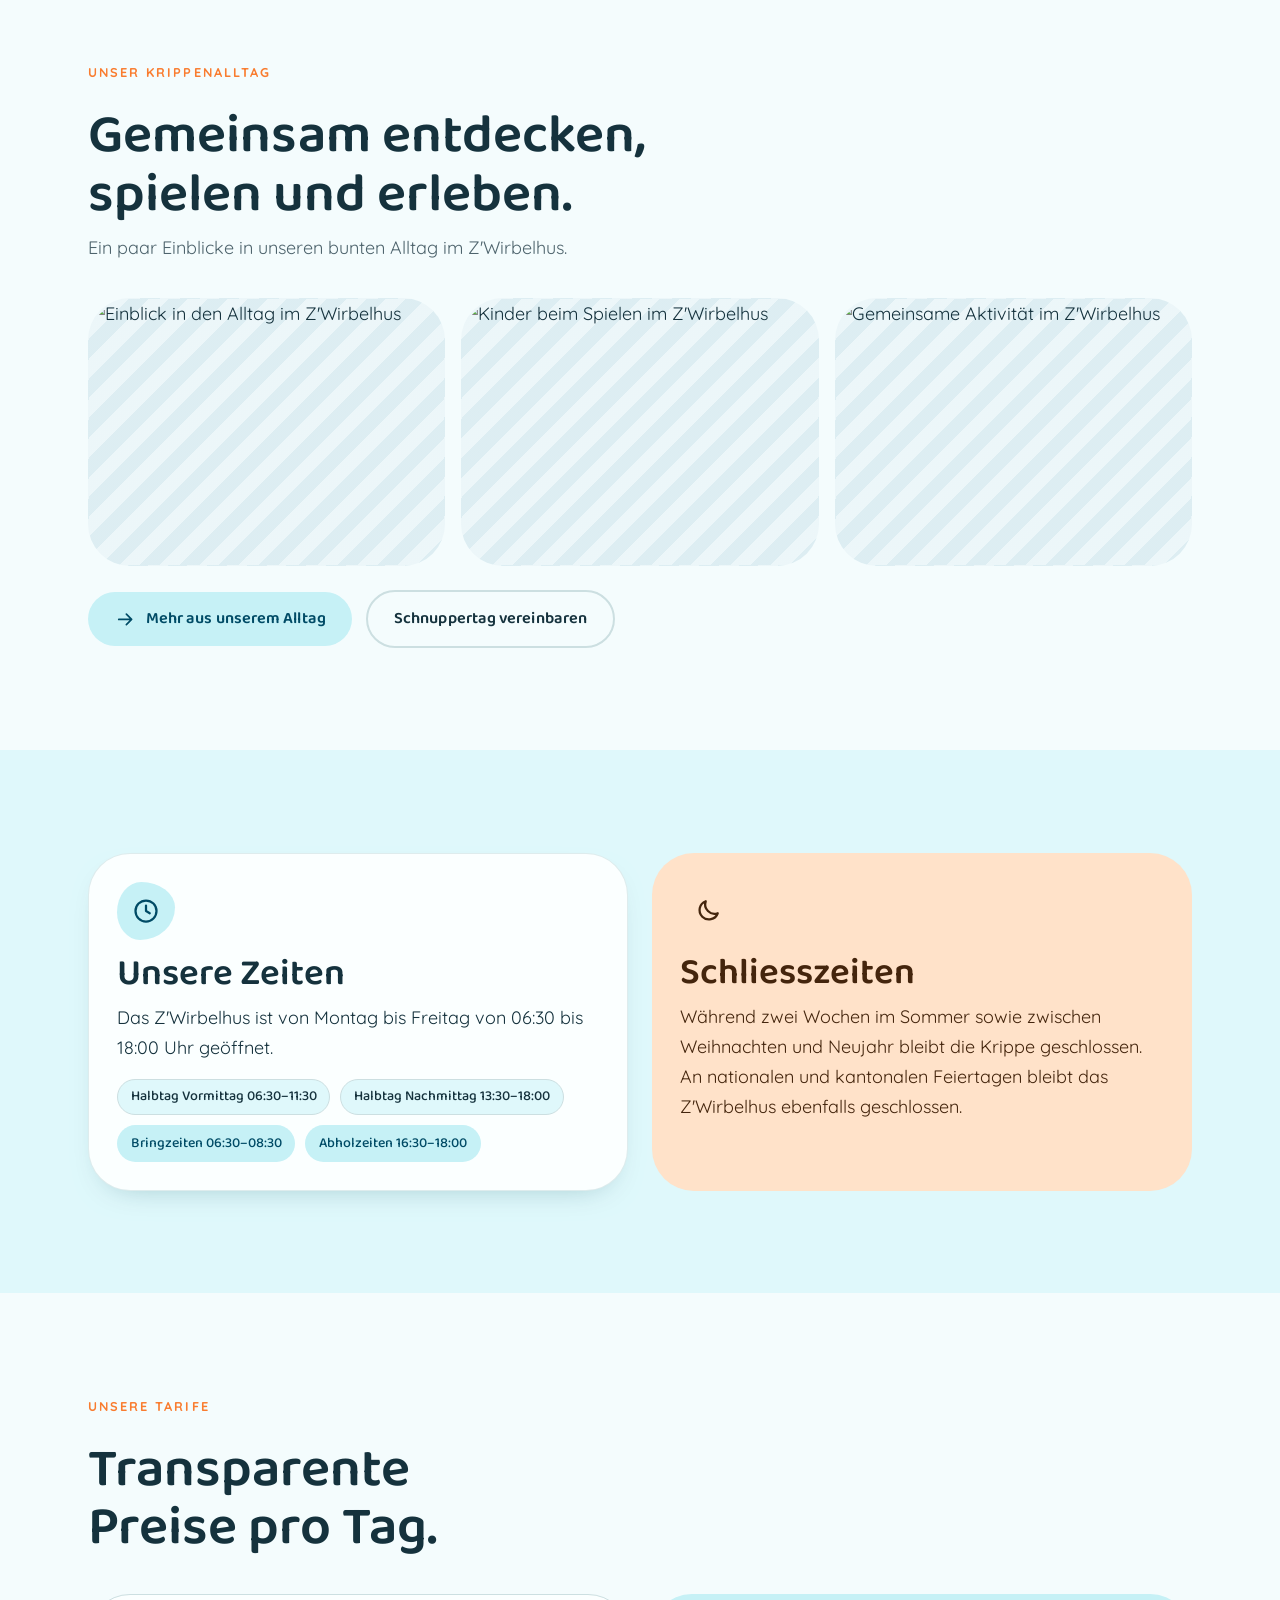
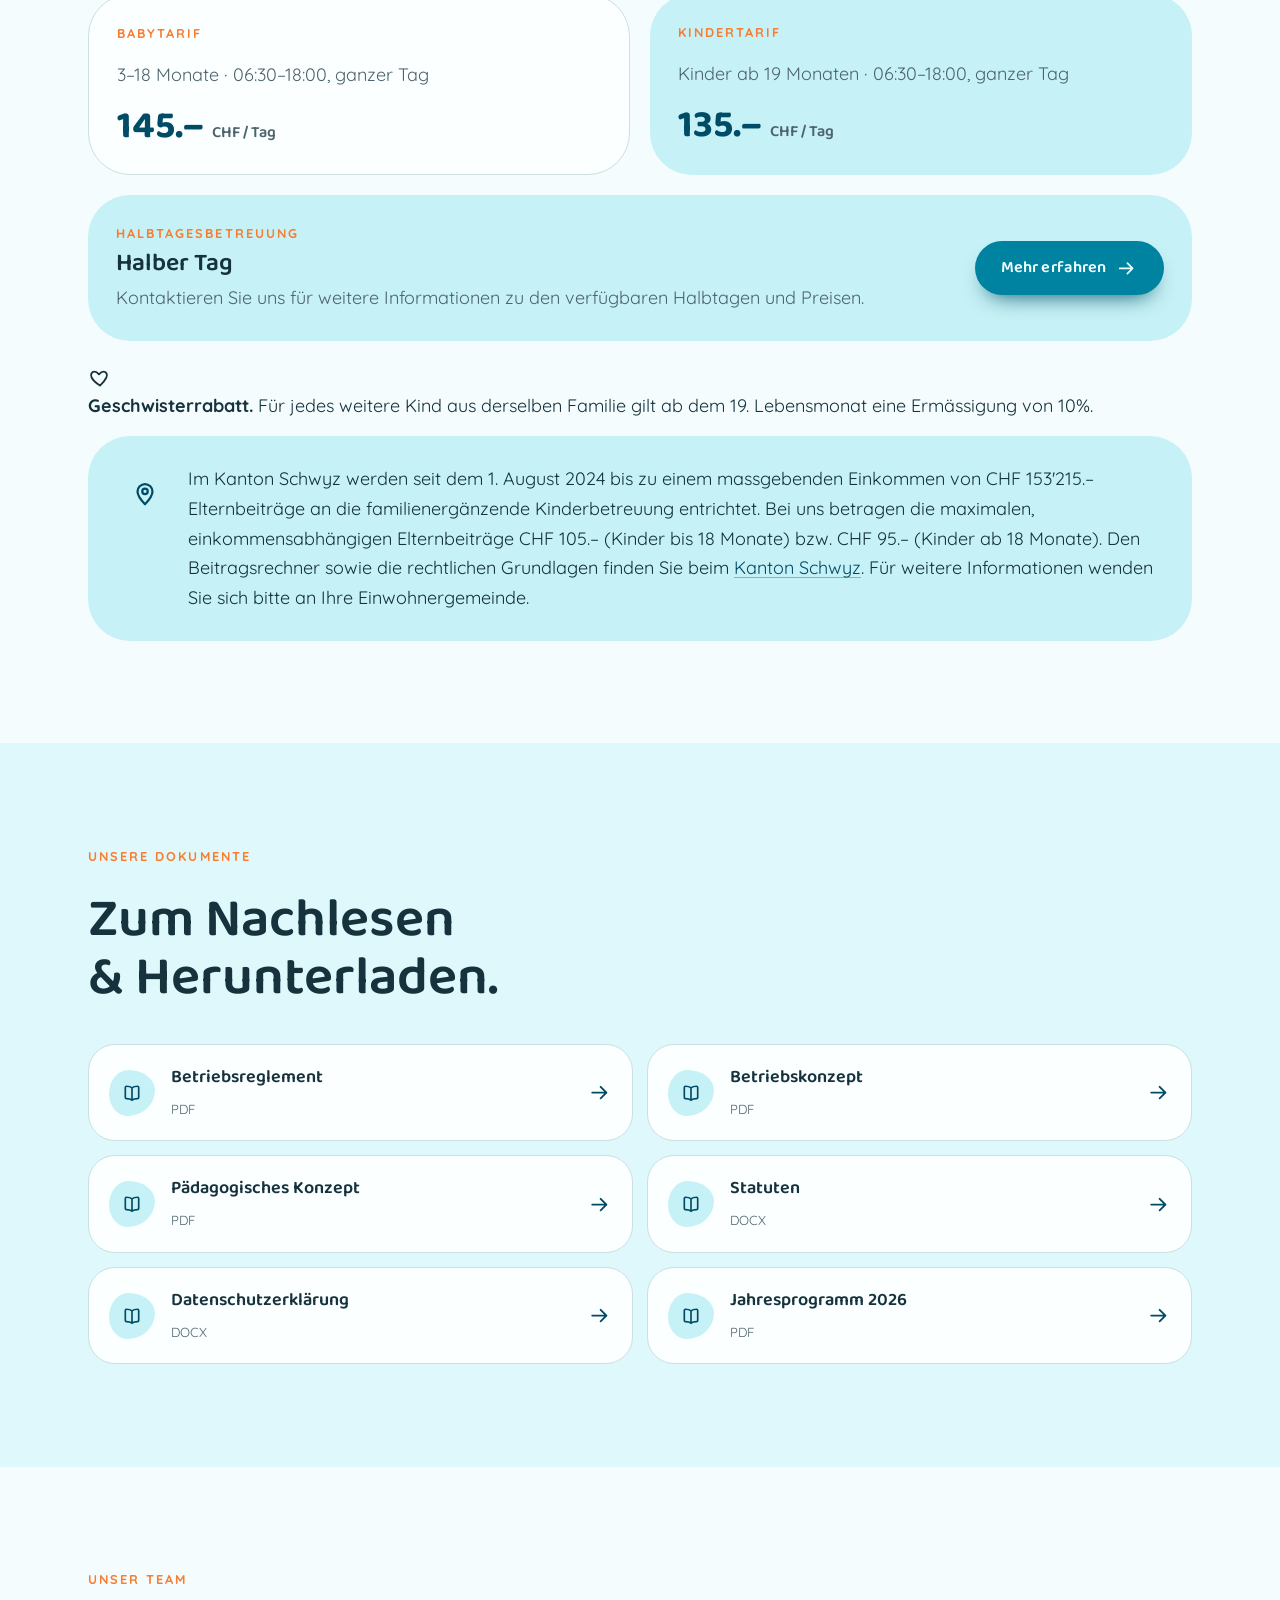
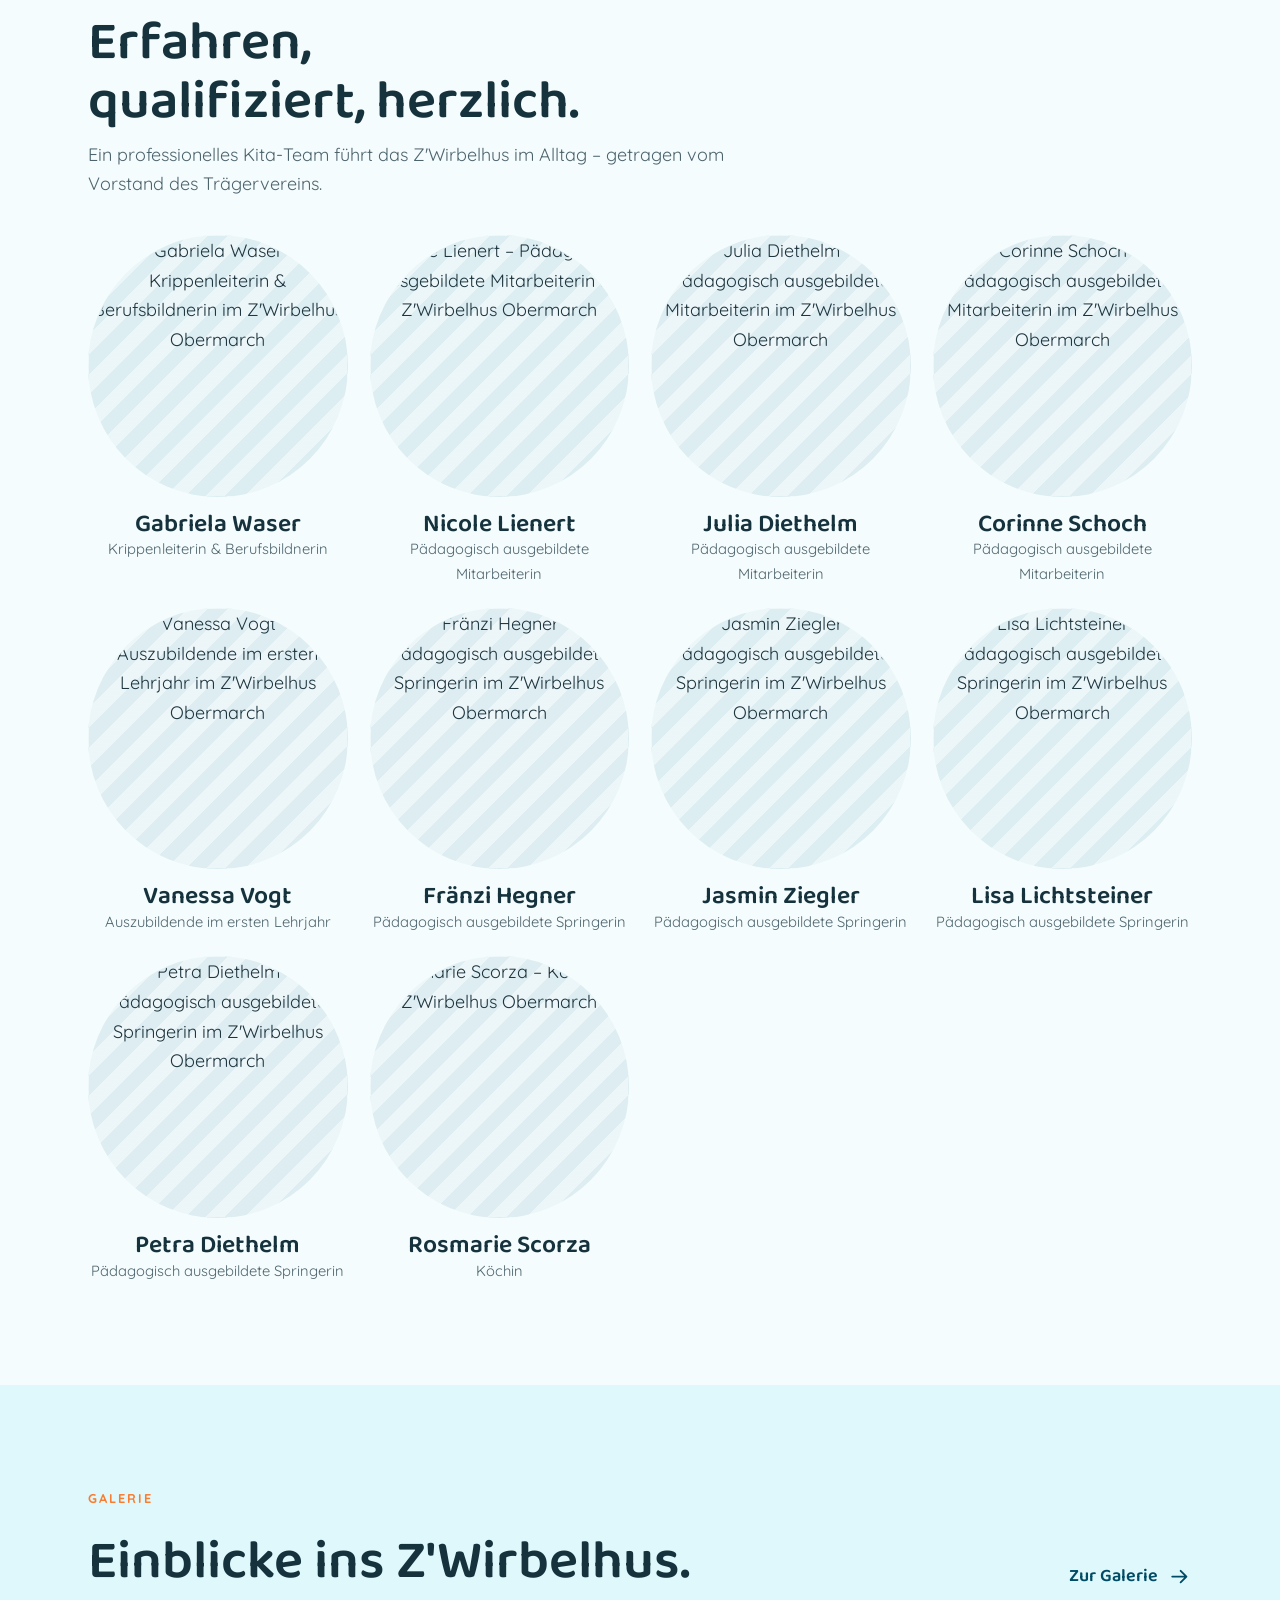
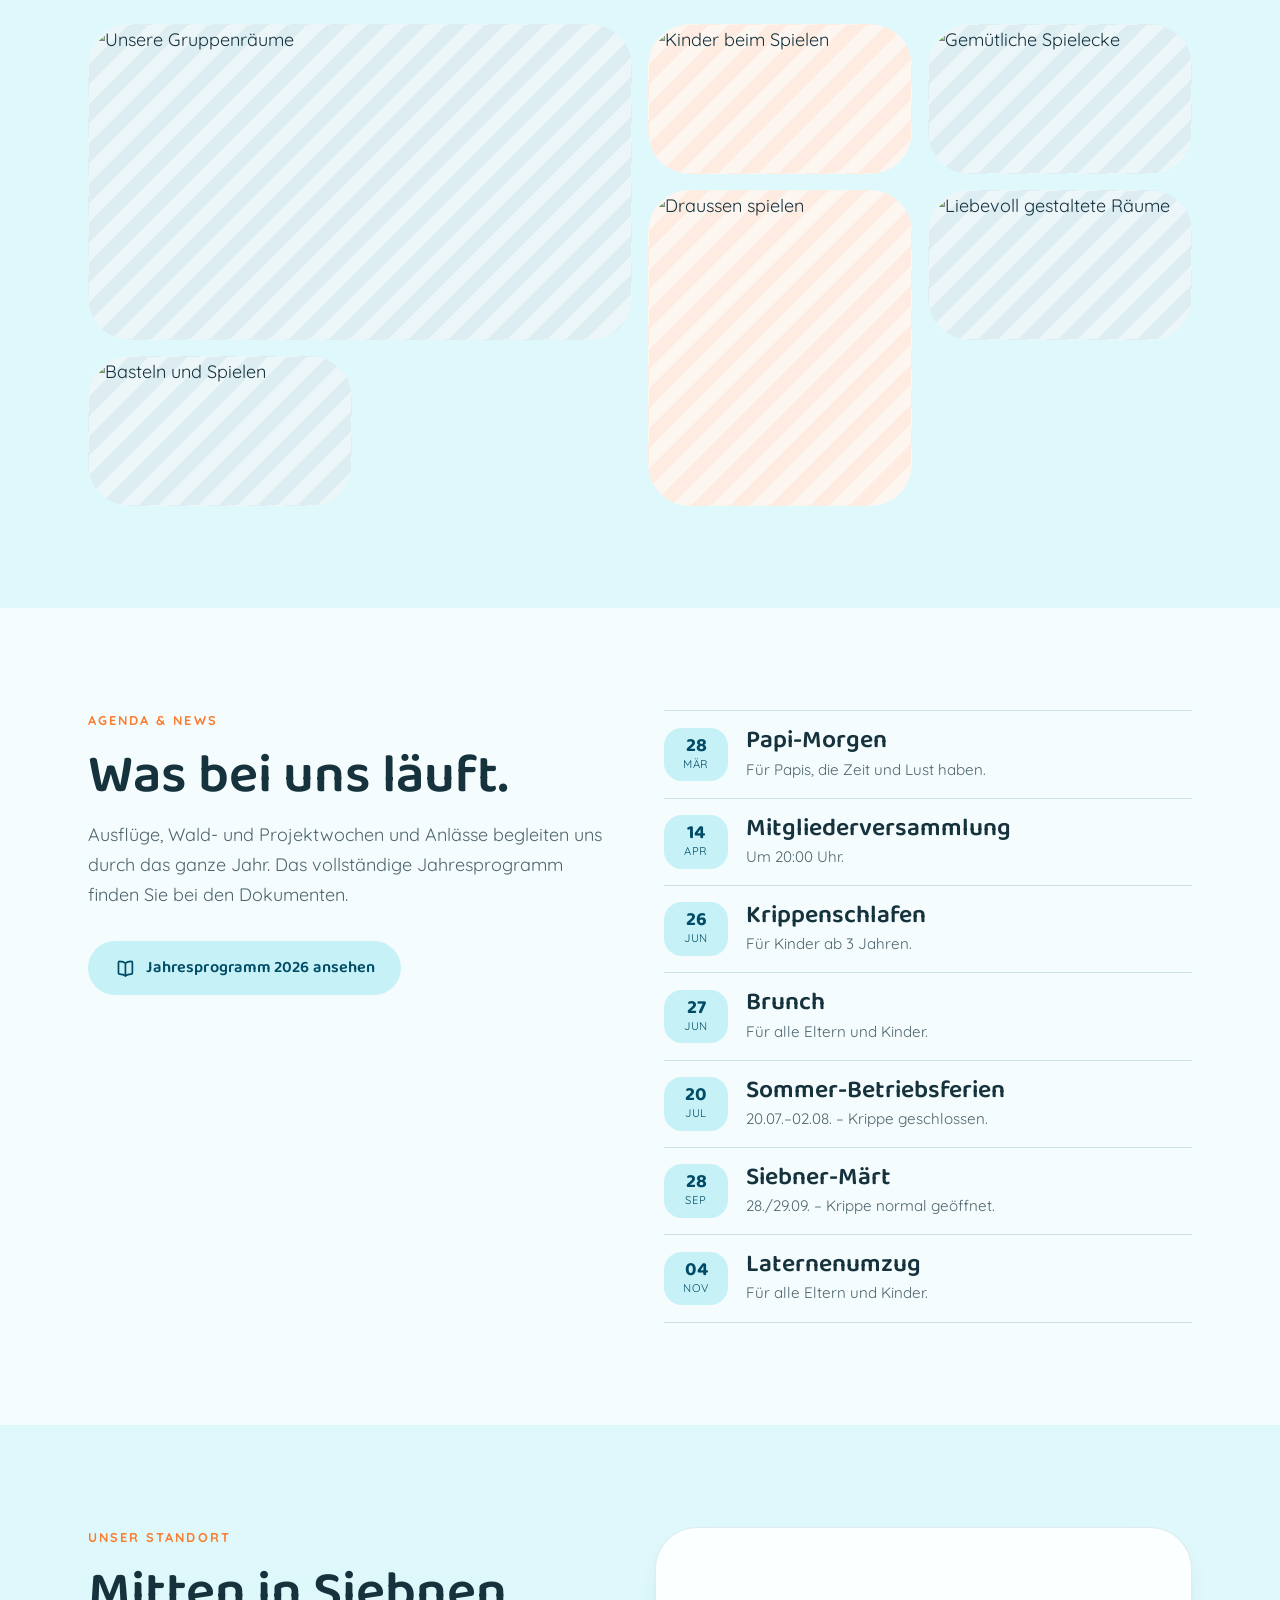
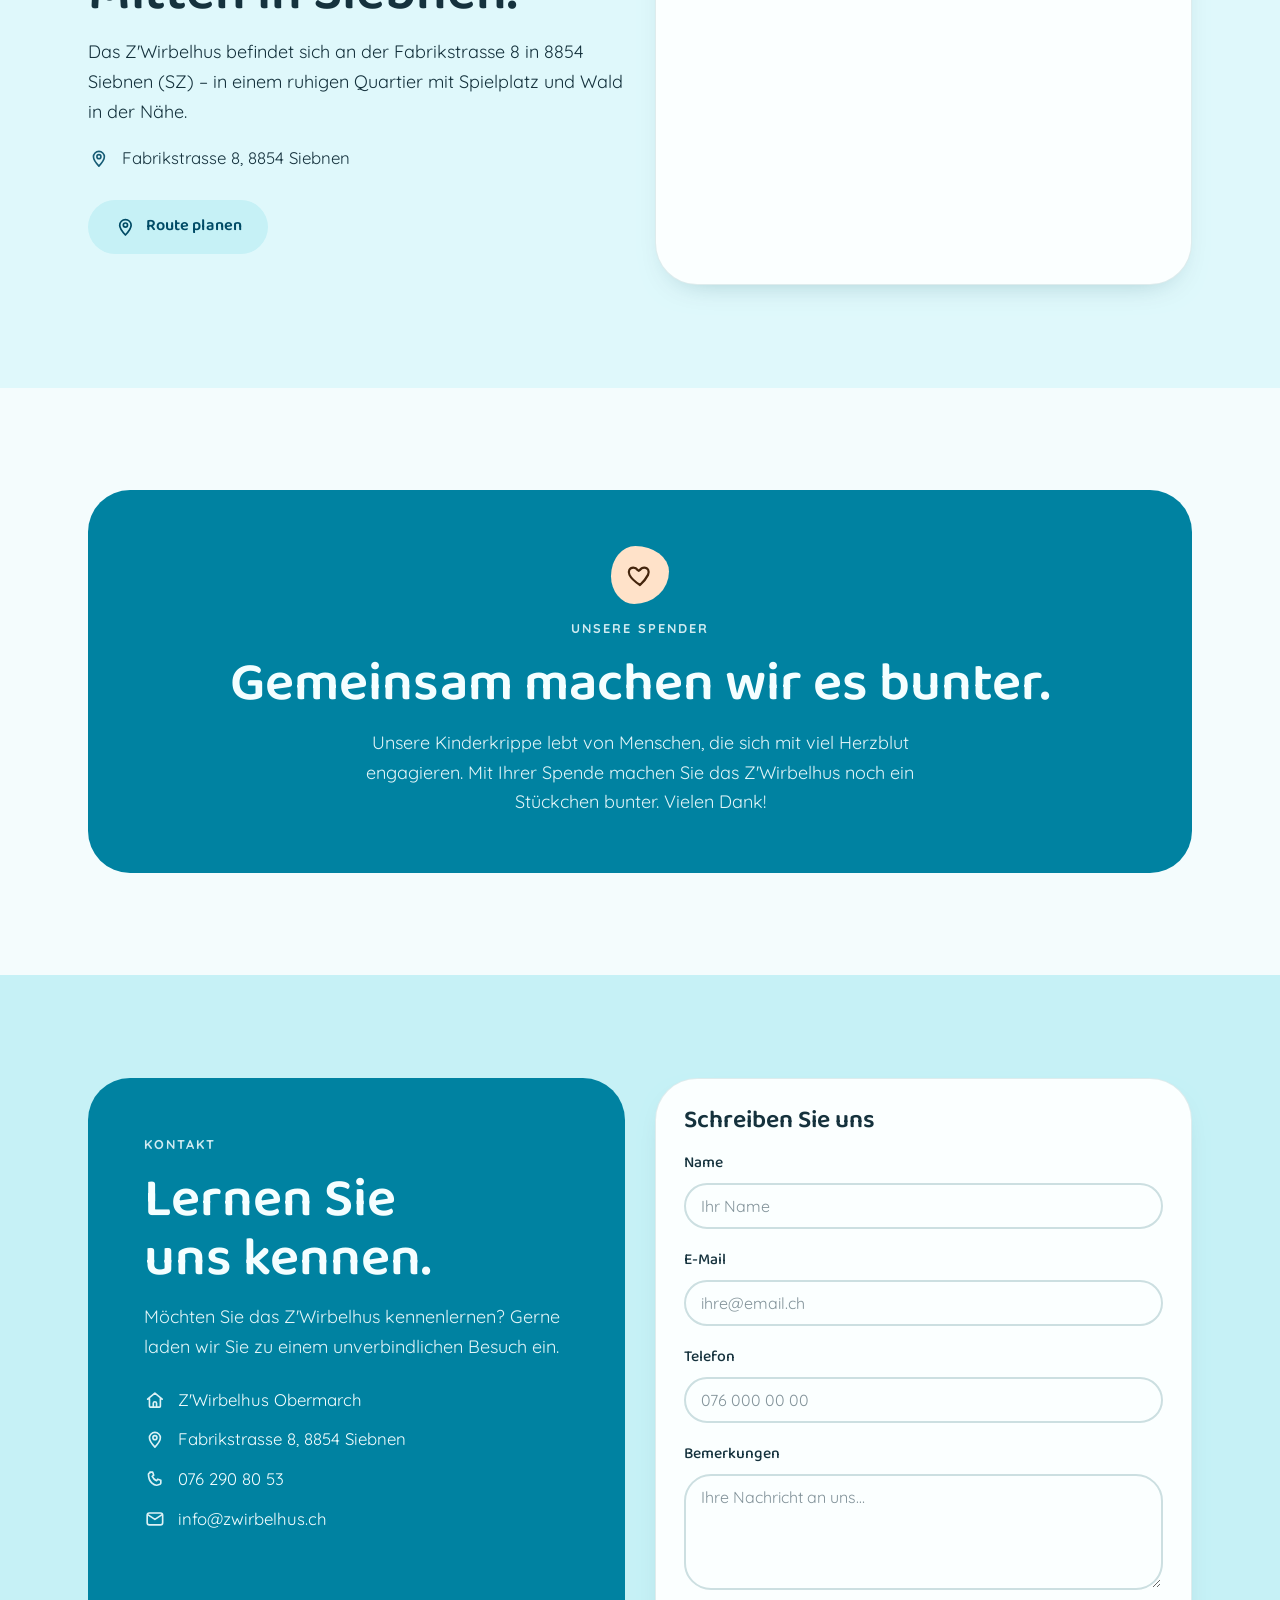
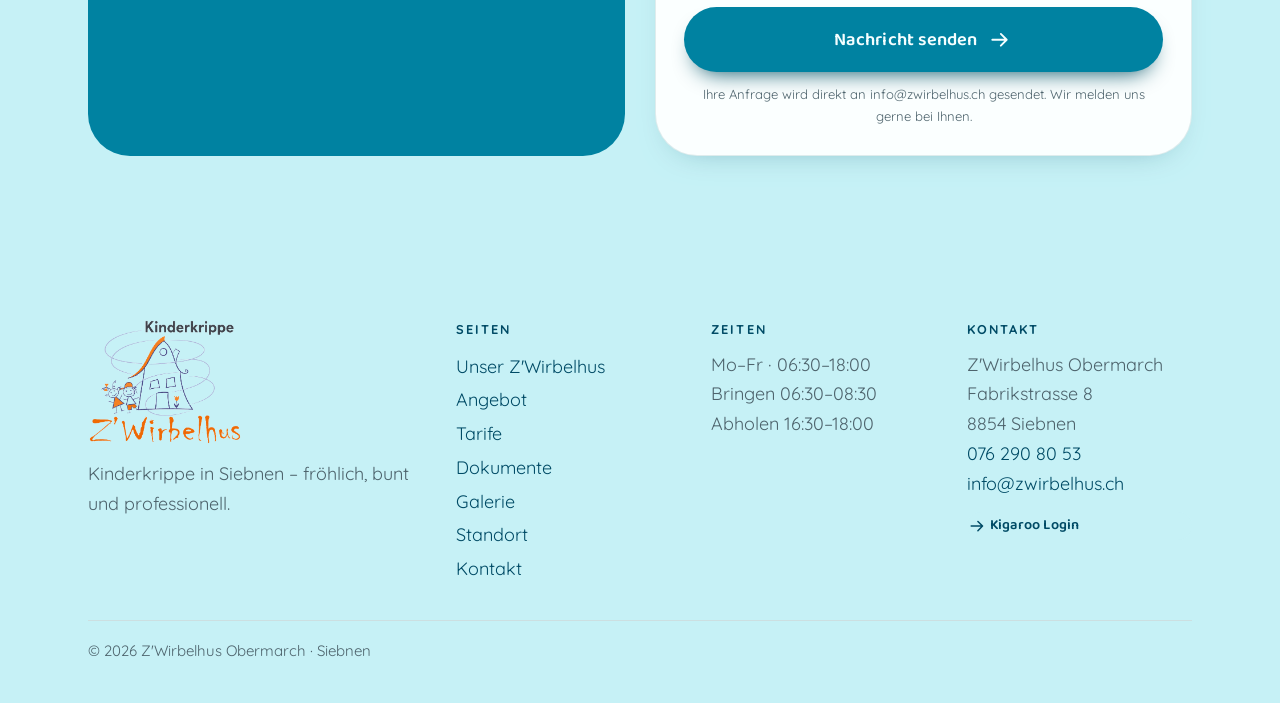
==== commit e6744031: "Removed freoie platze" ====
--- a/index.html
+++ b/index.html
@@ -188,14 +188,14 @@
 })();
 </script>
 
-<!-- FREIE PLÄTZE BANNER -->
+<!-- FREIE PLÄTZE BANNER 
 <div class="freebanner">
   <div class="wrap">
     <span class="msg"><span class="dot"></span><b>Wir haben ab sofort freie Plätze!</b></span>
     <span class="sub">Gerne zeigen wir Ihnen das Z'Wirbelhus bei einer unverbindlichen Besichtigung.</span>
     <a class="btn btn-primary btn-sm" href="#kontakt" style="color:var(--on-primary);">Platz anfragen <svg class="ic"><use href="#ic-arrow"></use></svg></a>
   </div>
-</div>
+</div>-->
 
 <!-- HERO -->
 <header class="hero" id="top">
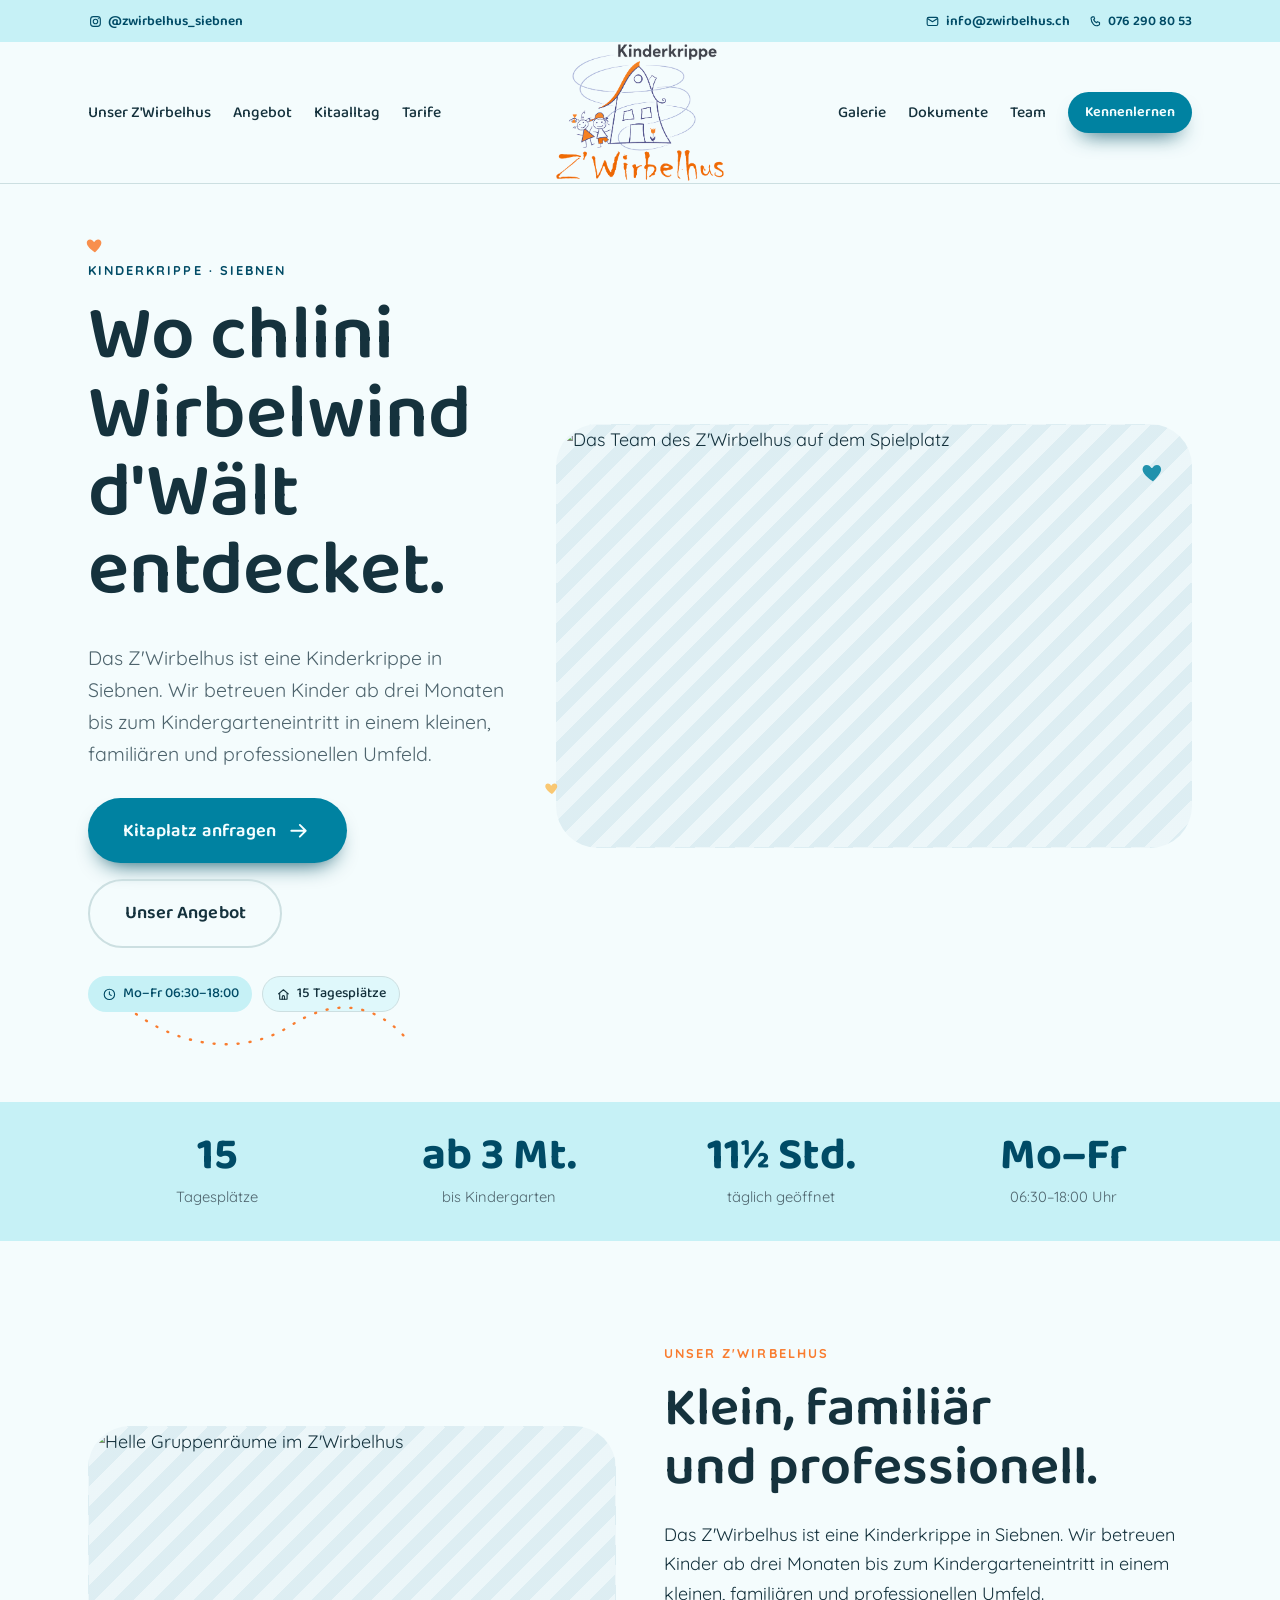
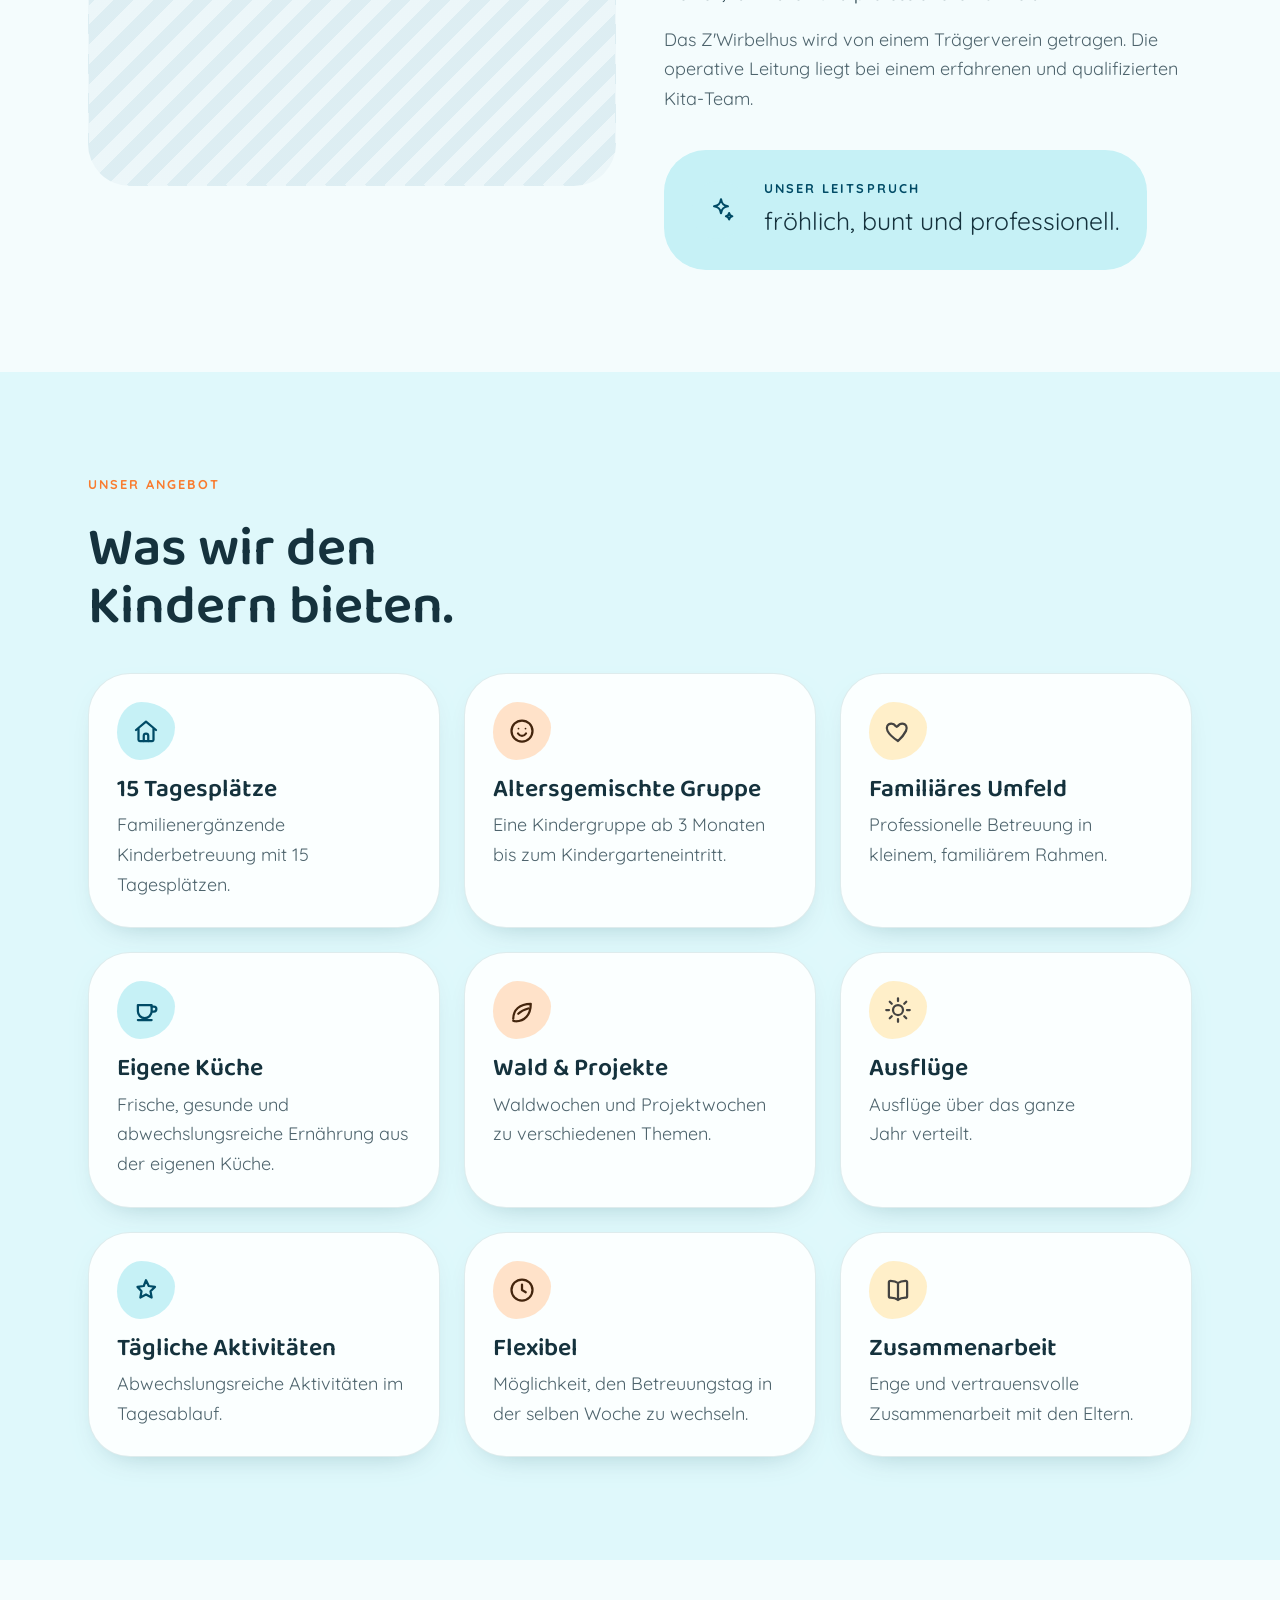
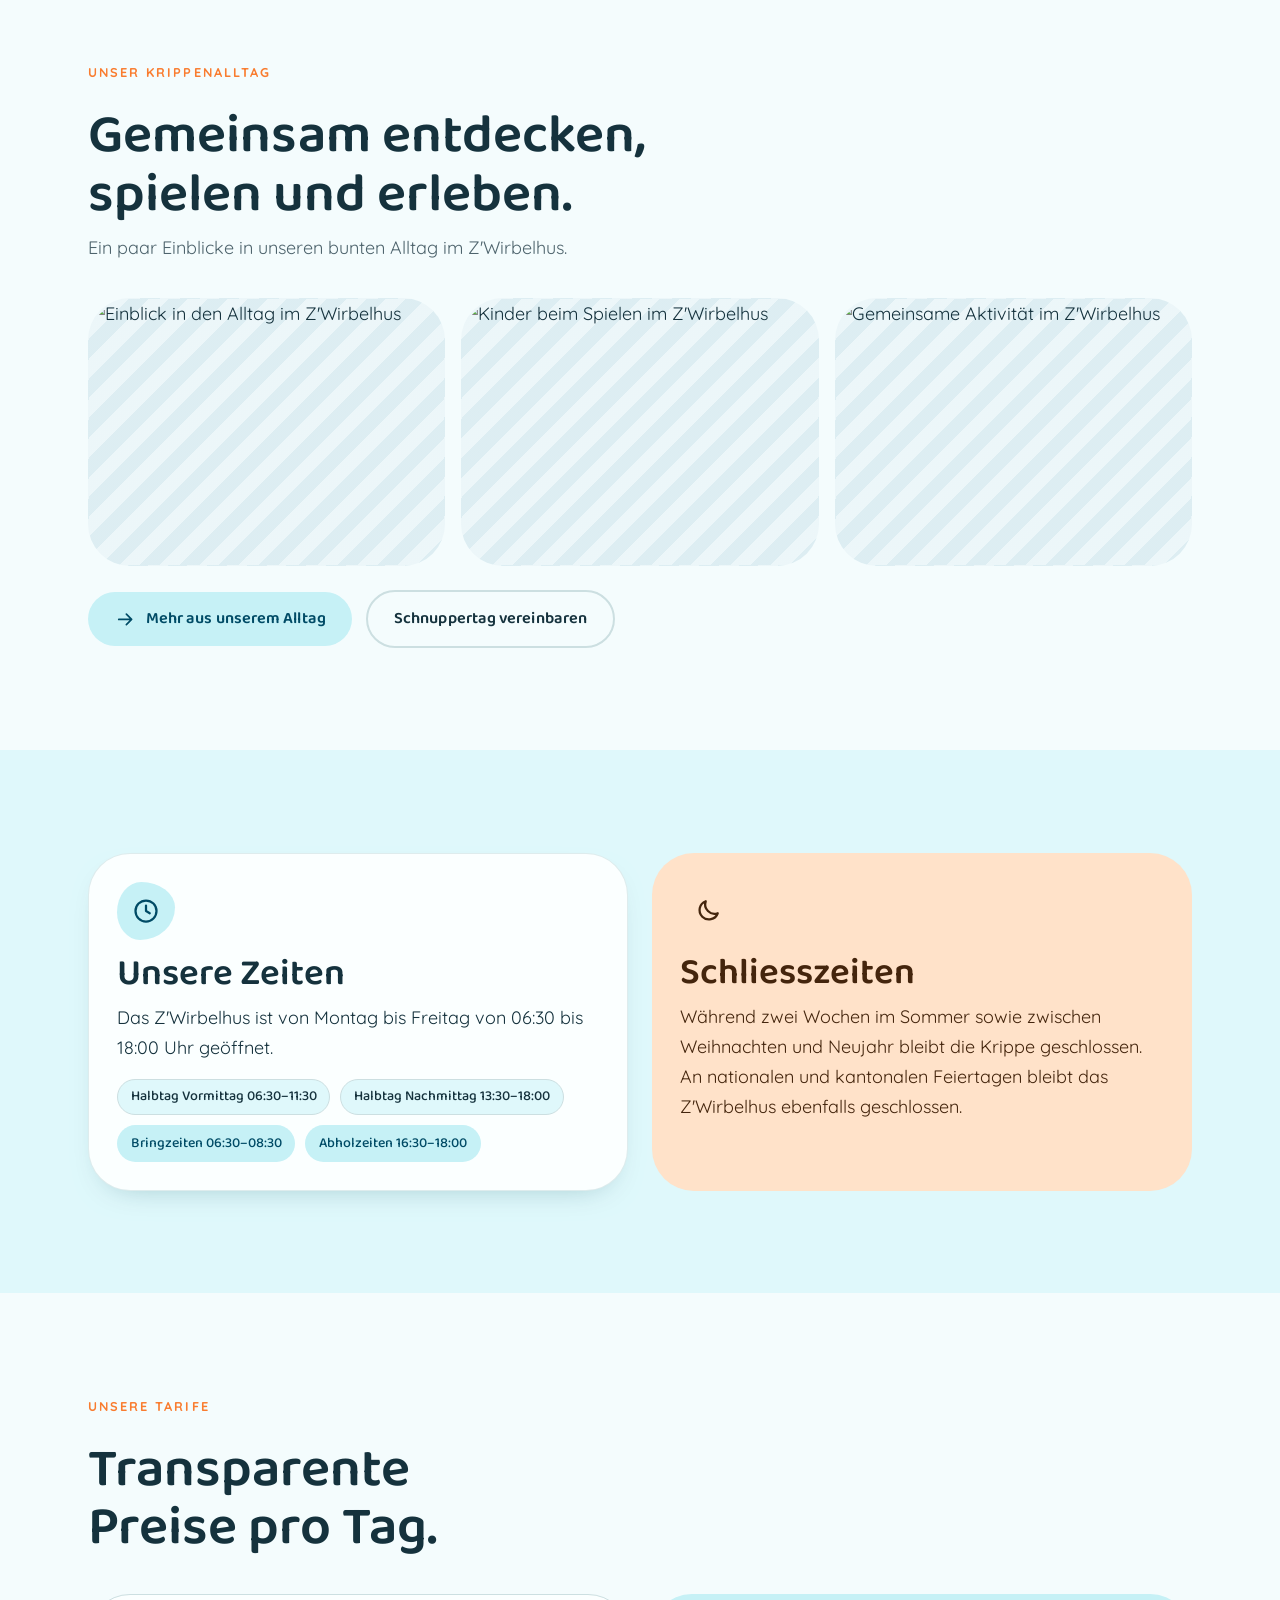
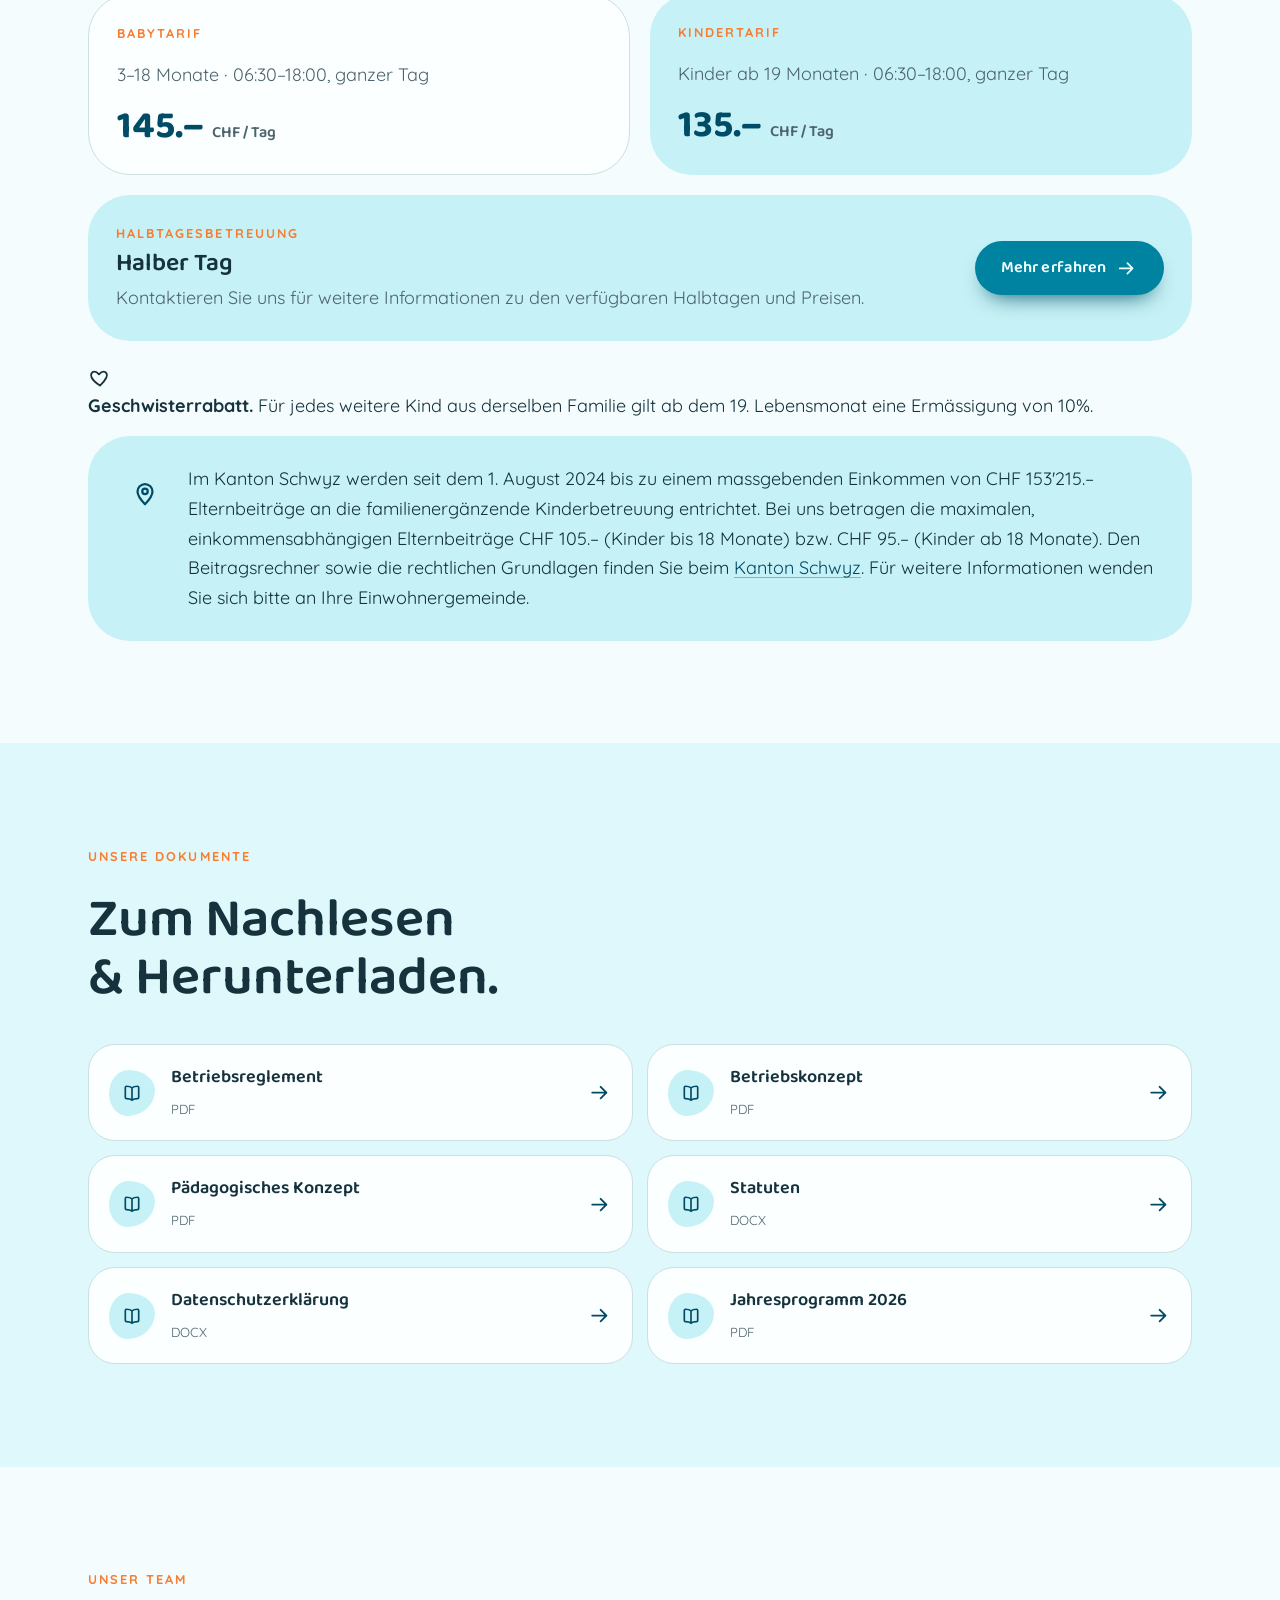
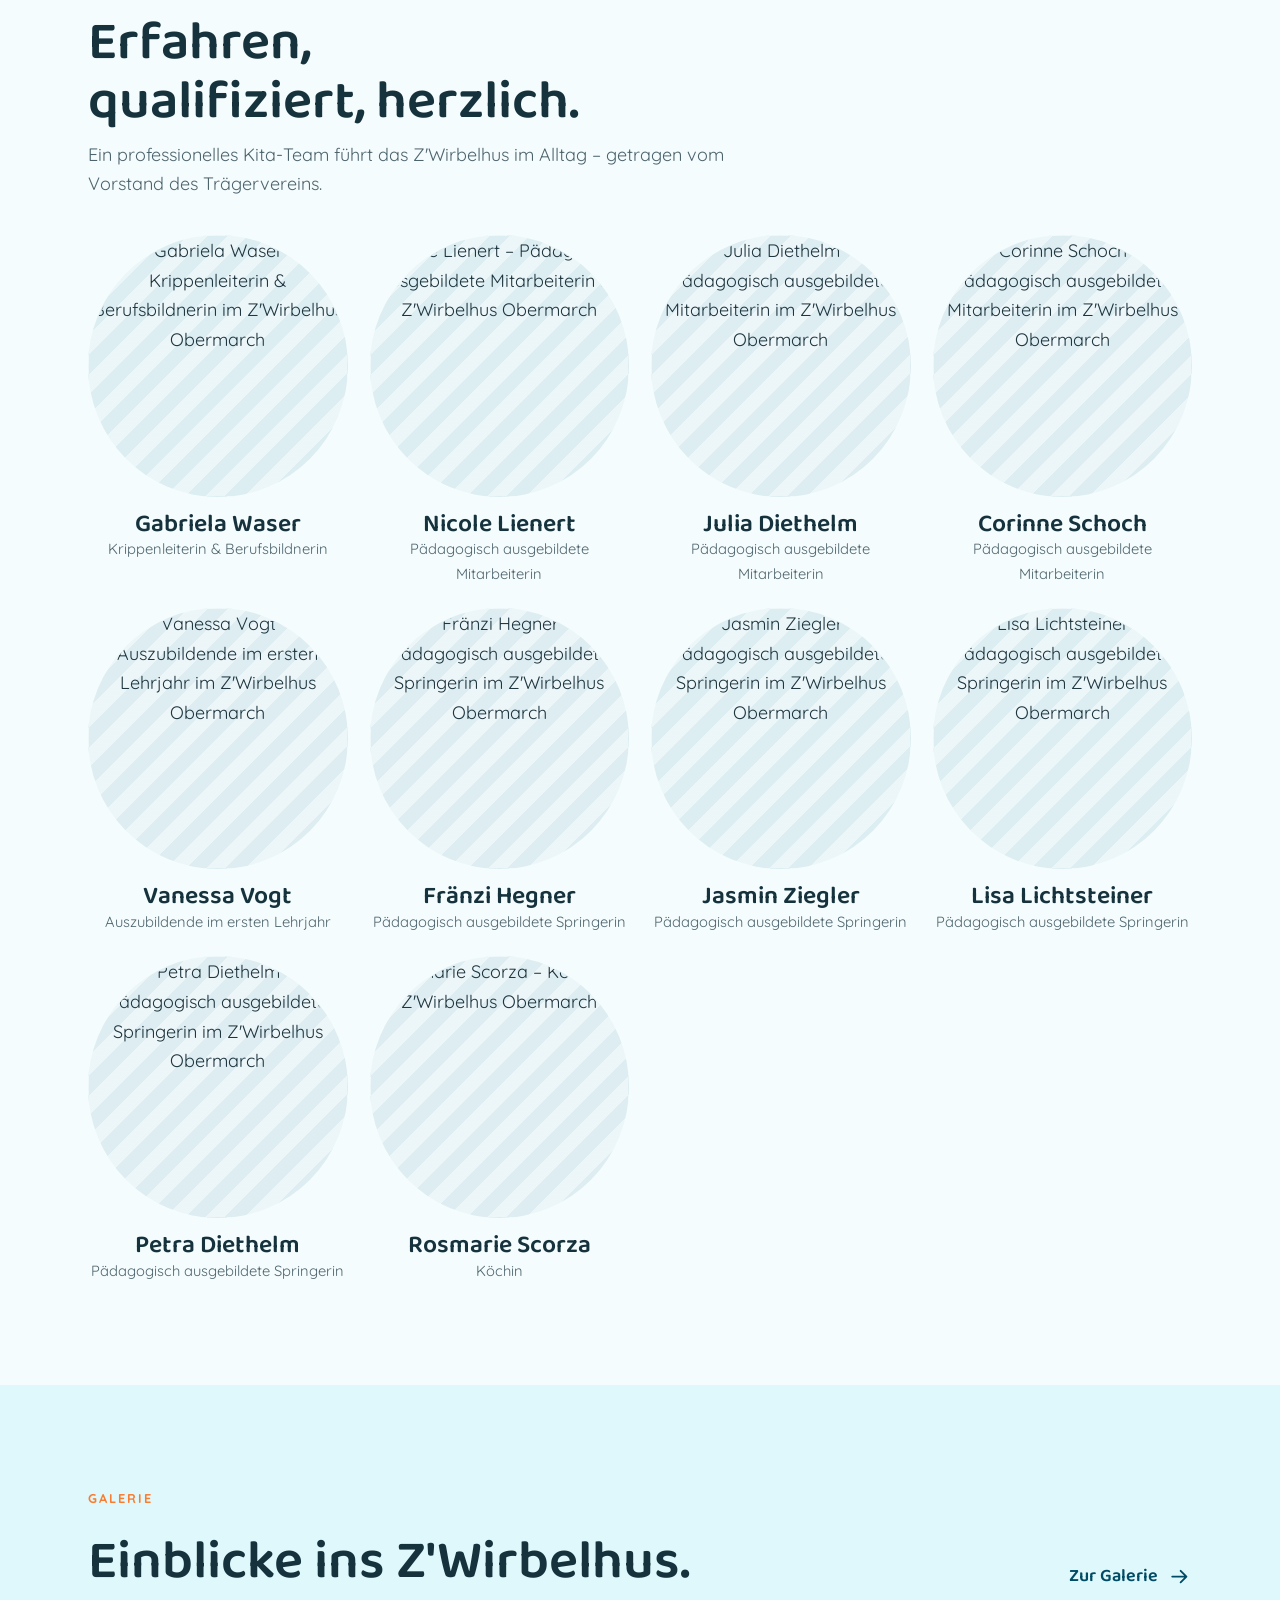
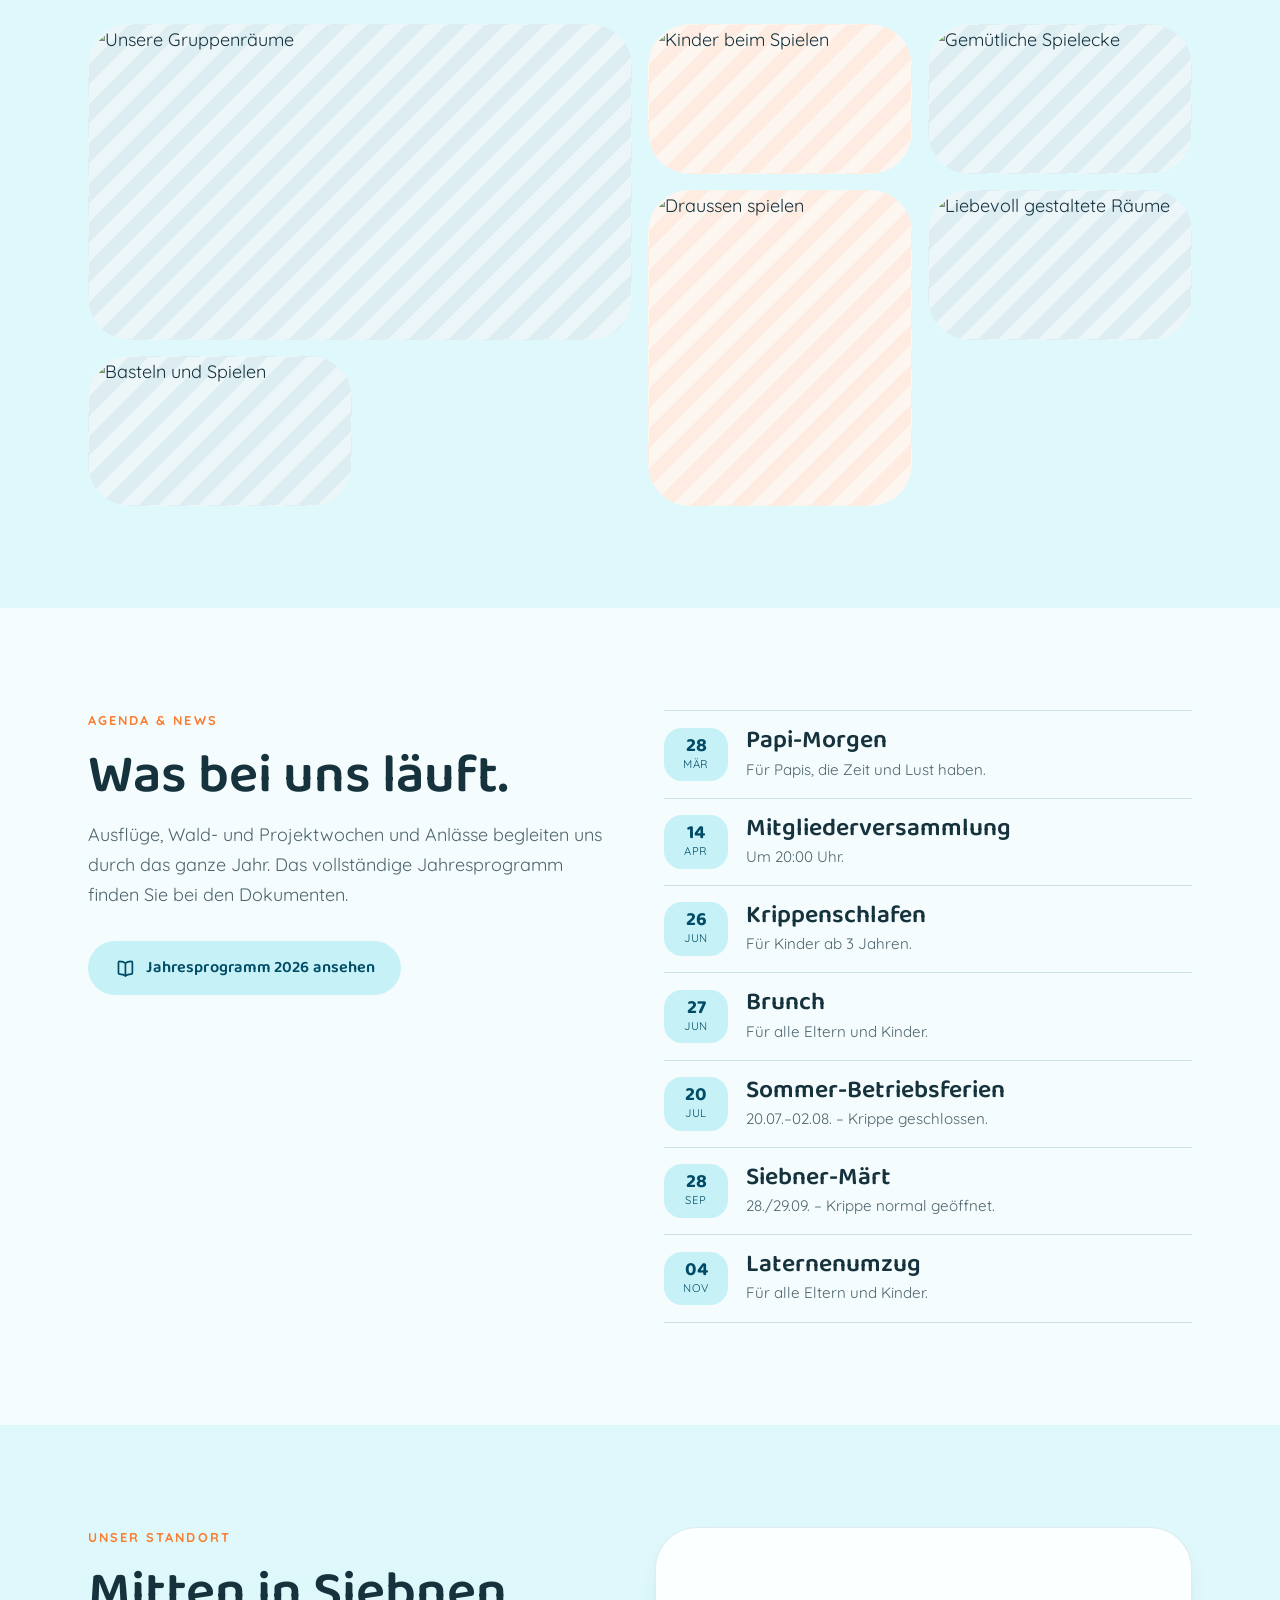
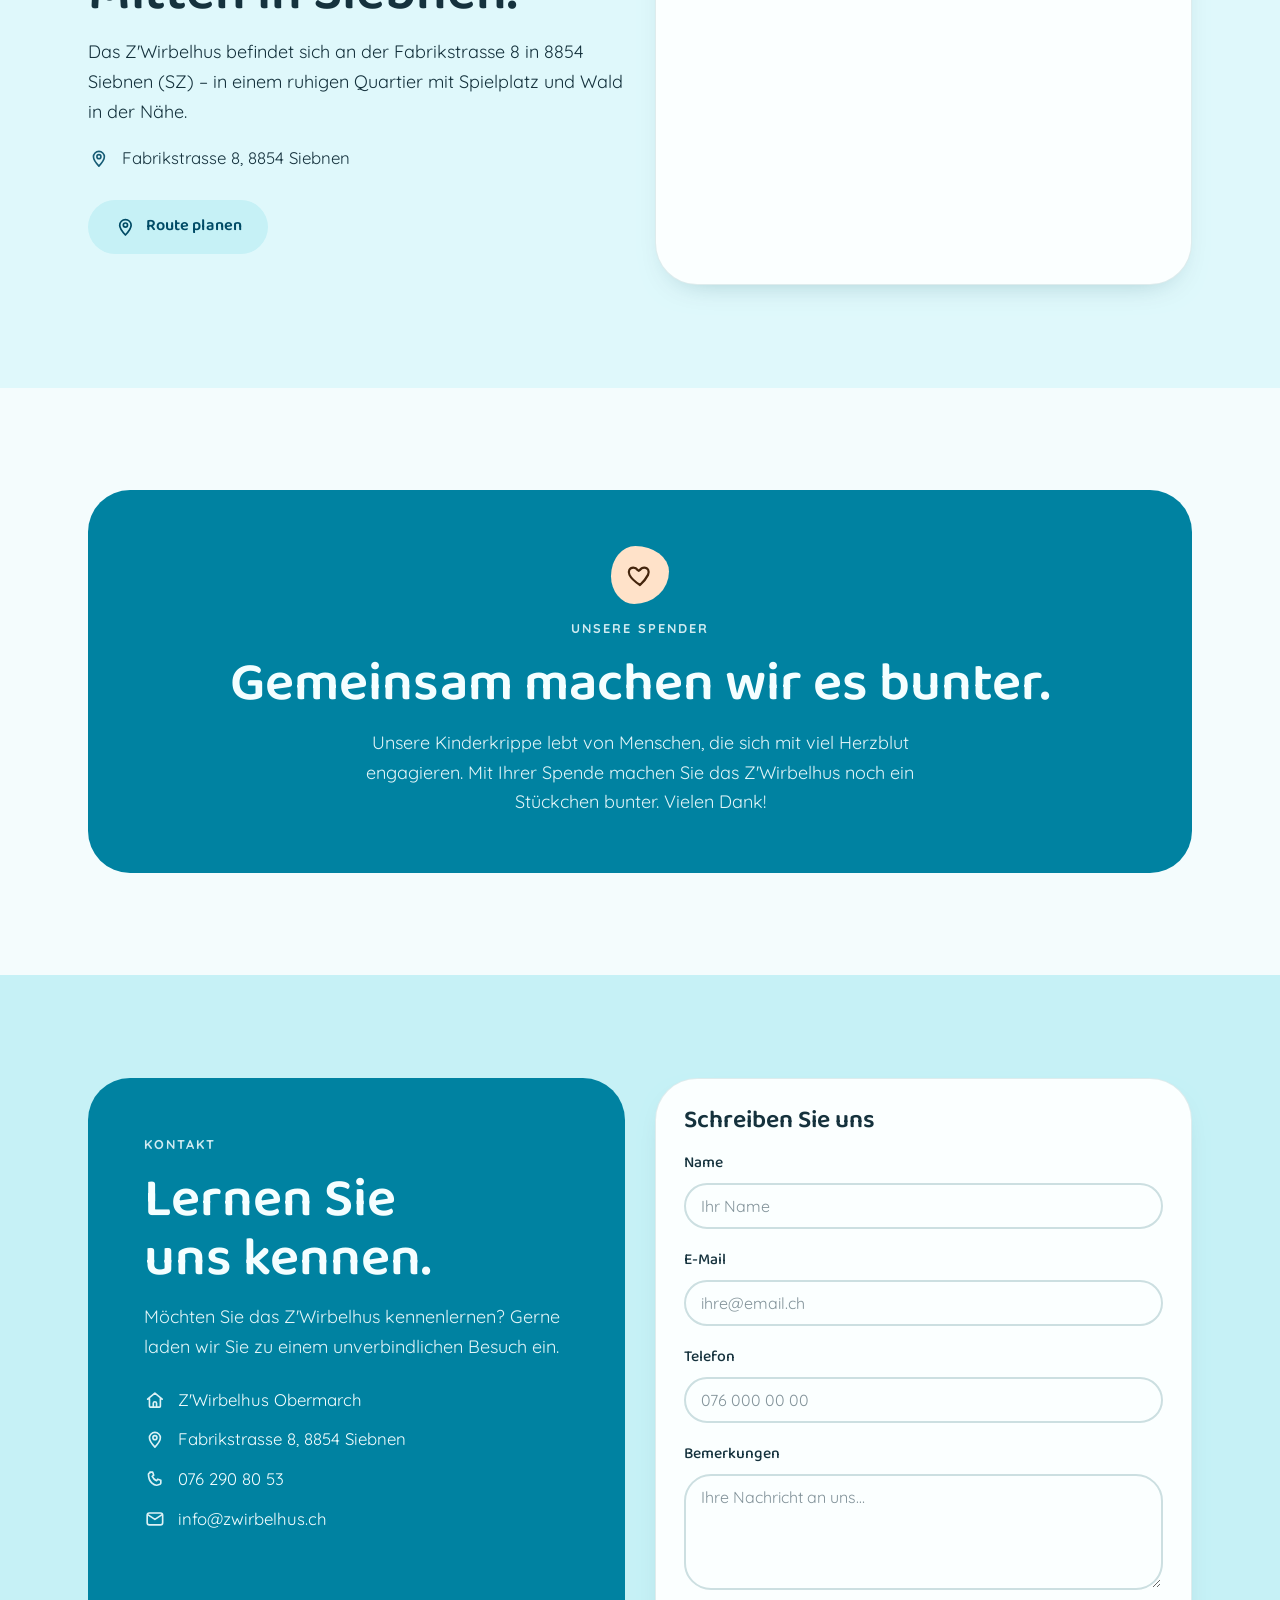
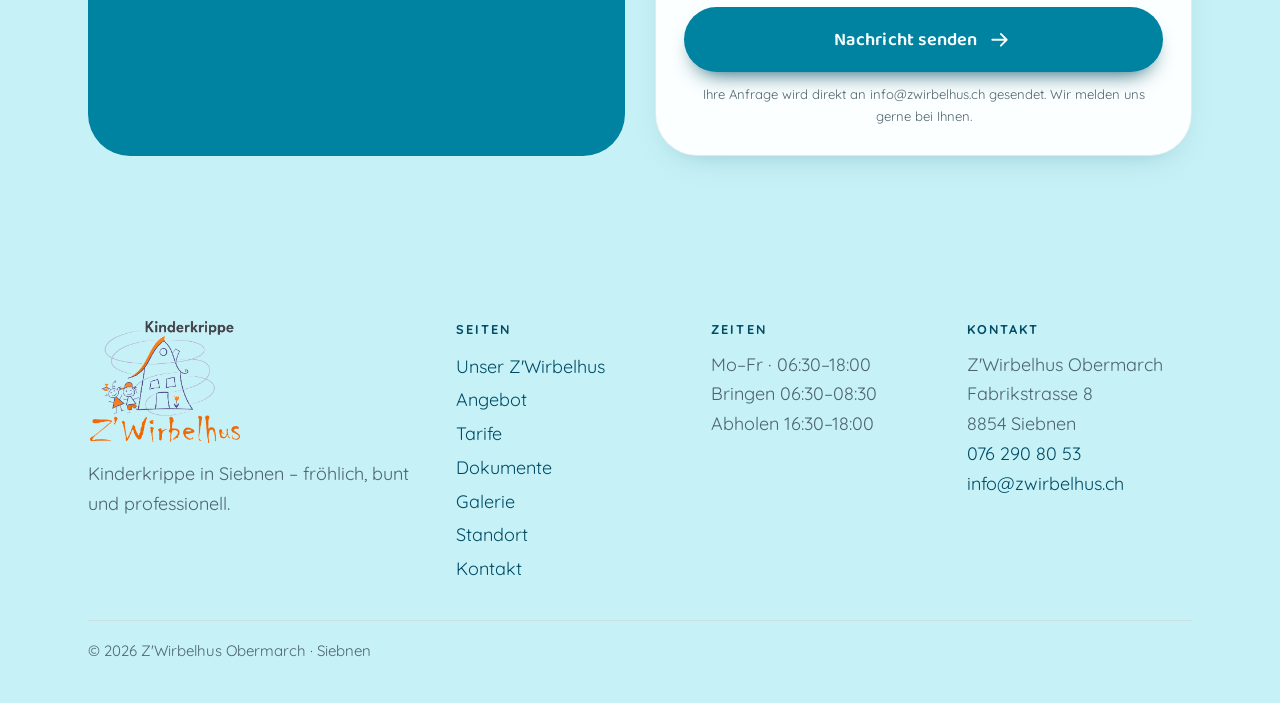
==== commit 1ae18e69: "Bh" ====
--- a/index.html
+++ b/index.html
@@ -481,7 +481,6 @@
       <div>
         <p class="t-eyebrow" style="margin-bottom:10px;">Kontakt</p>
         <p class="muted" style="margin:0;">Z'Wirbelhus Obermarch<br>Fabrikstrasse 8<br>8854 Siebnen<br><a href="tel:+41762908053" style="display:inline;">076 290 80 53</a><br><a href="mailto:info@zwirbelhus.ch" style="display:inline;">info@zwirbelhus.ch</a></p>
-        <a href="https://www.kigaroo.ch/" target="_blank" rel="noopener" class="btn btn-soft btn-sm" style="margin-top:14px;"><svg class="ic"><use href="#ic-arrow"></use></svg> Kigaroo Login</a>
       </div>
     </div>
     <div style="margin-top:34px; padding-top:18px; border-top:1px solid var(--line); display:flex; justify-content:space-between; flex-wrap:wrap; gap:10px;">
